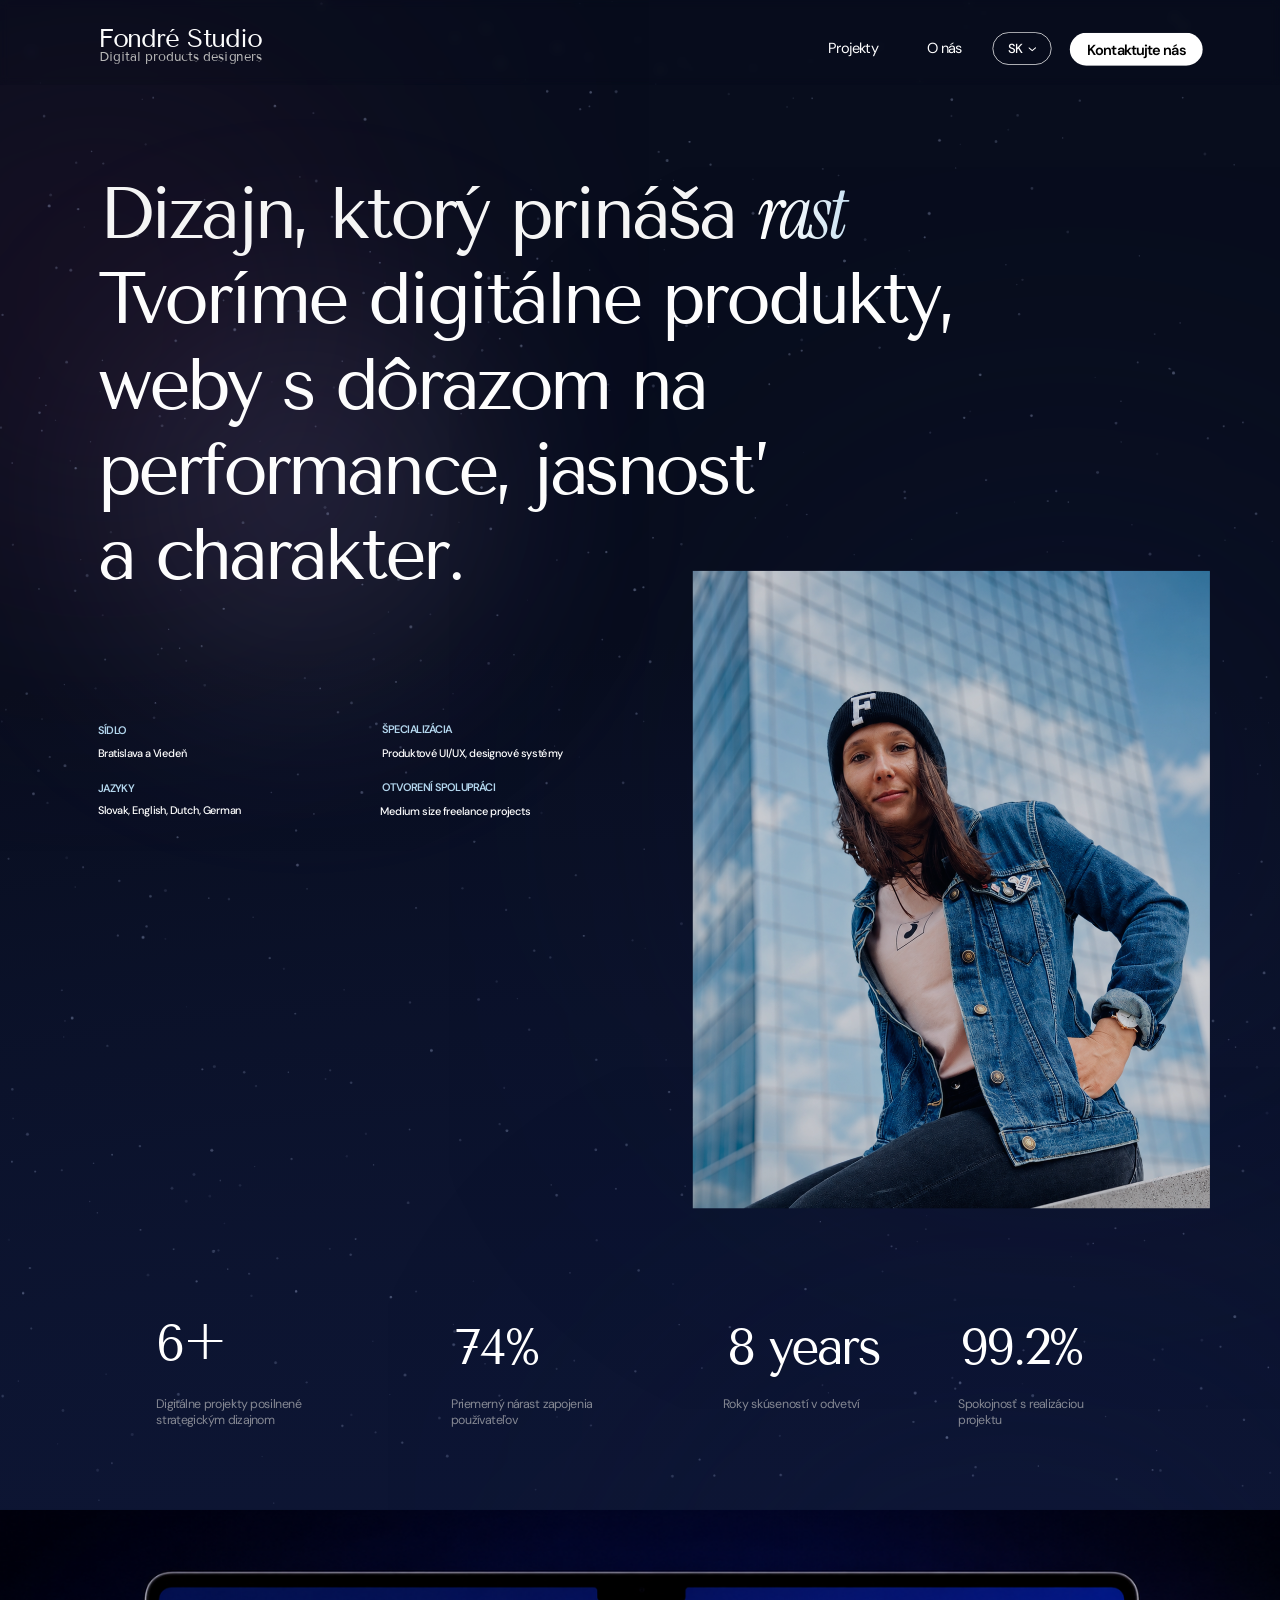
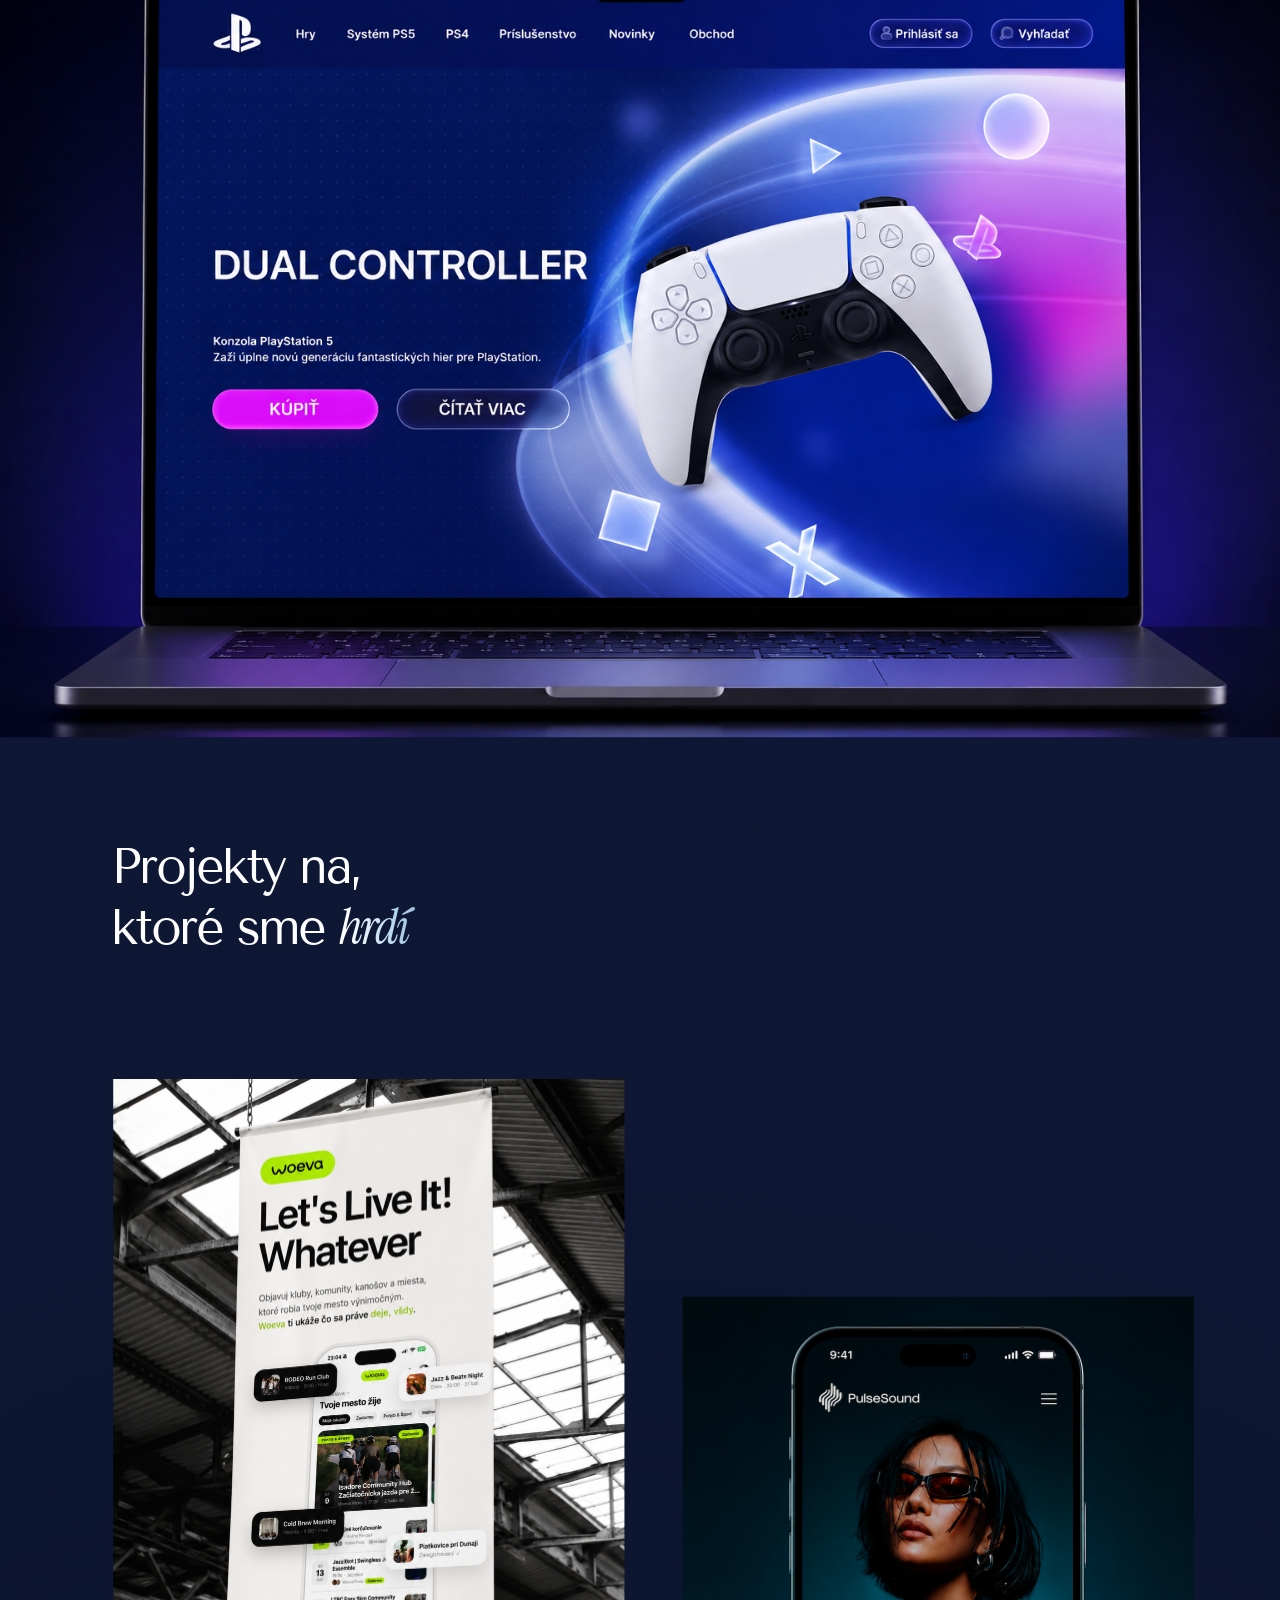
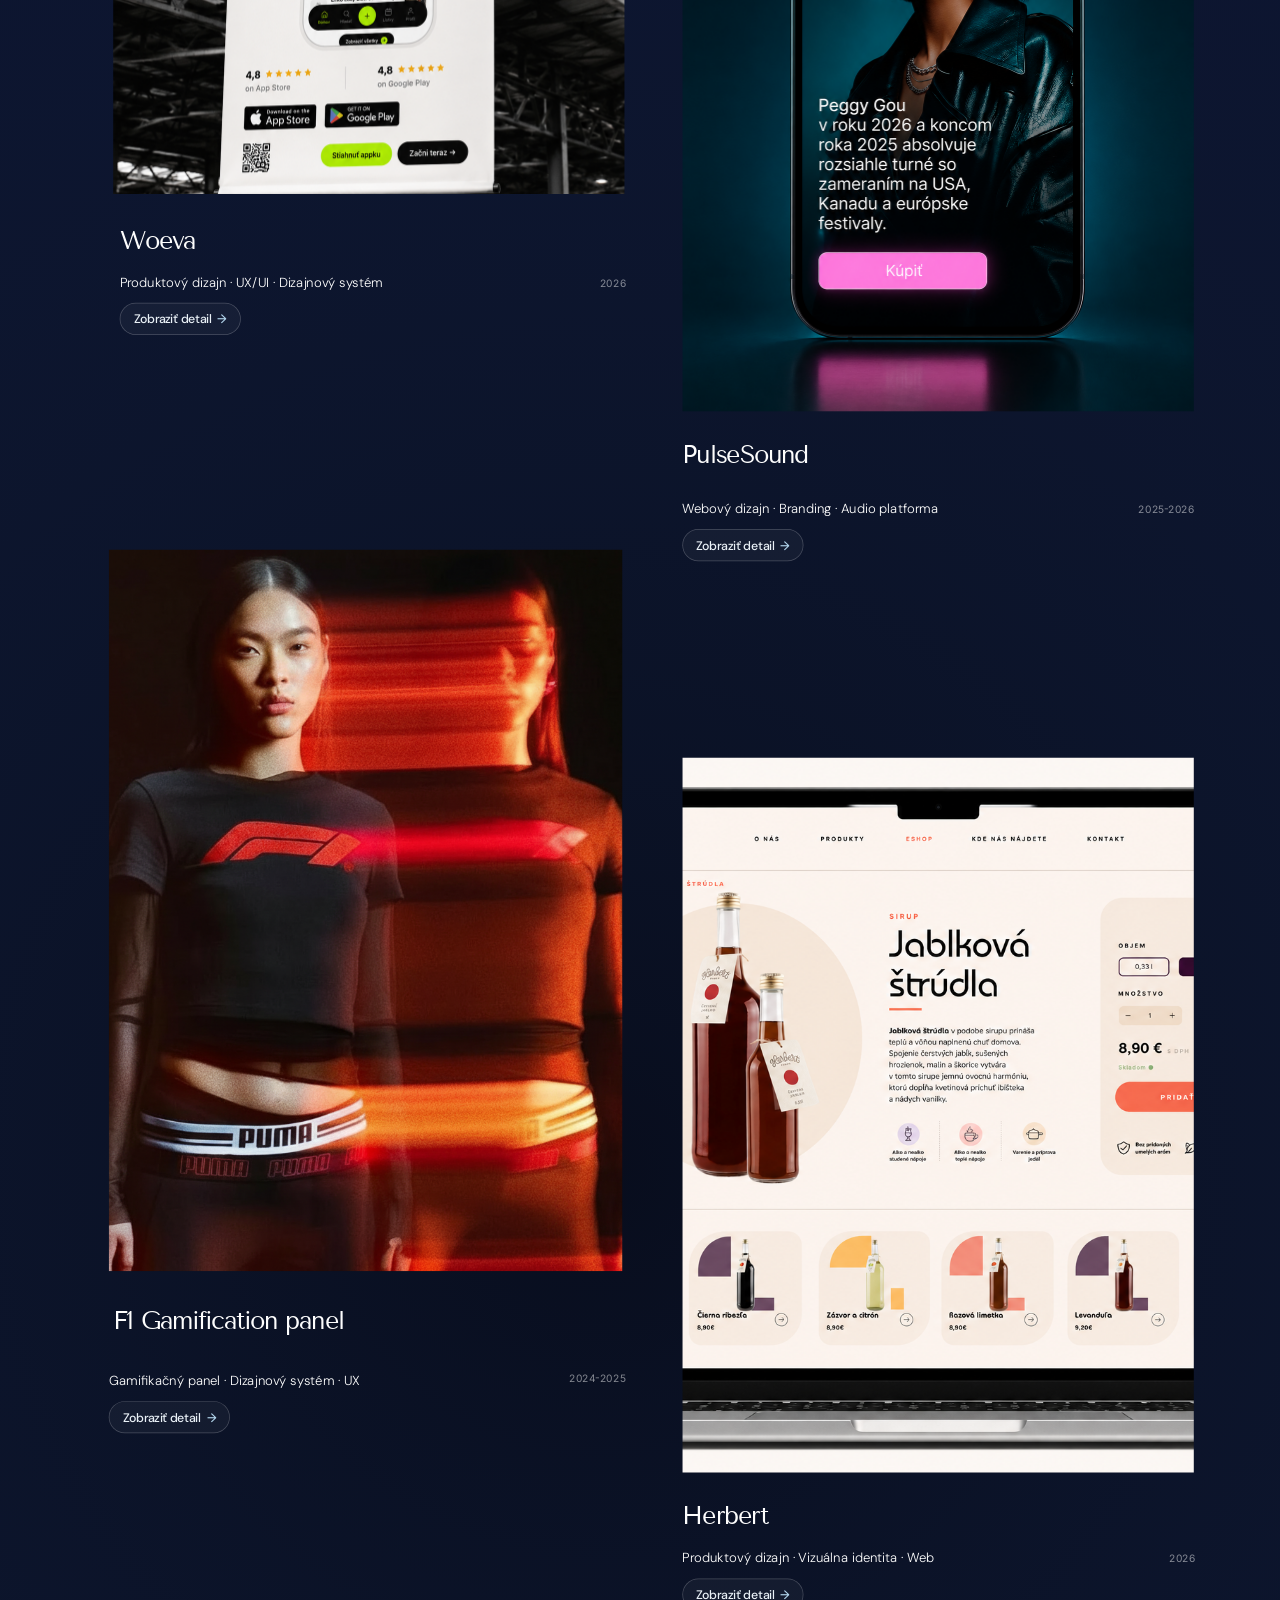
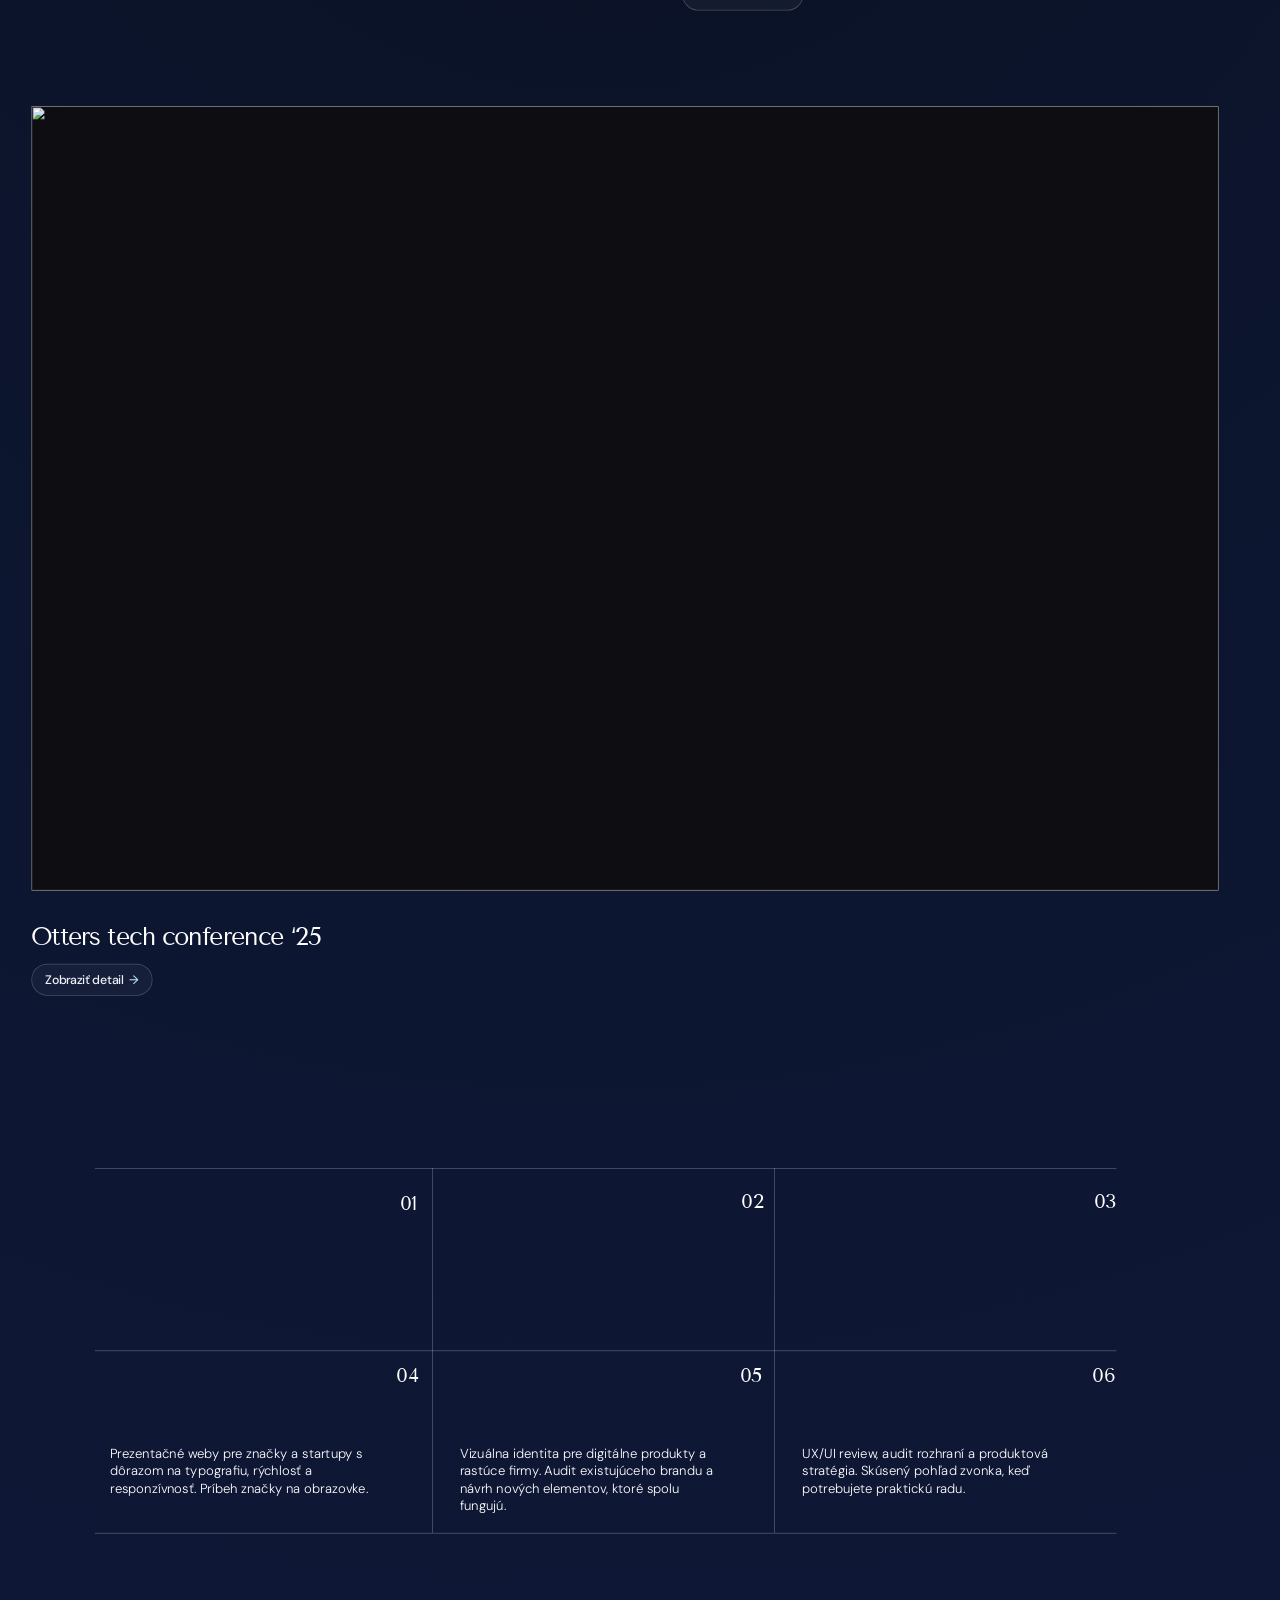
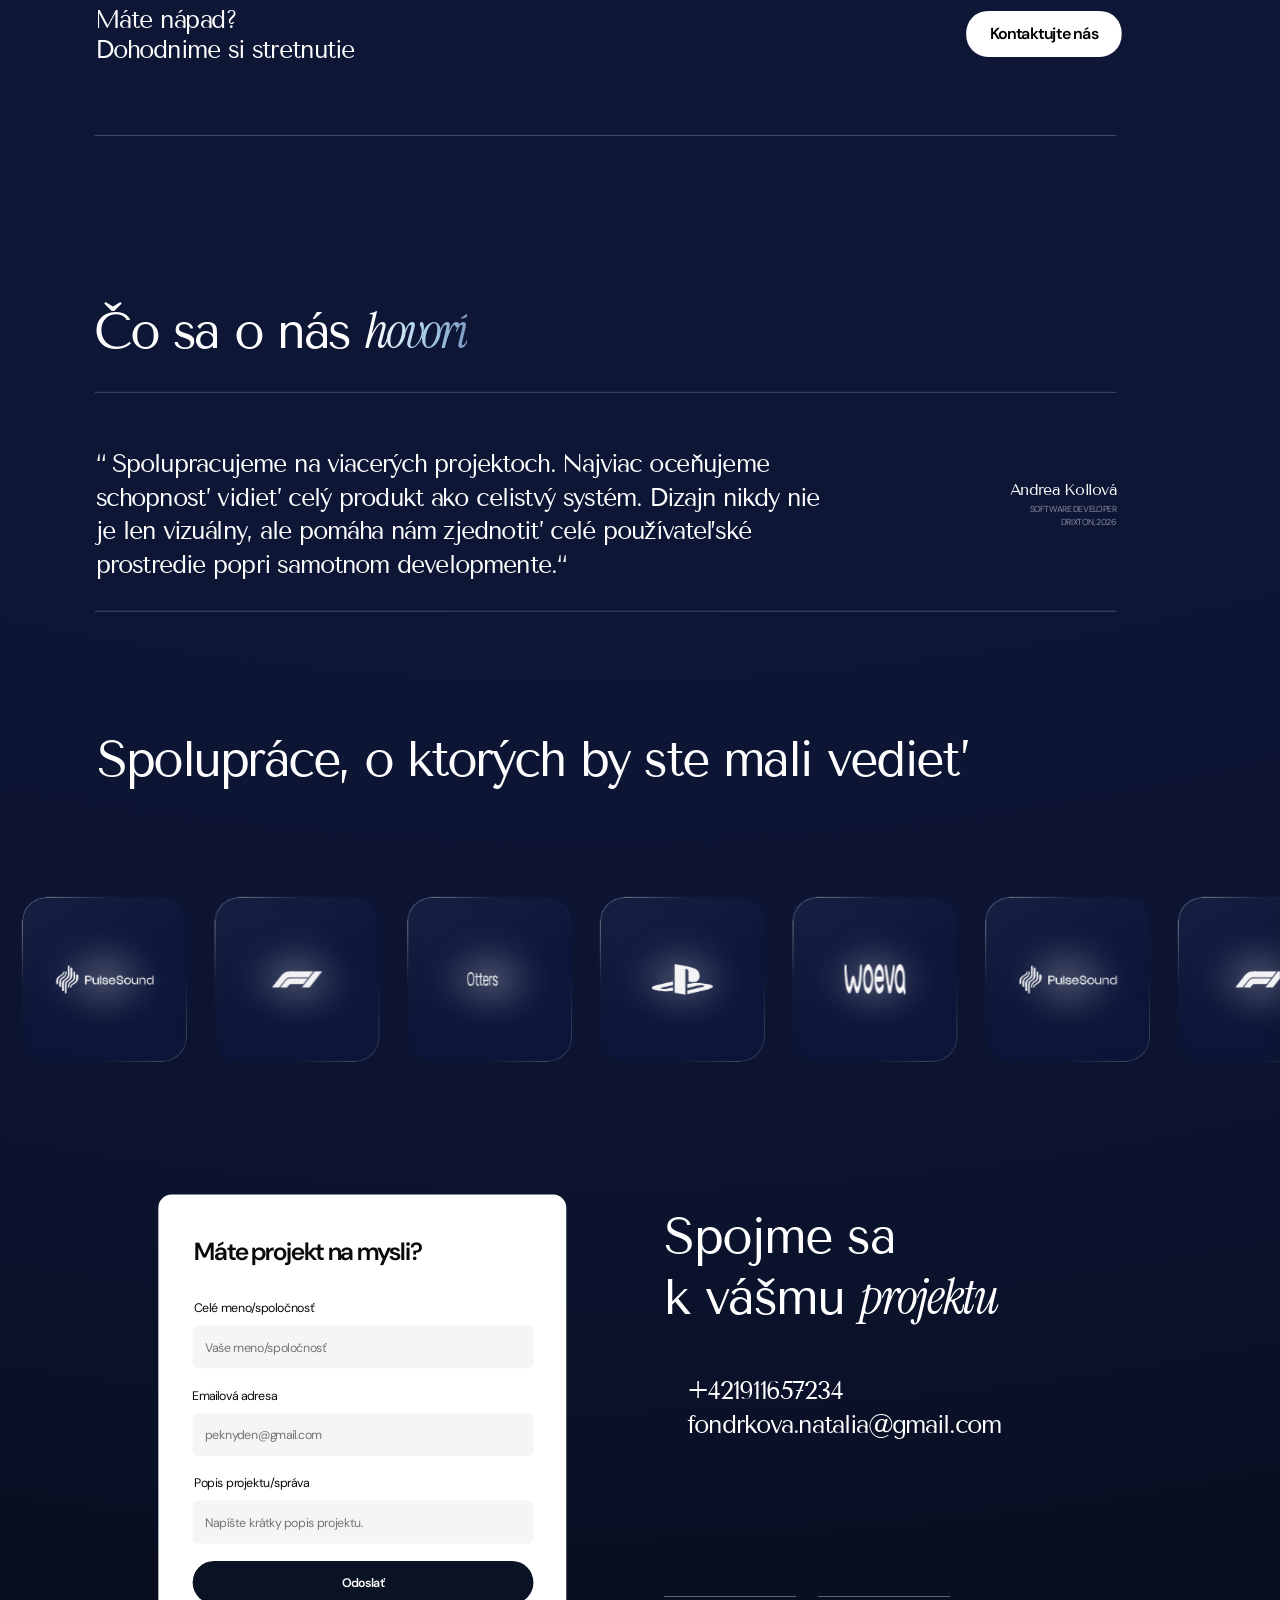
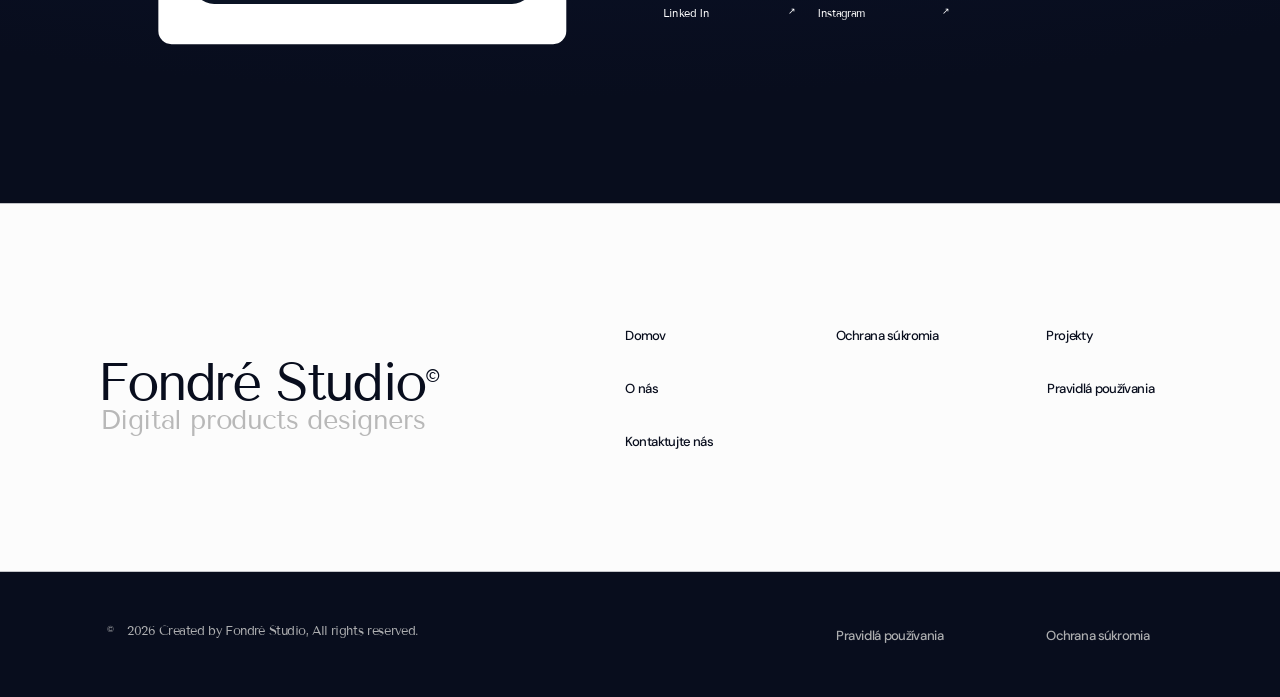
==== index.html @ 27c3ddbf "Project modals: full case-study content + button under title/description - Replace modal copy with t" ====
<!doctype html>
<html lang="sk">
<head>
<meta charset="utf-8" />
<meta name="viewport" content="width=device-width, initial-scale=1" />
<meta name="theme-color" content="#080d1d" />
<title>Fondré Studio - Digital products designers</title>
<link rel="icon" type="image/svg+xml" href="assets/favicon.svg" />
<link rel="preconnect" href="https://fonts.googleapis.com">
<link rel="preconnect" href="https://fonts.gstatic.com" crossorigin>
<link rel="stylesheet" href="styles.css" />
</head>
<body data-page="home">
<div id="frame">
  <div class="stage" data-h="11917">

    <!-- background glow + stars -->
    <img class="bg-particles" src="assets/bg_particles.svg" alt="" style="left:-6401.27px;top:-1240.03px;width:14452px;height:14452px" />
    <!-- interactive hero particles -->
    <canvas id="hero-particles" width="1754" height="2069"></canvas>

    <div id="content" style="position:absolute;left:0;top:0;width:1754px;height:11917px;z-index:2">

      <!-- ===================== HERO ===================== -->
      <div class="abs tenor" style="left:134px;top:227px;width:1400px;font-size:100px;color:#f5f5f5;letter-spacing:-5px;line-height:normal">Dizajn, ktorý prináša <span class="grad" style="font-size:100px;min-width:340px">rast</span></div>
      <div class="abs tenor hero-sub" style="left:134px;top:351px;width:1276px;font-size:100px;color:#fdfdfd;letter-spacing:-5px;line-height:normal">Tvoríme digitálne produkty,<br>weby s dôrazom na performance, jasnosť<br>a charakter.</div>

      <!-- hero photo -->
      <div class="abs hero-photo" style="left:949px;top:782px;width:709px;height:874px;overflow:hidden">
        <img src="assets/hero_foto.png" alt="" style="width:100%;height:100%;object-fit:cover;object-position:60% 50%" />
      </div>
      <div class="abs hero-photo" style="left:948px;top:782px;width:710px;height:874px;background:rgba(9,18,38,0.20)"></div>

      <!-- about facts -->
      <div class="abs dm" style="left:134px;top:990.85px;font-size:15px;font-weight:600;color:#b3d6ed;letter-spacing:-0.75px">SÍDLO</div>
      <div class="abs dm" style="left:134px;top:1021.85px;font-size:15px;font-weight:500;color:#fff;letter-spacing:-0.75px">Bratislava a Viedeň</div>
      <div class="abs dm" style="left:134px;top:1069.85px;font-size:15px;font-weight:600;color:#b3d6ed;letter-spacing:-0.75px">JAZYKY</div>
      <div class="abs dm" style="left:134px;top:1100.85px;font-size:15px;font-weight:500;color:#fff;letter-spacing:-0.75px">Slovak, English, Dutch, German</div>
      <div class="abs dm" style="left:523px;top:989.85px;font-size:15px;font-weight:600;color:#b3d6ed;letter-spacing:-0.75px">ŠPECIALIZÁCIA</div>
      <div class="abs dm" style="left:523px;top:1021.85px;font-size:15px;font-weight:500;color:#fff;letter-spacing:-0.75px">Produktové UI/UX, designové systémy</div>
      <div class="abs dm" style="left:523px;top:1068.85px;font-size:15px;font-weight:600;color:#b3d6ed;letter-spacing:-0.75px">OTVORENÍ SPOLUPRÁCI</div>
      <div class="abs dm" style="left:521px;top:1101.85px;font-size:15px;font-weight:500;color:#fff;letter-spacing:-0.75px">Medium size freelance projects</div>

      <!-- stats -->
      <div class="reveal abs tenor" style="left:214px;top:1801px;font-size:68px;color:#fff;letter-spacing:-3.4px">6+</div>
      <div class="reveal abs dm" style="left:214px;top:1912px;width:205px;font-size:17px;color:#848792;letter-spacing:-0.85px;line-height:normal">Digitálne projekty posilnené strategickým dizajnom</div>
      <div class="reveal abs tenor" style="left:624px;top:1806px;font-size:68px;color:#fff;letter-spacing:-3.4px">74%</div>
      <div class="reveal abs dm" style="left:618px;top:1912px;width:205px;font-size:17px;color:#848792;letter-spacing:-0.85px;line-height:normal">Priemerný nárast zapojenia používateľov</div>
      <div class="reveal abs tenor" style="left:996px;top:1806px;font-size:68px;color:#fff;letter-spacing:-3.4px">8 years</div>
      <div class="reveal abs dm" style="left:991px;top:1912px;width:205px;font-size:17px;color:#848792;letter-spacing:-0.85px;line-height:normal">Roky skúseností v odvetví</div>
      <div class="reveal abs tenor" style="left:1315px;top:1806px;font-size:68px;color:#fff;letter-spacing:-3.4px">99.2%</div>
      <div class="reveal abs dm" style="left:1313px;top:1912px;width:205px;font-size:17px;color:#848792;letter-spacing:-0.85px;line-height:normal">Spokojnosť s realizáciou projektu</div>

      <!-- ===================== SHOWCASE ===================== -->
      <div class="reveal abs proj-media" style="left:-0.76px;top:2069px;width:1754.76px;height:1134.34px">
        <img src="assets/proj_bg_rect7.png" alt="" style="width:100%;height:100%;object-fit:cover" />
      </div>

      <!-- ===================== PROJECTS ===================== -->
      <div class="reveal abs tenor" style="left:152px;top:3339px;width:620px;font-size:68px;color:#fdfdfd;letter-spacing:-3.4px;line-height:normal;white-space:nowrap">Projekty na,<br>ktoré sme <span class="grad" style="font-size:68px;min-width:150px">hrdí</span></div>

      <!-- Woeva -->
      <a href="projekty.html" class="reveal proj-card abs" data-proj="woeva" style="left:155px;top:3671px;width:701px;height:980px">
        <div class="proj-media" style="width:100%;height:100%"><img src="assets/proj_rect19.png" style="width:100%;height:100%;object-fit:cover"></div>
      </a>
      <div class="abs tenor" style="left:164px;top:4694px;font-size:34px;color:#fdfdfd;letter-spacing:-1.7px">Woeva</div>
      <div class="abs dm" data-pdbtn="woeva" style="left:164px;top:4760px;width:692px;font-size:18px;font-weight:300;color:#fdfdfd">Produktový dizajn · UX/UI · Dizajnový systém</div>
      <div class="abs inter" style="left:822px;top:4764px;font-size:14px;color:rgba(255,255,255,.5)">2026</div>

      <!-- PulseSound -->
      <a href="projekty.html" class="reveal proj-card abs" data-proj="pulsesound" style="left:935px;top:3969px;width:701px;height:980px">
        <div class="proj-media" style="width:100%;height:100%"><img src="assets/proj_rect8.png" style="width:100%;height:100%;object-fit:cover"></div>
      </a>
      <div class="abs tenor" style="left:935px;top:4988px;font-size:34px;color:#fdfdfd;letter-spacing:-1.7px">PulseSound</div>
      <div class="abs dm" data-pdbtn="pulsesound" style="left:935px;top:5070px;width:692px;font-size:18px;font-weight:300;color:#fdfdfd">Webový dizajn · Branding · Audio platforma</div>
      <div class="abs inter" style="left:1560px;top:5074px;font-size:14px;color:rgba(255,255,255,.5)">2025-2026</div>

      <!-- F1 -->
      <a href="projekty.html" class="reveal proj-card abs" data-proj="f1" style="left:149px;top:5138px;width:704px;height:989px">
        <div class="proj-media" style="width:100%;height:100%"><img src="assets/proj_woeva2.png" style="width:100%;height:100%;object-fit:cover"></div>
      </a>
      <div class="abs tenor" style="left:155px;top:6174px;font-size:34px;color:#fdfdfd;letter-spacing:-1.7px">F1 Gamification panel</div>
      <div class="abs dm" data-pdbtn="f1" style="left:149px;top:6265px;width:692px;font-size:18px;font-weight:300;color:#fdfdfd">Gamifikačný panel · Dizajnový systém · UX</div>
      <div class="abs inter" style="left:780px;top:6265px;font-size:14px;color:rgba(255,255,255,.5)">2024-2025</div>

      <!-- Herbert -->
      <a href="projekty.html" class="reveal proj-card abs" data-proj="herbert" style="left:935px;top:5423px;width:701px;height:980px">
        <div class="proj-media" style="width:100%;height:100%"><img src="assets/proj_rect9.png" style="width:100%;height:100%;object-fit:cover"></div>
      </a>
      <div class="abs tenor" style="left:935px;top:6442px;font-size:34px;color:#fdfdfd;letter-spacing:-1.7px">Herbert</div>
      <div class="abs dm" data-pdbtn="herbert" style="left:935px;top:6508px;width:692px;font-size:18px;font-weight:300;color:#fdfdfd">Produktový dizajn · Vizuálna identita · Web</div>
      <div class="abs inter" style="left:1602px;top:6512px;font-size:14px;color:rgba(255,255,255,.5)">2026</div>

      <!-- carousel -->
      <div class="carousel reveal" data-proj="otters" style="left:43px;top:6723px;width:1627px;height:1075px;--sw:1627px">
        <div class="track" style="width:6508px">
          <div class="slide" style="width:1627px"><img src="assets/carousel_1.png" alt=""></div>
          <div class="slide" style="width:1627px"><img src="assets/carousel_2.png" alt=""></div>
          <div class="slide" style="width:1627px"><img src="assets/carousel_3.png" alt=""></div>
          <div class="slide" style="width:1627px"><img src="assets/carousel_1.png" alt=""></div>
        </div>
      </div>
      <div class="abs tenor" data-pdbtn="otters" style="left:43px;top:7841px;font-size:34px;color:#fdfdfd;letter-spacing:-1.7px">Otters tech conference ‘25</div>

      <!-- ===================== SERVICES ===================== -->
      <div class="reveal abs tenor" style="left:129px;top:8022px;width:1497px;font-size:68px;color:#fdfdfd;letter-spacing:-3.4px;text-align:center">Čo robíme</div>

      <!-- dividers -->
      <div class="abs" style="left:130px;top:8178px;width:1400px;height:1px;background:rgba(253,253,253,.3)"></div>
      <div class="abs" style="left:130px;top:8428px;width:1400px;height:1px;background:rgba(253,253,253,.3)"></div>
      <div class="abs" style="left:130px;top:8678px;width:1400px;height:1px;background:rgba(253,253,253,.3)"></div>
      <div class="abs" style="left:130px;top:8955px;width:1400px;height:1px;background:rgba(253,253,253,.3)"></div>
      <div class="abs" style="left:592px;top:8178px;width:1px;height:500px;background:rgba(253,253,253,.3)"></div>
      <div class="abs" style="left:1061px;top:8178px;width:1px;height:500px;background:rgba(253,253,253,.3)"></div>

      <!-- row 1 -->
      <div class="reveal abs tenor" style="left:151px;top:8236px;font-size:28px;color:#fdfdfd;letter-spacing:-1.4px">Produktový design</div>
      <div class="abs tenor" style="left:548px;top:8210px;font-size:28px;color:#fdfdfd;letter-spacing:-1.4px">01</div>
      <div class="reveal abs dm" style="left:151px;top:8311px;width:368px;font-size:18px;font-weight:300;color:#fdfdfd;line-height:normal">Kompletný UI/UX dizajn produktov - od wireframov po pixel-perfect rozhrania pripravené na vývoj. Prehľadnosť, efektívnosť a vizuálna kvalita.</div>

      <div class="reveal abs tenor" style="left:630px;top:8236px;font-size:28px;color:#fdfdfd;letter-spacing:-1.4px">Designové systémy</div>
      <div class="abs tenor" style="left:1016px;top:8207px;font-size:28px;color:#fdfdfd;letter-spacing:-1.4px">02</div>
      <div class="reveal abs dm" style="left:634px;top:8311px;width:368px;font-size:18px;font-weight:300;color:#fdfdfd;line-height:normal">Zdieľané knižnice, komponenty a tokeny vo Figme. Staviame systémy, ktoré urýchlia dodávanie a udržia konzistentnosť naprieč produktom.</div>

      <div class="reveal abs tenor" style="left:1099px;top:8236px;width:340px;font-size:28px;color:#fdfdfd;letter-spacing:-1.4px;line-height:normal">Vizuálny smer rozhraní</div>
      <div class="abs tenor" style="left:1499px;top:8207px;font-size:28px;color:#fdfdfd;letter-spacing:-1.4px">03</div>
      <div class="reveal abs dm" style="left:1099px;top:8311px;width:368px;font-size:18px;font-weight:300;color:#fdfdfd;line-height:normal">Vizuálny štýl pre digitálne rozhrania - od typografie cez paletu až po ikonografiu. Koherentný jazyk, ktorý posilní rozpoznateľnosť.</div>

      <!-- row 2 -->
      <div class="reveal abs tenor" style="left:151px;top:8474px;font-size:28px;color:#fdfdfd;letter-spacing:-1.4px">Webový design</div>
      <div class="abs tenor" style="left:543px;top:8445px;font-size:28px;color:#fdfdfd;letter-spacing:-1.4px">04</div>
      <div class="reveal abs dm" style="left:151px;top:8557px;width:368px;font-size:18px;font-weight:300;color:#fdfdfd;line-height:normal">Prezentačné weby pre značky a startupy s dôrazom na typografiu, rýchlosť a responzívnosť. Príbeh značky na obrazovke.</div>

      <div class="reveal abs tenor" style="left:630px;top:8474px;width:390px;font-size:28px;color:#fdfdfd;letter-spacing:-1.4px;line-height:normal">Vizuálna identita pre digitálne produkty</div>
      <div class="abs tenor" style="left:1014px;top:8445px;font-size:28px;color:#fdfdfd;letter-spacing:-1.4px">05</div>
      <div class="reveal abs dm" style="left:630px;top:8557px;width:368px;font-size:18px;font-weight:300;color:#fdfdfd;line-height:normal">Vizuálna identita pre digitálne produkty a rastúce firmy. Audit existujúceho brandu a návrh nových elementov, ktoré spolu fungujú.</div>

      <div class="reveal abs tenor" style="left:1099px;top:8474px;font-size:28px;color:#fdfdfd;letter-spacing:-1.4px">Konzultácie a audity</div>
      <div class="abs tenor" style="left:1497px;top:8445px;font-size:28px;color:#fdfdfd;letter-spacing:-1.4px">06</div>
      <div class="reveal abs dm" style="left:1099px;top:8557px;width:368px;font-size:18px;font-weight:300;color:#fdfdfd;line-height:normal">UX/UI review, audit rozhraní a produktová stratégia. Skúsený pohľad zvonka, keď potrebujete praktickú radu.</div>

      <!-- ===================== CTA ===================== -->
      <div class="abs tenor" style="left:130px;top:8777px;width:725px;font-size:34px;color:#fdfdfd;letter-spacing:-1.7px;line-height:normal">Máte nápad?<br>Dohodnime si stretnutie</div>
      <a href="#kontakt" class="abs dm cta-pill cta-pill-lg" style="left:1324px;top:8785px;height:63px">Kontaktujte nás</a>

      <!-- ===================== TESTIMONIALS ===================== -->
      <div class="abs" style="left:130px;top:9307px;width:1400px;height:1px;background:rgba(253,253,253,.3)"></div>
      <div class="abs" style="left:130px;top:9607px;width:1400px;height:1px;background:rgba(253,253,253,.3)"></div>
      <div class="reveal abs tenor" style="left:129px;top:9180px;width:1100px;font-size:68px;color:#fdfdfd;letter-spacing:-3.4px;line-height:normal">Čo sa o nás <span class="grad" style="font-size:68px">hovorí</span></div>
      <div class="reveal abs tenor" style="left:131px;top:9383px;width:1020px;font-size:34px;color:#fdfdfd;letter-spacing:-1.7px;line-height:1.35">“ Spolupracujeme na viacerých projektoch. Najviac oceňujeme schopnosť vidieť celý produkt ako celistvý systém. Dizajn nikdy nie je len vizuálny, ale pomáha nám zjednotiť celé používateľské prostredie popri samotnom developmente.“</div>
      <div class="abs tenor" style="left:1210px;top:9427px;width:320px;text-align:right;font-size:22px;color:#fdfdfd;letter-spacing:-1.1px">Andrea Kollová</div>
      <div class="abs dm" style="left:1210px;top:9460px;width:320px;text-align:right;font-size:12px;color:rgba(253,253,253,.5);letter-spacing:-0.6px">SOFTWARE DEVELOPER</div>
      <div class="abs dm" style="left:1210px;top:9478px;width:320px;text-align:right;font-size:12px;color:rgba(253,253,253,.5);letter-spacing:-0.6px">DRIXTON, 2026</div>

      <!-- ===================== PARTNERS ===================== -->
      <div class="reveal abs tenor" style="left:126px;top:9770px;width:1208px;font-size:68px;color:#fdfdfd;letter-spacing:-3.4px;text-align:center;line-height:normal">Spolupráce, o ktorých by ste mali vedieť</div>

      <div class="marquee" style="left:0;top:9958px;width:1754px;height:308px">
        <div class="row">
          <div class="marquee-card"><img src="assets/marquee_pulsesound.png" alt="PulseSound"></div>
          <div class="marquee-card"><img src="assets/f1_logo.svg" alt="F1"></div>
          <div class="marquee-card"><img src="assets/otters_logo.svg" alt="Otters"></div>
          <div class="marquee-card"><img src="assets/vector_logo.svg" alt="PlayStation"></div>
          <div class="marquee-card"><img src="assets/frame3751.svg" alt="Woeva"></div>
          <!-- duplicate for seamless loop -->
          <div class="marquee-card"><img src="assets/marquee_pulsesound.png" alt=""></div>
          <div class="marquee-card"><img src="assets/f1_logo.svg" alt=""></div>
          <div class="marquee-card"><img src="assets/otters_logo.svg" alt=""></div>
          <div class="marquee-card"><img src="assets/vector_logo.svg" alt=""></div>
          <div class="marquee-card"><img src="assets/frame3751.svg" alt=""></div>
        </div>
      </div>

      <!-- navbar + shared contact/footer injected -->
      <div id="navbar"></div>
      <div id="contactfooter"></div>

    </div><!-- /content -->
  </div><!-- /stage -->
</div><!-- /frame -->

<!-- ==================== MOBILE ==================== -->
<div id="mobile">
  <img class="m-bg-particles" src="assets/bg_particles.svg" alt="" />
  <canvas id="m-hero-particles"></canvas>
  <div class="m-wrap">
    <section class="m-hero m-sec">
      <h1 class="m-h1">Dizajn, ktorý prináša <span class="m-grad">rast</span></h1>
      <p class="m-lead">Tvoríme digitálne produkty, weby s dôrazom na performance, jasnosť a charakter.</p>
      <img class="m-hero-photo" src="assets/hero_foto.png" alt="" style="object-position:60% 50%">
      <div class="m-stats">
        <div class="m-stat"><div class="num">6+</div><div class="lbl">Digitálne projekty posilnené strategickým dizajnom</div></div>
        <div class="m-stat"><div class="num">74%</div><div class="lbl">Priemerný nárast zapojenia používateľov</div></div>
        <div class="m-stat"><div class="num">8 years</div><div class="lbl">Roky skúseností v odvetví</div></div>
        <div class="m-stat"><div class="num">99.2%</div><div class="lbl">Spokojnosť s realizáciou projektu</div></div>
      </div>
      <div class="m-facts">
        <div><div class="k">SÍDLO</div><div class="v">Bratislava a Viedeň</div></div>
        <div><div class="k">ŠPECIALIZÁCIA</div><div class="v">Produktové UI/UX, designové systémy</div></div>
        <div><div class="k">JAZYKY</div><div class="v">Slovak, English, Dutch, German</div></div>
        <div><div class="k">OTVORENÍ SPOLUPRÁCI</div><div class="v">Medium size freelance projects</div></div>
      </div>
    </section>

    <section class="m-sec" style="padding-top:0">
      <div class="m-proj"><div class="media" style="aspect-ratio:1754/1134"><img src="assets/proj_bg_rect7.png" alt=""></div></div>
    </section>

    <section class="m-sec" style="padding-top:0">
      <h2 class="m-h2">Projekty na, ktoré sme <span class="m-grad">hrdí</span></h2>
      <a class="m-proj" href="projekty.html" data-proj="woeva"><div class="media"><img src="assets/proj_rect19.png" alt=""></div>
        <div class="row"><span class="ttl">Woeva</span><span class="yr">2026</span></div><div class="sub">Produktový dizajn · UX/UI · Dizajnový systém</div></a>
      <a class="m-proj tall" href="projekty.html" data-proj="pulsesound"><div class="media"><img src="assets/proj_rect8.png" alt=""></div>
        <div class="row"><span class="ttl">PulseSound</span><span class="yr">2025-2026</span></div><div class="sub">Webový dizajn · Branding · Audio platforma</div></a>
      <a class="m-proj tall" href="projekty.html" data-proj="f1"><div class="media"><img src="assets/proj_woeva2.png" alt=""></div>
        <div class="row"><span class="ttl">F1 Gamification panel</span><span class="yr">2024-2025</span></div><div class="sub">Gamifikačný panel · Dizajnový systém · UX</div></a>
      <a class="m-proj" href="projekty.html" data-proj="herbert"><div class="media"><img src="assets/proj_rect9.png" alt=""></div>
        <div class="row"><span class="ttl">Herbert</span><span class="yr">2026</span></div><div class="sub">Produktový dizajn · Vizuálna identita · Web</div></a>
      <div class="m-slider">
        <div class="m-slide"><img src="assets/carousel_1.png" alt=""></div>
        <div class="m-slide"><img src="assets/carousel_2.png" alt=""></div>
        <div class="m-slide"><img src="assets/carousel_3.png" alt=""></div>
      </div>
      <div class="m-proj" data-proj="otters" style="margin-top:14px"><div class="row"><span class="ttl">Otters tech conference ‘25</span></div></div>
    </section>

    <section class="m-sec" style="padding-top:0">
      <h2 class="m-h2" style="text-align:center">Čo robíme</h2>
      <div style="margin-top:20px">
        <div class="m-serv"><div class="no">01</div><h4>Produktový design</h4><p>Kompletný UI/UX dizajn produktov - od wireframov po pixel-perfect rozhrania pripravené na vývoj. Prehľadnosť, efektívnosť a vizuálna kvalita.</p></div>
        <div class="m-serv"><div class="no">02</div><h4>Designové systémy</h4><p>Zdieľané knižnice, komponenty a tokeny vo Figme. Staviame systémy, ktoré urýchlia dodávanie a udržia konzistentnosť naprieč produktom.</p></div>
        <div class="m-serv"><div class="no">03</div><h4>Vizuálny smer rozhraní</h4><p>Vizuálny štýl pre digitálne rozhrania - od typografie cez paletu až po ikonografiu. Koherentný jazyk, ktorý posilní rozpoznateľnosť.</p></div>
        <div class="m-serv"><div class="no">04</div><h4>Webový design</h4><p>Prezentačné weby pre značky a startupy s dôrazom na typografiu, rýchlosť a responzívnosť. Príbeh značky na obrazovke.</p></div>
        <div class="m-serv"><div class="no">05</div><h4>Vizuálna identita</h4><p>Vizuálna identita pre digitálne produkty a rastúce firmy. Audit existujúceho brandu a návrh nových elementov, ktoré spolu fungujú.</p></div>
        <div class="m-serv"><div class="no">06</div><h4>Konzultácie a audity</h4><p>UX/UI review, audit rozhraní a produktová stratégia. Skúsený pohľad zvonka, keď potrebujete praktickú radu.</p></div>
      </div>
    </section>

    <section class="m-sec" style="padding-top:0">
      <h2 class="m-h2">Máte nápad? Dohodnime si stretnutie</h2>
      <a class="m-cta" href="#mkontakt">Kontaktujte nás</a>
    </section>

    <section class="m-sec" style="padding-top:0">
      <h2 class="m-h2">Čo sa o nás <span class="m-grad">hovorí</span></h2>
      <div class="m-quote">“ Spolupracujeme na viacerých projektoch. Najviac oceňujeme schopnosť vidieť celý produkt ako celistvý systém. Dizajn nikdy nie je len vizuálny, ale pomáha nám zjednotiť celé používateľské prostredie popri samotnom developmente.“</div>
      <div class="m-author">Andrea Kollová</div>
      <div class="m-role">SOFTWARE DEVELOPER · DRIXTON, 2026</div>
    </section>

    <section class="m-sec" style="padding-top:0">
      <h2 class="m-h2">Spolupráce, o ktorých by ste mali vedieť</h2>
      <div class="m-marquee"><div class="row">
        <div class="m-mcard"><img src="assets/marquee_pulsesound.png" alt=""></div>
        <div class="m-mcard"><img src="assets/f1_logo.svg" alt=""></div>
        <div class="m-mcard"><img src="assets/otters_logo.svg" alt=""></div>
        <div class="m-mcard"><img src="assets/vector_logo.svg" alt=""></div>
        <div class="m-mcard"><img src="assets/frame3751.svg" alt=""></div>
        <div class="m-mcard"><img src="assets/marquee_pulsesound.png" alt=""></div>
        <div class="m-mcard"><img src="assets/f1_logo.svg" alt=""></div>
        <div class="m-mcard"><img src="assets/otters_logo.svg" alt=""></div>
        <div class="m-mcard"><img src="assets/vector_logo.svg" alt=""></div>
        <div class="m-mcard"><img src="assets/frame3751.svg" alt=""></div>
      </div></div>
    </section>

    <div id="mfooter"></div>
  </div>
</div>

<script src="app.js"></script>
<script src="i18n.js"></script>
<script src="project-modals.js"></script>
</body>
</html>
---- styles.css ----
/* ============ Fondré Studio - pixel-perfect rebuild of Figma design ============ */
@import url('https://fonts.googleapis.com/css2?family=Tenor+Sans&family=Instrument+Serif:ital@0;1&family=DM+Sans:opsz,wght@9..40,300;9..40,400;9..40,500;9..40,600;9..40,700&family=Inter:wght@400;500&display=swap');

*{margin:0;padding:0;box-sizing:border-box}
html,body{background:#080d1d;color:#fff;overflow-x:hidden}
body{-webkit-font-smoothing:antialiased;text-rendering:optimizeLegibility}
a{color:inherit;text-decoration:none}
img{display:block}

/* ---- scale-to-fit viewport wrapper ---- */
#frame{position:relative;width:100%;overflow:hidden}
.stage{position:absolute;top:0;left:0;width:1754px;transform-origin:top left;background:#080d1d}

/* ---- typography helpers ---- */
.tenor{font-family:'Tenor Sans',serif;font-weight:400}
.dm{font-family:'DM Sans',sans-serif}
.inter{font-family:'Inter',sans-serif}
.iserif{font-family:'Instrument Serif',serif;font-style:italic}
.abs{position:absolute}
.nowrap{white-space:nowrap}
.pre{white-space:pre-wrap}
/* underlined gradient words */
.grad{
  display:inline-block;vertical-align:baseline;
  background:linear-gradient(90deg,#fdfdfd 7.13%,#b3d6ed 50.87%,#7f9dc4 98.67%);
  -webkit-background-clip:text;background-clip:text;color:transparent;
  font-family:'Instrument Serif',serif;font-style:italic;
  text-decoration:underline;text-decoration-thickness:from-font;text-underline-offset:2px;
}

/* ---- background particle svg layer ---- */
.bg-particles{position:absolute;pointer-events:none;z-index:0}

/* ---- interactive hero particle canvas ---- */
#hero-particles{position:absolute;left:0;top:0;z-index:1;pointer-events:none}

/* keep hero content above particles */
.hero-layer{z-index:2}

/* ---- navbar ---- */
/* 01 - Navbar (sticky, scaled to match the stage) */
#topnav{position:fixed;left:0;top:0;width:1754px;height:116px;transform-origin:top left;z-index:1000}
.nav-bar{position:absolute;left:0;top:0;width:1754px;height:116px;z-index:1;
  background:rgba(7,12,28,0.20);backdrop-filter:blur(6px);-webkit-backdrop-filter:blur(6px);
  transition:background .3s ease, backdrop-filter .3s ease, box-shadow .3s ease}
#topnav.scrolled .nav-bar{background:rgba(7,12,28,0.72);backdrop-filter:blur(14px) saturate(140%);-webkit-backdrop-filter:blur(14px) saturate(140%);
  box-shadow:0 8px 30px rgba(0,0,0,.35)}
.nav-cta{transition:transform .25s ease, box-shadow .25s ease}
.nav-cta:hover{transform:translateY(-1px);box-shadow:0 8px 24px rgba(255,255,255,.18)}
.nav-link{transition:opacity .2s ease}
.nav-link:hover{opacity:.65}
.nav-link.active{text-decoration:underline;text-underline-position:from-font}

/* language dropdown */
.lang{width:81px;height:45px}
.lang-btn{display:flex;align-items:center;justify-content:center;gap:7px;width:81px;height:45px;border:1px solid #fff;border-radius:30px;background:transparent;color:#fff;font-size:18px;font-weight:500;letter-spacing:-0.9px;cursor:pointer;transition:background .2s ease}
.lang-btn:hover{background:rgba(255,255,255,.10)}
.lang-arw{transition:transform .28s ease;margin-top:1px}
.lang.open .lang-arw{transform:rotate(180deg)}
.lang-menu{position:absolute;top:53px;right:0;min-width:196px;padding:8px;border-radius:16px;
  background:rgba(9,14,28,.82);backdrop-filter:blur(20px) saturate(160%);-webkit-backdrop-filter:blur(20px) saturate(160%);
  border:1px solid rgba(255,255,255,.13);box-shadow:0 18px 44px rgba(0,0,0,.45);
  opacity:0;transform:translateY(-8px);pointer-events:none;transition:opacity .22s ease,transform .22s ease}
.lang.open .lang-menu{opacity:1;transform:none;pointer-events:auto}
.lang-menu button{display:flex;align-items:center;justify-content:space-between;width:100%;padding:11px 14px;border:none;background:transparent;
  color:#fff;font-family:'DM Sans',sans-serif;font-size:16px;letter-spacing:-.3px;border-radius:10px;cursor:pointer;transition:background .16s ease}
.lang-menu button:hover{background:rgba(255,255,255,.09)}
.lang-menu button.on{background:rgba(179,214,237,.13)}
.lang-menu button b{font-weight:600;color:#b3d6ed;font-size:13px}

/* ---- generic hover niceties ---- */
.btn-white{transition:transform .25s ease, box-shadow .25s ease}
.btn-white:hover{transform:translateY(-2px);box-shadow:0 12px 30px rgba(255,255,255,.20)}

/* DE/NL hero subheading is longer (kept at full 100px size, like the headline)
   - move the hero photo down so the taller heading clears it */
html[data-lang="DE"] .hero-photo,
html[data-lang="NL"] .hero-photo{top:884px !important}

/* contact pill that hugs the translated word (no fixed width) */
.cta-pill{display:inline-flex;align-items:center;justify-content:center;padding:0 24px;background:#fff;
  border-radius:30px;color:#000;font-family:'DM Sans',sans-serif;font-weight:600;font-size:20px;
  letter-spacing:-1px;white-space:nowrap;text-decoration:none;transition:transform .25s ease,box-shadow .25s ease}
.cta-pill:hover{transform:translateY(-2px);box-shadow:0 12px 30px rgba(255,255,255,.20)}
.cta-pill-lg{padding:0 32px;font-size:22px;letter-spacing:-1.1px}
.proj-media{overflow:hidden}
.proj-media img{transition:transform .9s cubic-bezier(.22,1,.36,1)}
.proj-card:hover .proj-media img{transform:scale(1.045)}
/* smooth reflow when filtering projekty */
.reflow{transition:left .6s cubic-bezier(.22,1,.36,1),top .6s cubic-bezier(.22,1,.36,1),width .6s cubic-bezier(.22,1,.36,1),height .6s cubic-bezier(.22,1,.36,1),opacity .35s ease}
.field{transition:box-shadow .2s ease, background .2s ease}
.field:focus{outline:none;background:#fff;box-shadow:0 0 0 2px #0a1324 inset}
.field-err{box-shadow:0 0 0 1.5px #d0574f inset !important}
.field-err:focus{box-shadow:0 0 0 2px #d0574f inset !important}
.form-status{min-height:16px;color:#8a8f99}
.form-status.err{color:#c0473f}
.form-status.ok{color:#1f8a5b}
.btn-submit:disabled{opacity:.7;cursor:default}
.chip{transition:transform .2s ease, background .2s ease, color .2s ease}
.chip:hover{transform:translateY(-2px)}
.foot-link{transition:opacity .2s ease}
.foot-link:hover{opacity:.6}
.social:hover{opacity:.7}

/* ---- reveal on scroll ---- */
.reveal{opacity:0;transform:translateY(26px);transition:opacity .9s cubic-bezier(.22,1,.36,1),transform .9s cubic-bezier(.22,1,.36,1)}
.reveal.in{opacity:1;transform:none}

/* ================= CAROUSEL ================= */
.carousel{overflow:hidden;position:absolute;background:#0d0d12}
.carousel .track{position:absolute;left:0;top:0;height:100%;display:flex;animation:slideTrack 15s infinite}
.carousel .slide{height:100%;flex:0 0 auto}
.carousel .slide img{width:100%;height:100%;object-fit:cover}
/* 4 slides (last = copy of 1st) -> smooth holds + slides, seamless invisible reset */
@keyframes slideTrack{
  0%   {transform:translateX(0)}
  20%  {transform:translateX(0);animation-timing-function:cubic-bezier(.76,0,.24,1)}
  26.66%{transform:translateX(calc(var(--sw) * -1))}
  46.66%{transform:translateX(calc(var(--sw) * -1));animation-timing-function:cubic-bezier(.76,0,.24,1)}
  53.33%{transform:translateX(calc(var(--sw) * -2))}
  73.33%{transform:translateX(calc(var(--sw) * -2));animation-timing-function:cubic-bezier(.76,0,.24,1)}
  80%  {transform:translateX(calc(var(--sw) * -3))}
  100% {transform:translateX(calc(var(--sw) * -3))}
}

/* ================= MARQUEE ================= */
.marquee{position:absolute;overflow:hidden;display:flex;align-items:center}
/* one group = 5 cards*226 + 5 gaps*38 = 1320px -> seamless loop */
.marquee .row{display:flex;gap:38px;width:max-content;align-items:center;height:226px;padding-left:30px;--shift:1320px;animation:marqueeMove 26s linear infinite;will-change:transform;backface-visibility:hidden}
.marquee:hover .row{animation-play-state:paused}
/* glassmorphism card: soft white glow behind frosted glass, edge highlight on TL+BR corners */
.marquee-card{position:relative;width:226px;height:226px;border-radius:34px;flex:0 0 auto;
  background:linear-gradient(150deg,rgba(255,255,255,.05),rgba(255,255,255,.012) 55%);
  backdrop-filter:blur(9px) saturate(125%);-webkit-backdrop-filter:blur(9px) saturate(125%);
  display:flex;align-items:center;justify-content:center;overflow:hidden}
/* soft white light diffused behind the logo (the "something white" behind the glass) */
.marquee-card::after{content:"";position:absolute;left:50%;top:50%;width:170px;height:130px;
  transform:translate(-50%,-50%);border-radius:50%;pointer-events:none;z-index:0;
  background:radial-gradient(ellipse at center,rgba(255,255,255,.28),rgba(255,255,255,.06) 45%,rgba(255,255,255,0) 72%);
  filter:blur(16px)}
/* specular edge highlight only at top-left + bottom-right corners */
.marquee-card::before{content:"";position:absolute;inset:0;border-radius:inherit;padding:1px;pointer-events:none;z-index:2;
  background:linear-gradient(135deg,rgba(255,255,255,.6) 0%,rgba(255,255,255,0) 27%,rgba(255,255,255,0) 73%,rgba(255,255,255,.42) 100%);
  -webkit-mask:linear-gradient(#000 0 0) content-box,linear-gradient(#000 0 0);-webkit-mask-composite:xor;
  mask:linear-gradient(#000 0 0) content-box,linear-gradient(#000 0 0);mask-composite:exclude}
/* logos sit above the glow, normalized to the same optical height */
.marquee-card img{position:relative;z-index:1;width:auto;height:42px;max-width:158px;object-fit:contain;object-position:center;opacity:.95;transform:translateZ(0);backface-visibility:hidden;image-rendering:auto}
@keyframes marqueeMove{from{transform:translateX(0)}to{transform:translateX(calc(var(--shift,1320px) * -1))}}

/* legal pages (Ochrana súkromia / Pravidlá používania) */
.legal-body h2{font-family:'Tenor Sans',serif;font-size:30px;color:#fff;letter-spacing:-1.2px;margin:40px 0 14px;line-height:1.15}
.legal-body h2:first-child{margin-top:0}
.legal-body p{font-family:'DM Sans',sans-serif;font-weight:300;font-size:18px;color:#d9dada;line-height:1.62;margin-bottom:12px;letter-spacing:-0.2px}
.legal-body a.inline{color:#b3d6ed;text-decoration:underline}
.legal-body ul{margin:0 0 14px 22px}
.legal-body li{font-family:'DM Sans',sans-serif;font-weight:300;font-size:18px;color:#d9dada;line-height:1.62;margin-bottom:7px;letter-spacing:-0.2px}

/* skill / tool tags */
.tag{display:inline-flex;align-items:center;padding:8px 16px;border:1px solid rgba(255,255,255,.2);border-radius:20px;font-family:'DM Sans',sans-serif;font-size:16px;color:#fff;white-space:nowrap;transition:background .2s ease,border-color .2s ease}
.tag:hover{background:rgba(255,255,255,.08);border-color:rgba(255,255,255,.4)}

/* contact/footer injected container */
#contactfooter,#navbar{position:absolute;left:0;top:0;width:1754px}

/* ============================================================
   MOBILE VERSION (< 820px) - single-column responsive layout
   ============================================================ */
#mobile{display:none}
#mnav,#mnav-overlay{display:none}

@media (max-width:819px){
  #frame,#topnav{display:none!important}
  #mobile{display:block;position:relative;overflow:hidden;background:#080d1d}
  body{overflow-x:hidden;background:#080d1d}

  /* identical desktop background: same bg_particles.svg, same crop scaled to viewport width
     (desktop stage is 1754px wide → 100/1754 = 0.05701vw per stage-px) */
  .m-bg-particles{position:absolute;z-index:0;pointer-events:none;max-width:none;
    width:823.94vw;height:823.94vw;left:-364.95vw;top:-70.70vw}
  /* interactive hero particles (same as desktop) */
  #m-hero-particles{position:absolute;top:0;left:0;width:100%;height:900px;z-index:0;pointer-events:none}

  .m-wrap{position:relative;z-index:1;max-width:560px;margin:0 auto;padding:0 22px}
  .m-sec{padding:0;margin-top:91px}
  .m-hero.m-sec{margin-top:0}
  .m-eyebrow{font-family:'DM Sans',sans-serif;font-weight:600;font-size:12px;letter-spacing:1px;color:#b3d6ed;text-transform:uppercase;margin-bottom:18px}
  .m-h1{font-family:'Tenor Sans',serif;font-size:clamp(30px,9vw,44px);color:#f5f5f5;letter-spacing:-1.6px;line-height:1.06;overflow-wrap:break-word}
  .m-h2{font-family:'Tenor Sans',serif;font-size:clamp(27px,7.5vw,37px);color:#fff;letter-spacing:-1.5px;line-height:1.1;overflow-wrap:break-word}
  .m-h3{font-family:'Tenor Sans',serif;font-size:22px;color:#fff;letter-spacing:-1px;overflow-wrap:break-word}
  .m-lead{font-family:'DM Sans',sans-serif;font-weight:300;color:#c9ccd2;font-size:17px;line-height:1.7;margin-top:34px}
  .m-p{font-family:'DM Sans',sans-serif;font-weight:300;color:#d9dada;font-size:16px;line-height:1.72}
  .m-grad{font-family:'Instrument Serif',serif;font-style:italic;text-decoration:underline;text-underline-offset:2px;
    background:linear-gradient(90deg,#fdfdfd,#b3d6ed 55%,#7f9dc4);-webkit-background-clip:text;background-clip:text;color:transparent}

  /* mobile navbar */
  #mnav{display:flex;position:fixed;top:0;left:0;right:0;height:80px;z-index:1000;align-items:center;justify-content:space-between;
    padding:0 22px;background:rgba(7,12,28,.55);backdrop-filter:blur(16px) saturate(150%);-webkit-backdrop-filter:blur(16px) saturate(150%);
    border-bottom:1px solid rgba(255,255,255,.07)}
  .mnav-logo{display:block;line-height:1}
  .mnav-logo b{font-family:'Tenor Sans',serif;font-weight:400;font-size:20px;color:#fff;letter-spacing:-1px;display:block}
  .mnav-logo small{font-family:'DM Sans',sans-serif;font-size:10.5px;color:#b8b8b8;letter-spacing:-.2px}
  .mnav-burger{width:36px;height:36px;background:none;border:none;padding:0;display:flex;flex-direction:column;justify-content:center;align-items:flex-end;gap:6px;cursor:pointer}
  .mnav-burger span{display:block;height:2px;width:24px;background:#fff;transition:transform .3s,opacity .3s}
  body.menu-open .mnav-burger span:nth-child(1){transform:translateY(8px) rotate(45deg)}
  body.menu-open .mnav-burger span:nth-child(2){opacity:0}
  body.menu-open .mnav-burger span:nth-child(3){transform:translateY(-8px) rotate(-45deg)}

  #mnav-overlay{display:flex;position:fixed;inset:0;z-index:999;flex-direction:column;justify-content:center;gap:2px;padding:0 34px;
    background:rgba(5,7,16,.97);backdrop-filter:blur(22px);-webkit-backdrop-filter:blur(22px);
    opacity:0;pointer-events:none;transform:translateY(-10px);transition:opacity .35s,transform .35s}
  body.menu-open #mnav-overlay{opacity:1;pointer-events:auto;transform:none}
  #mnav-overlay a{font-family:'Tenor Sans',serif;font-size:30px;color:#fff;padding:15px 0;border-bottom:1px solid rgba(255,255,255,.08);text-decoration:none}
  #mnav-overlay a.on{color:#b3d6ed}
  #mnav-overlay a.cta{margin-top:22px;background:#fff;color:#0a1324;border-radius:30px;text-align:center;font-family:'DM Sans',sans-serif;font-weight:600;font-size:18px;padding:16px;border:none}
  .mnav-langs{display:flex;gap:10px;margin-top:26px}
  .mnav-langs button{flex:1;padding:12px 0;border:1px solid rgba(255,255,255,.5);background:transparent;color:#fff;border-radius:30px;font-family:'DM Sans',sans-serif;font-weight:500;font-size:15px;cursor:pointer;transition:background .2s ease,border-color .2s ease}
  .mnav-langs button.on{background:#fff;color:#0a1324;border-color:#fff}

  /* hero */
  .m-hero{padding-top:125px}
  .m-hero-photo{width:100%;aspect-ratio:709/620;object-fit:cover;border-radius:14px;margin-top:26px}
  .m-stats{display:grid;grid-template-columns:1fr 1fr;gap:34px 18px;margin-top:40px}
  .m-stat .num{font-family:'Tenor Sans',serif;font-size:40px;color:#fff;letter-spacing:-2px;line-height:1}
  .m-stat .lbl{font-family:'DM Sans',sans-serif;font-size:14px;color:#848792;line-height:1.35;margin-top:12px}
  .m-facts{display:grid;grid-template-columns:1fr 1fr;gap:28px 18px;margin-top:44px}
  .m-facts .k{font-family:'DM Sans',sans-serif;font-weight:600;font-size:12px;color:#b3d6ed;letter-spacing:.5px}
  .m-facts .v{font-family:'DM Sans',sans-serif;font-weight:500;font-size:14px;color:#fff;margin-top:10px}

  /* project cards */
  .m-proj{display:block;margin-top:104px}
  .m-proj:first-of-type{margin-top:66px}
  .m-proj .media{width:100%;border-radius:14px;overflow:hidden;background:#0d0d12;aspect-ratio:16/11}
  .m-proj.tall .media{aspect-ratio:3/4}
  .m-proj .media img{width:100%;height:100%;object-fit:cover;display:block;transition:transform .8s cubic-bezier(.22,1,.36,1)}
  .m-proj:active .media img{transform:scale(1.04)}
  .m-proj .row{display:flex;justify-content:space-between;align-items:baseline;margin-top:20px;gap:12px}
  .m-proj .ttl{font-family:'Tenor Sans',serif;font-size:22px;color:#fff}
  .m-proj .yr{font-family:'DM Sans',sans-serif;font-size:13px;color:rgba(255,255,255,.5);white-space:nowrap}
  .m-proj .sub{font-family:'DM Sans',sans-serif;font-weight:300;font-size:14px;color:rgba(255,255,255,.55);margin-top:6px}

  /* mobile slider */
  .m-slider{display:flex;gap:14px;overflow-x:auto;scroll-snap-type:x mandatory;margin:104px -22px 0;padding:0 22px 6px;-webkit-overflow-scrolling:touch}
  .m-slider::-webkit-scrollbar{display:none}
  .m-slide{flex:0 0 86%;scroll-snap-align:center;border-radius:14px;overflow:hidden;background:#0d0d12}
  .m-slide img{width:100%;display:block;aspect-ratio:16/10;object-fit:cover}

  /* filter chips */
  .m-chips{display:flex;gap:10px;flex-wrap:wrap;margin-top:22px}
  .m-chip{font-family:'DM Sans',sans-serif;font-weight:500;font-size:15px;padding:9px 18px;border:1px solid rgba(255,255,255,.5);border-radius:30px;color:#fff;background:transparent;cursor:pointer}
  .m-chip.on{background:#fff;color:#0a1324;border-color:#fff}

  /* services */
  .m-serv{border-top:1px solid rgba(255,255,255,.16);padding:46px 0}
  .m-serv .no{font-family:'Tenor Sans',serif;font-size:15px;color:rgba(255,255,255,.5)}
  .m-serv h4{font-family:'Tenor Sans',serif;font-weight:400;font-size:24px;color:#fff;letter-spacing:-1px;margin:12px 0 16px}
  .m-serv p{font-family:'DM Sans',sans-serif;font-weight:300;font-size:15px;color:#c9ccd2;line-height:1.65}

  /* cta */
  .m-cta{display:inline-flex;align-items:center;justify-content:center;background:#fff;color:#000;font-family:'DM Sans',sans-serif;font-weight:600;font-size:18px;border-radius:30px;padding:15px 30px;margin-top:22px;text-decoration:none}

  /* quote */
  .m-quote{font-family:'Tenor Sans',serif;font-size:22px;color:#fdfdfd;line-height:1.45;letter-spacing:-.5px;margin-top:40px}
  .m-author{font-family:'Tenor Sans',serif;font-size:18px;color:#fff;margin-top:26px}
  .m-role{font-family:'DM Sans',sans-serif;font-size:12px;color:rgba(253,253,253,.5);margin-top:4px}

  /* tags */
  .m-tags{display:flex;flex-wrap:wrap;gap:9px;margin-top:20px}

  /* marquee (mobile) */
  .m-marquee{overflow:hidden;margin:26px -22px 0;-webkit-mask-image:linear-gradient(90deg,transparent,#000 8%,#000 92%,transparent)}
  /* one group = 5 cards*132 + 5 gaps*16 = 740px -> seamless loop */
  .m-marquee .row{display:flex;gap:16px;width:max-content;align-items:center;--shift:740px;animation:marqueeMove 22s linear infinite;will-change:transform;backface-visibility:hidden}
  .m-mcard{position:relative;width:132px;height:132px;border-radius:22px;flex:0 0 auto;display:flex;align-items:center;justify-content:center;overflow:hidden;
    background:linear-gradient(150deg,rgba(255,255,255,.05),rgba(255,255,255,.012) 55%);backdrop-filter:blur(8px) saturate(125%);-webkit-backdrop-filter:blur(8px) saturate(125%)}
  .m-mcard::after{content:"";position:absolute;left:50%;top:50%;width:100px;height:78px;transform:translate(-50%,-50%);border-radius:50%;pointer-events:none;z-index:0;
    background:radial-gradient(ellipse at center,rgba(255,255,255,.28),rgba(255,255,255,.06) 45%,rgba(255,255,255,0) 72%);filter:blur(11px)}
  .m-mcard::before{content:"";position:absolute;inset:0;border-radius:inherit;padding:1px;pointer-events:none;z-index:2;
    background:linear-gradient(135deg,rgba(255,255,255,.55) 0%,rgba(255,255,255,0) 27%,rgba(255,255,255,0) 73%,rgba(255,255,255,.4) 100%);
    -webkit-mask:linear-gradient(#000 0 0) content-box,linear-gradient(#000 0 0);-webkit-mask-composite:xor;
    mask:linear-gradient(#000 0 0) content-box,linear-gradient(#000 0 0);mask-composite:exclude}
  .m-mcard img{position:relative;z-index:1;width:auto;height:auto;max-width:88px;max-height:30px;object-fit:contain;opacity:.95;transform:translateZ(0);backface-visibility:hidden}

  /* contact form (mobile) */
  .m-form{background:#fff;border-radius:18px;padding:26px 22px;margin-top:91px}
  .m-form h3{font-family:'DM Sans',sans-serif;font-weight:600;font-size:26px;color:#0a0a0a;letter-spacing:-1px;margin-bottom:20px}
  .m-form label{display:block;font-family:'DM Sans',sans-serif;font-size:14px;color:#0a0a0a;margin:14px 0 7px}
  .m-form input{width:100%;height:52px;background:#f5f5f5;border:none;border-radius:8px;padding:0 15px;font-family:'DM Sans',sans-serif;font-size:15px;color:#0a0a0a}
  .m-form button{width:100%;height:54px;background:#0a1324;color:#fff;border:none;border-radius:27px;font-family:'DM Sans',sans-serif;font-weight:600;font-size:16px;margin-top:22px;cursor:pointer}
  .m-form .form-status{margin-top:14px;font-family:'DM Sans',sans-serif;font-size:13px;text-align:center}
  .m-connect{margin-top:91px}
  .m-connect .big{font-family:'Tenor Sans',serif;font-size:clamp(30px,9vw,44px);color:#fff;letter-spacing:-1.6px;line-height:1.05}
  .m-connect .info{font-family:'Tenor Sans',serif;font-size:22px;color:#fff;margin-top:28px;line-height:1.6}
  .m-connect .socials{display:flex;gap:24px;margin-top:24px}
  .m-connect .socials a{font-family:'Tenor Sans',serif;font-size:15px;color:#fff;border-top:1px solid rgba(255,255,255,.4);padding-top:8px}

  /* mobile footer band */
  .m-foot{background:#fcfcfc;margin:91px -22px 0;padding:44px 22px 30px;text-align:left}
  .m-foot .brand{display:block;font-family:'Tenor Sans',serif;font-size:34px;color:#080d1d;letter-spacing:-1.6px;white-space:nowrap}
  .m-foot .brand small{font-size:16px;vertical-align:super}
  .m-foot .tag{display:block;padding:0;border:none;font-family:'Tenor Sans',serif;font-size:19px;color:#b8b8b8;margin-top:2px}
  .m-foot .links{display:grid;grid-template-columns:1fr 1fr;gap:14px 16px;margin-top:28px}
  .m-foot .links a{font-family:'DM Sans',sans-serif;font-weight:500;font-size:15px;color:#080d1d;text-decoration:none}
  .m-copy{padding:22px;text-align:center;font-family:'Tenor Sans',serif;font-size:13px;color:#adaeb0}

  /* legal (mobile) */
  .m-legal h2{font-family:'Tenor Sans',serif;font-size:24px;color:#fff;letter-spacing:-1px;margin:32px 0 12px}
  .m-legal p,.m-legal li{font-family:'DM Sans',sans-serif;font-weight:300;font-size:16px;color:#d9dada;line-height:1.6;margin-bottom:10px}
  .m-legal ul{margin:0 0 12px 20px}
  .m-legal a{color:#b3d6ed}

  /* experience rows */
  .m-exp{margin-top:30px}
  .m-exp .r{display:flex;justify-content:space-between;gap:12px;padding:12px 0;border-bottom:1px solid rgba(255,255,255,.14);font-family:'Inter',sans-serif;font-size:14px}
  .m-exp .r:first-child{border-top:1px solid rgba(255,255,255,.14)}
  .m-exp .r span:first-child{color:rgba(255,255,255,.85)}
  .m-exp .r span:last-child{color:rgba(255,255,255,.45);white-space:nowrap}

  /* offline grid */
  .m-offline{display:grid;grid-template-columns:1fr 1fr;gap:16px;margin-top:34px}
  .m-offline figure{margin:0}
  .m-offline img{width:100%;aspect-ratio:366/455;object-fit:cover;border-radius:12px;display:block}
  .m-offline figcaption{font-family:'Tenor Sans',serif;font-size:16px;color:#fff;margin-top:9px}

  .m-block{margin-top:38px}
}


/* ================= PROJECT DETAIL - subtle button + bottom-sheet modal ================= */
/* small "Zobraziť detail" button on project cards (desktop scaled stage) */
.pd-btn{display:flex;width:fit-content;align-items:center;gap:8px;margin-top:16px;
  font-family:'DM Sans',sans-serif;font-weight:500;font-size:17px;letter-spacing:-0.4px;color:#eaf1f7;
  padding:10px 18px;border-radius:30px;border:1px solid rgba(255,255,255,.22);background:rgba(255,255,255,.04);
  cursor:pointer;transition:background .2s ease,border-color .2s ease}
.pd-btn:hover{background:rgba(255,255,255,.1);border-color:rgba(255,255,255,.45)}
.pd-btn .pd-ar,.pd-btn-m .pd-ar{color:#b3d6ed;transition:transform .2s ease}
.pd-btn:hover .pd-ar{transform:translateX(3px)}
/* mobile button */
.pd-btn-m{display:flex;width:fit-content;align-items:center;gap:8px;margin-top:14px;
  font-family:'DM Sans',sans-serif;font-weight:500;font-size:14px;letter-spacing:-0.2px;color:#eaf1f7;
  padding:9px 16px;border-radius:30px;border:1px solid rgba(255,255,255,.2);background:rgba(255,255,255,.04);cursor:pointer}
/* overlay + bottom sheet */
.pd-overlay{position:fixed;inset:0;z-index:99999;display:flex;align-items:flex-end;justify-content:center;
  background:rgba(3,6,14,.64);backdrop-filter:blur(5px);-webkit-backdrop-filter:blur(5px);
  opacity:0;pointer-events:none;transition:opacity .35s ease}
.pd-overlay.open{opacity:1;pointer-events:auto}
.pd-sheet{position:relative;width:min(720px,100%);max-height:88vh;overflow-y:auto;-webkit-overflow-scrolling:touch;
  padding:46px 50px 54px;border-radius:28px 28px 0 0;border:1px solid rgba(255,255,255,.09);border-bottom:none;
  background:radial-gradient(130% 420px at 50% -80px,rgba(51,92,168,.30),rgba(10,19,36,0) 68%),#0a1324;
  box-shadow:0 -30px 90px rgba(0,0,0,.55);transform:translateY(102%);transition:transform .44s cubic-bezier(.22,1,.36,1)}
.pd-overlay.open .pd-sheet{transform:translateY(0)}
.pd-close{position:absolute;top:20px;right:22px;width:42px;height:42px;border-radius:50%;
  border:1px solid rgba(255,255,255,.18);background:rgba(255,255,255,.04);color:#fff;font-size:22px;line-height:1;
  display:flex;align-items:center;justify-content:center;cursor:pointer;transition:background .2s ease,border-color .2s ease}
.pd-close:hover{background:rgba(255,255,255,.12);border-color:rgba(255,255,255,.4)}
.pd-eyebrow{display:flex;align-items:center;gap:12px;flex-wrap:wrap;
  font-family:'DM Sans',sans-serif;font-weight:600;font-size:12.5px;letter-spacing:2px;text-transform:uppercase;color:#b3d6ed}
.pd-tag{font-size:11px;letter-spacing:1.5px;padding:3px 11px;border-radius:20px;border:1px solid rgba(179,214,237,.45);color:#b3d6ed}
.pd-title{font-family:'Tenor Sans',serif;font-size:clamp(30px,4.6vw,44px);color:#fff;letter-spacing:-1.8px;line-height:1.05;margin:18px 0 4px}
.pd-section{margin-top:26px}
.pd-label{font-family:'DM Sans',sans-serif;font-weight:600;font-size:12.5px;letter-spacing:1.5px;text-transform:uppercase;color:rgba(255,255,255,.42);margin-bottom:9px}
.pd-text{font-family:'DM Sans',sans-serif;font-weight:300;font-size:17px;line-height:1.66;color:rgba(253,253,253,.84);letter-spacing:-0.2px}
body.pd-lock{overflow:hidden}
@media (max-width:819px){
  .pd-sheet{padding:34px 22px 40px;max-height:90vh}
  .pd-title{letter-spacing:-1.2px}
  .pd-close{top:16px;right:16px}
}

/* project modal - rich case-study content (lists, bold decisions, skill chips) */
.pd-text + .pd-text{margin-top:12px}
.pd-list{list-style:none;margin-top:12px;display:flex;flex-direction:column;gap:9px}
.pd-list li{position:relative;padding-left:20px;font-family:'DM Sans',sans-serif;font-weight:300;font-size:16.5px;line-height:1.55;color:rgba(253,253,253,.84);letter-spacing:-0.2px}
.pd-list li::before{content:"";position:absolute;left:2px;top:10px;width:5px;height:5px;border-radius:50%;background:#b3d6ed}
.pd-list li strong{font-weight:600;color:#fff}
.pd-tags{display:flex;flex-wrap:wrap;gap:8px;margin-top:4px}
.pd-chip{font-family:'DM Sans',sans-serif;font-size:13px;letter-spacing:-0.2px;color:#dfe7ef;padding:7px 13px;border-radius:20px;border:1px solid rgba(255,255,255,.16);background:rgba(255,255,255,.03)}
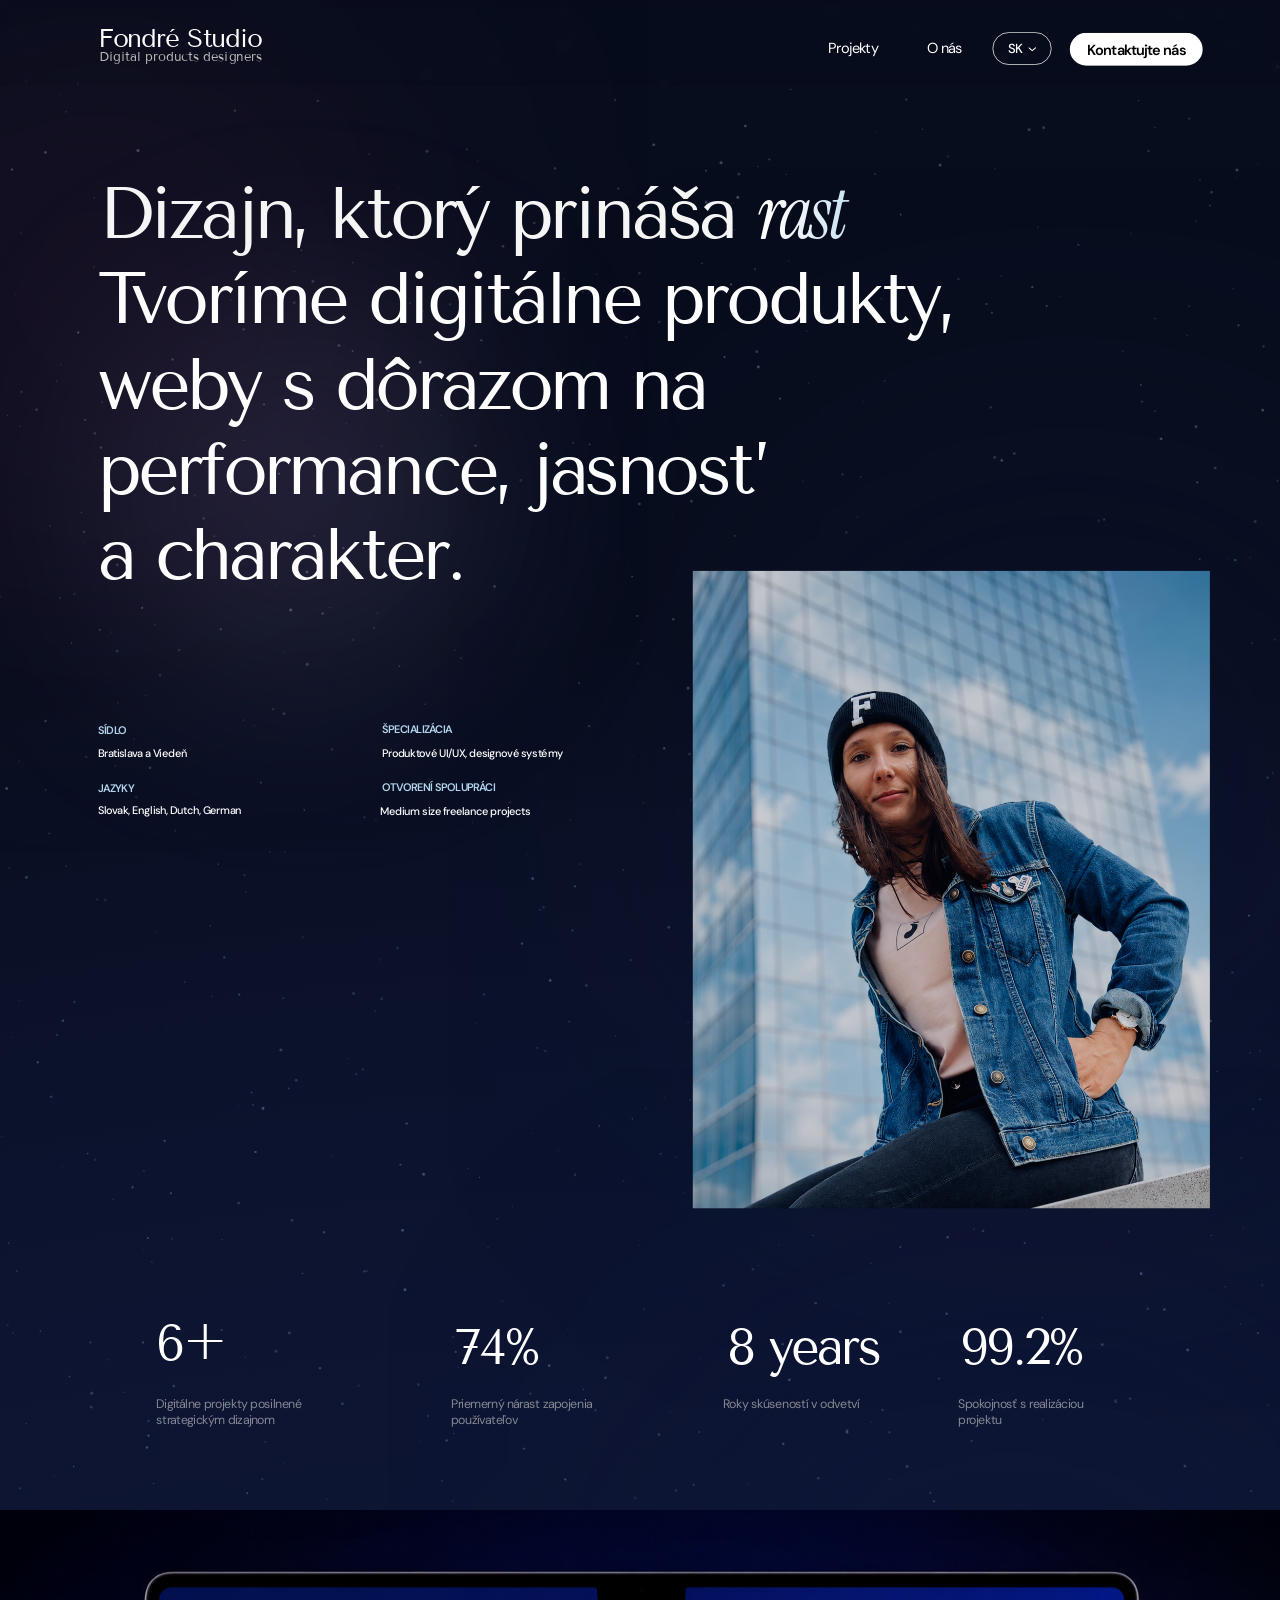
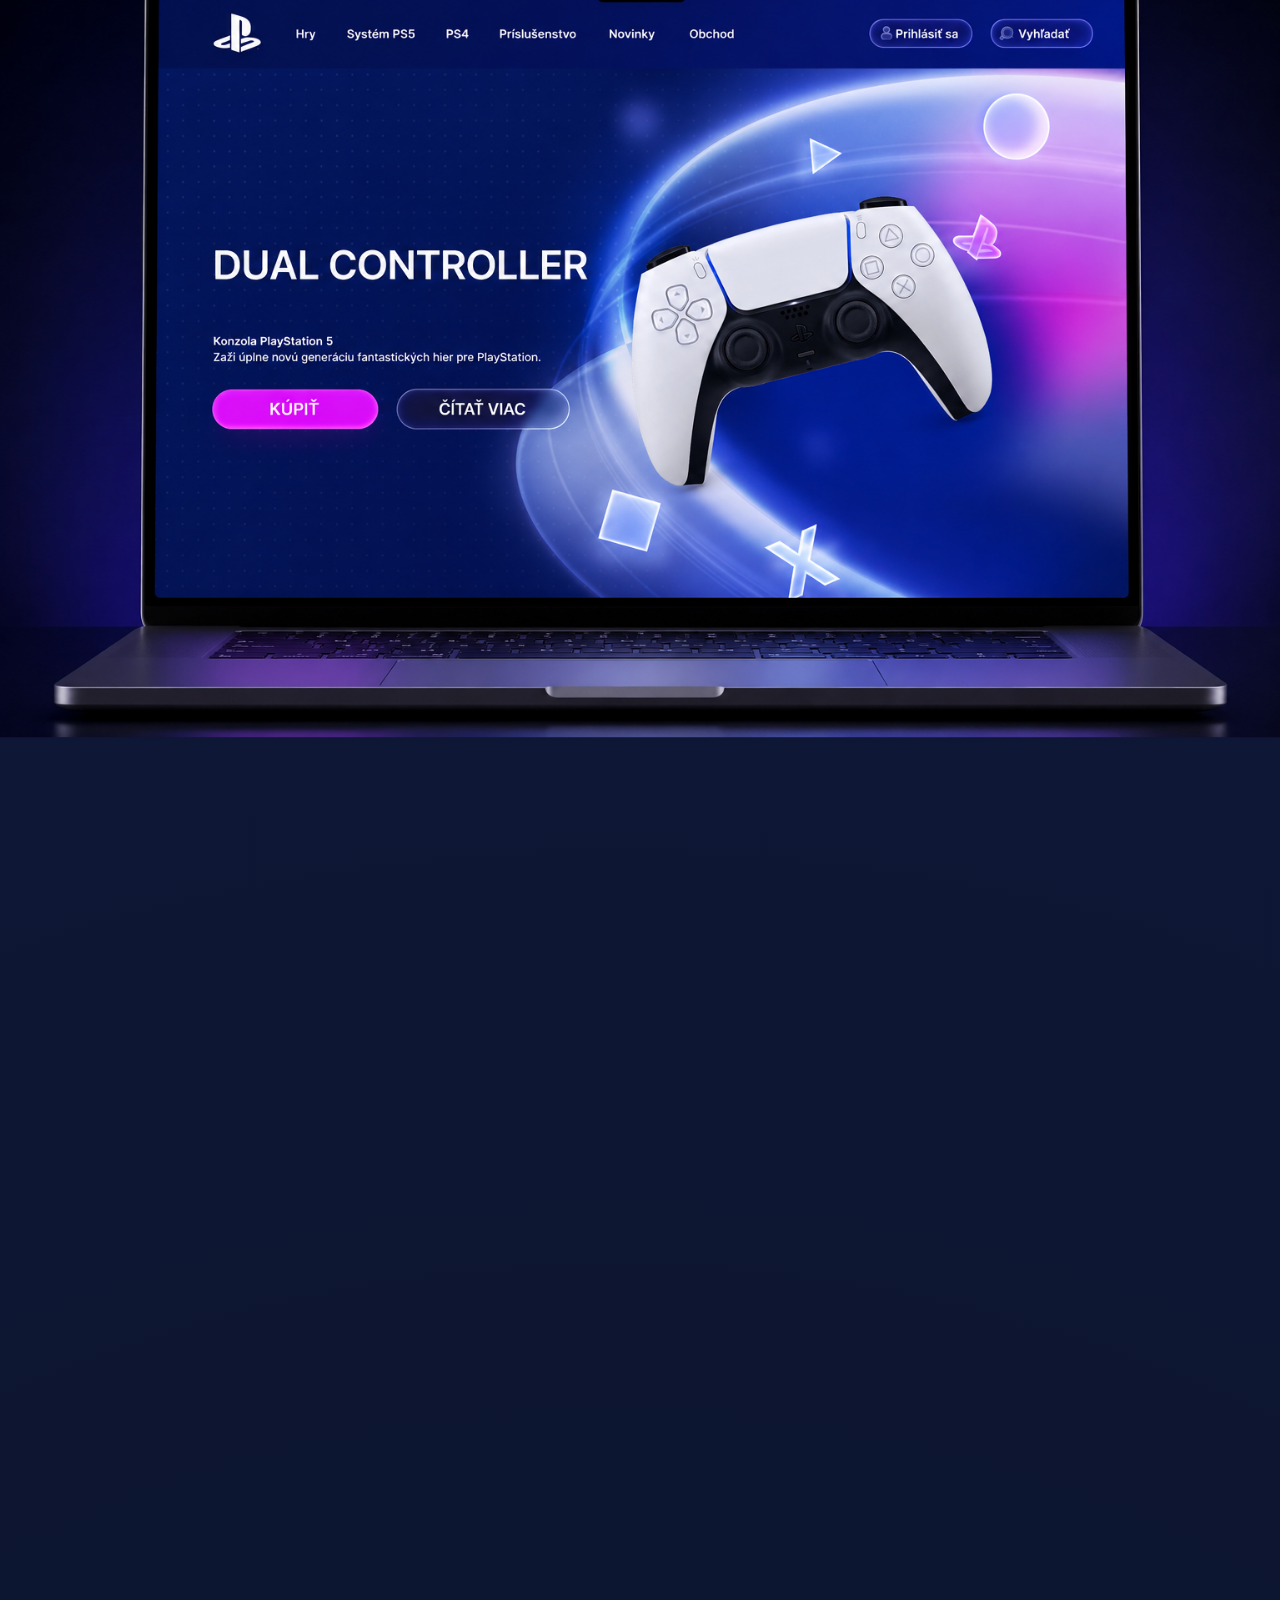
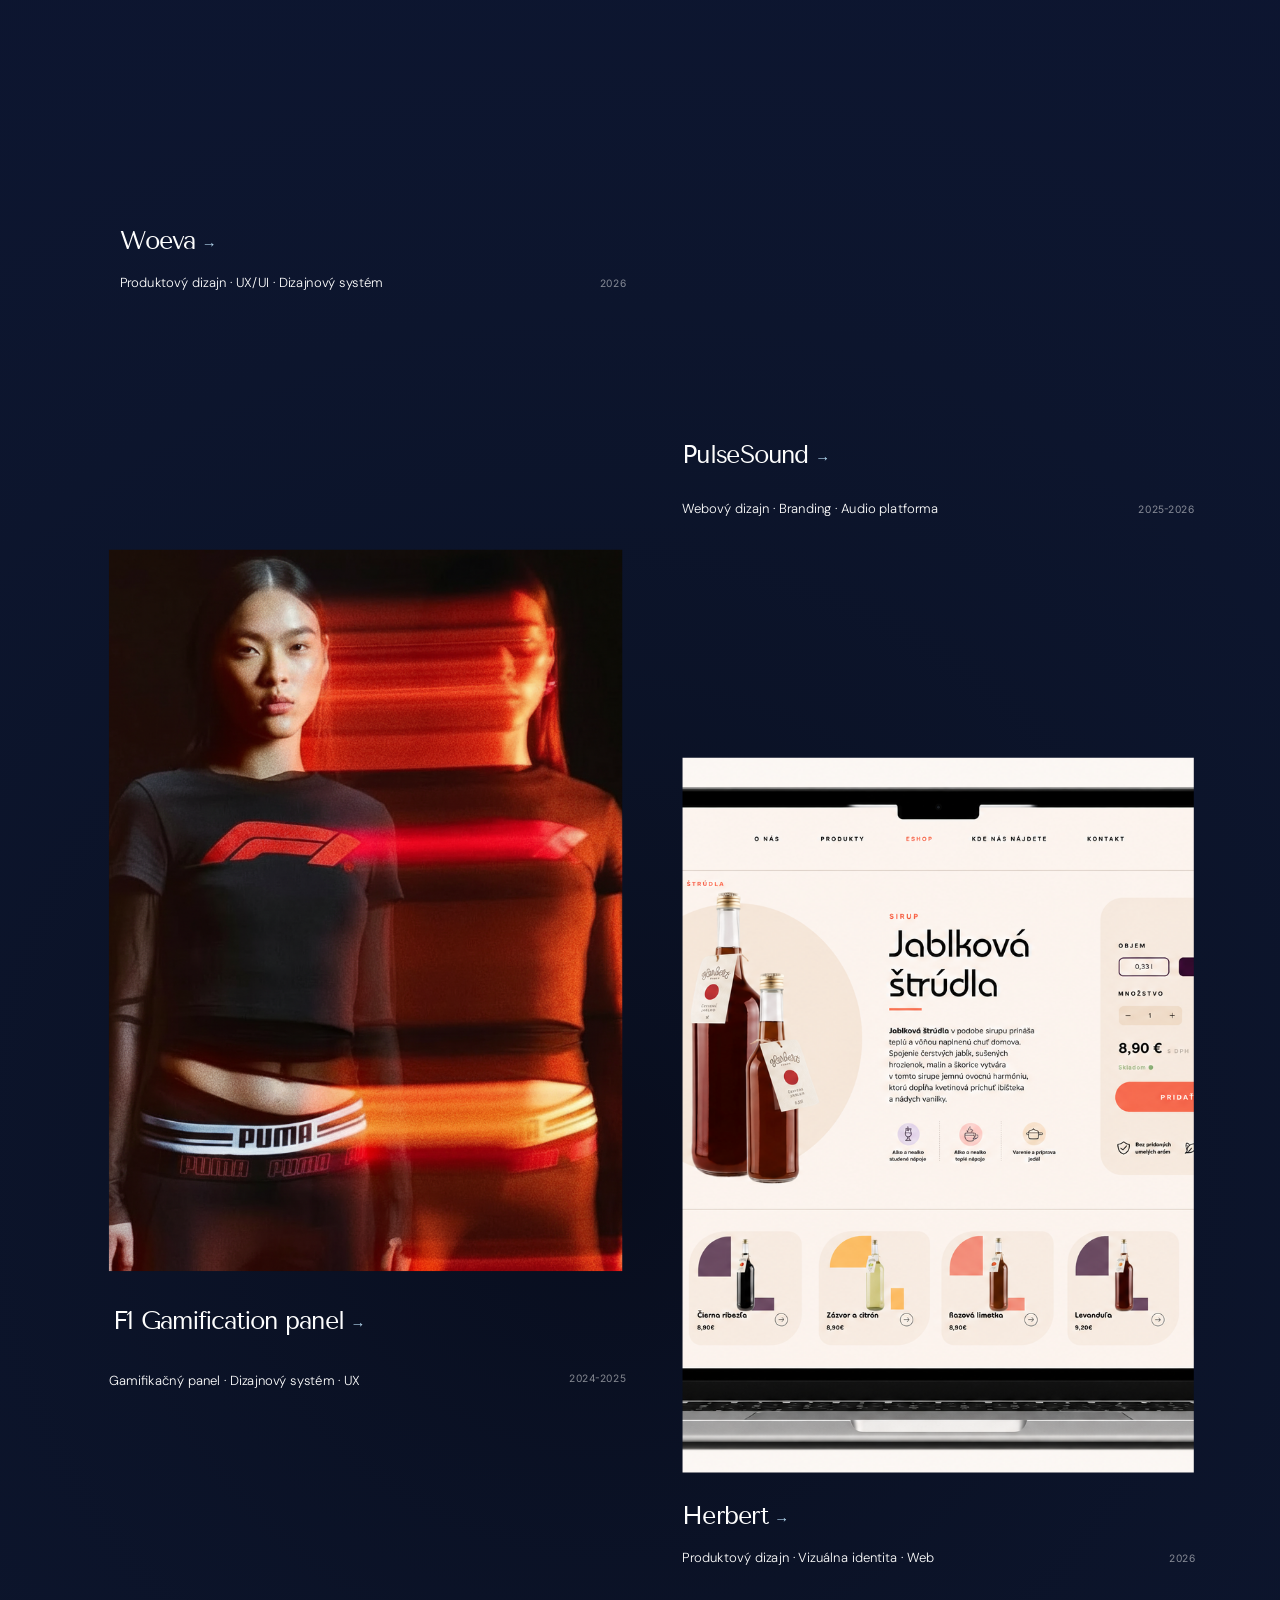
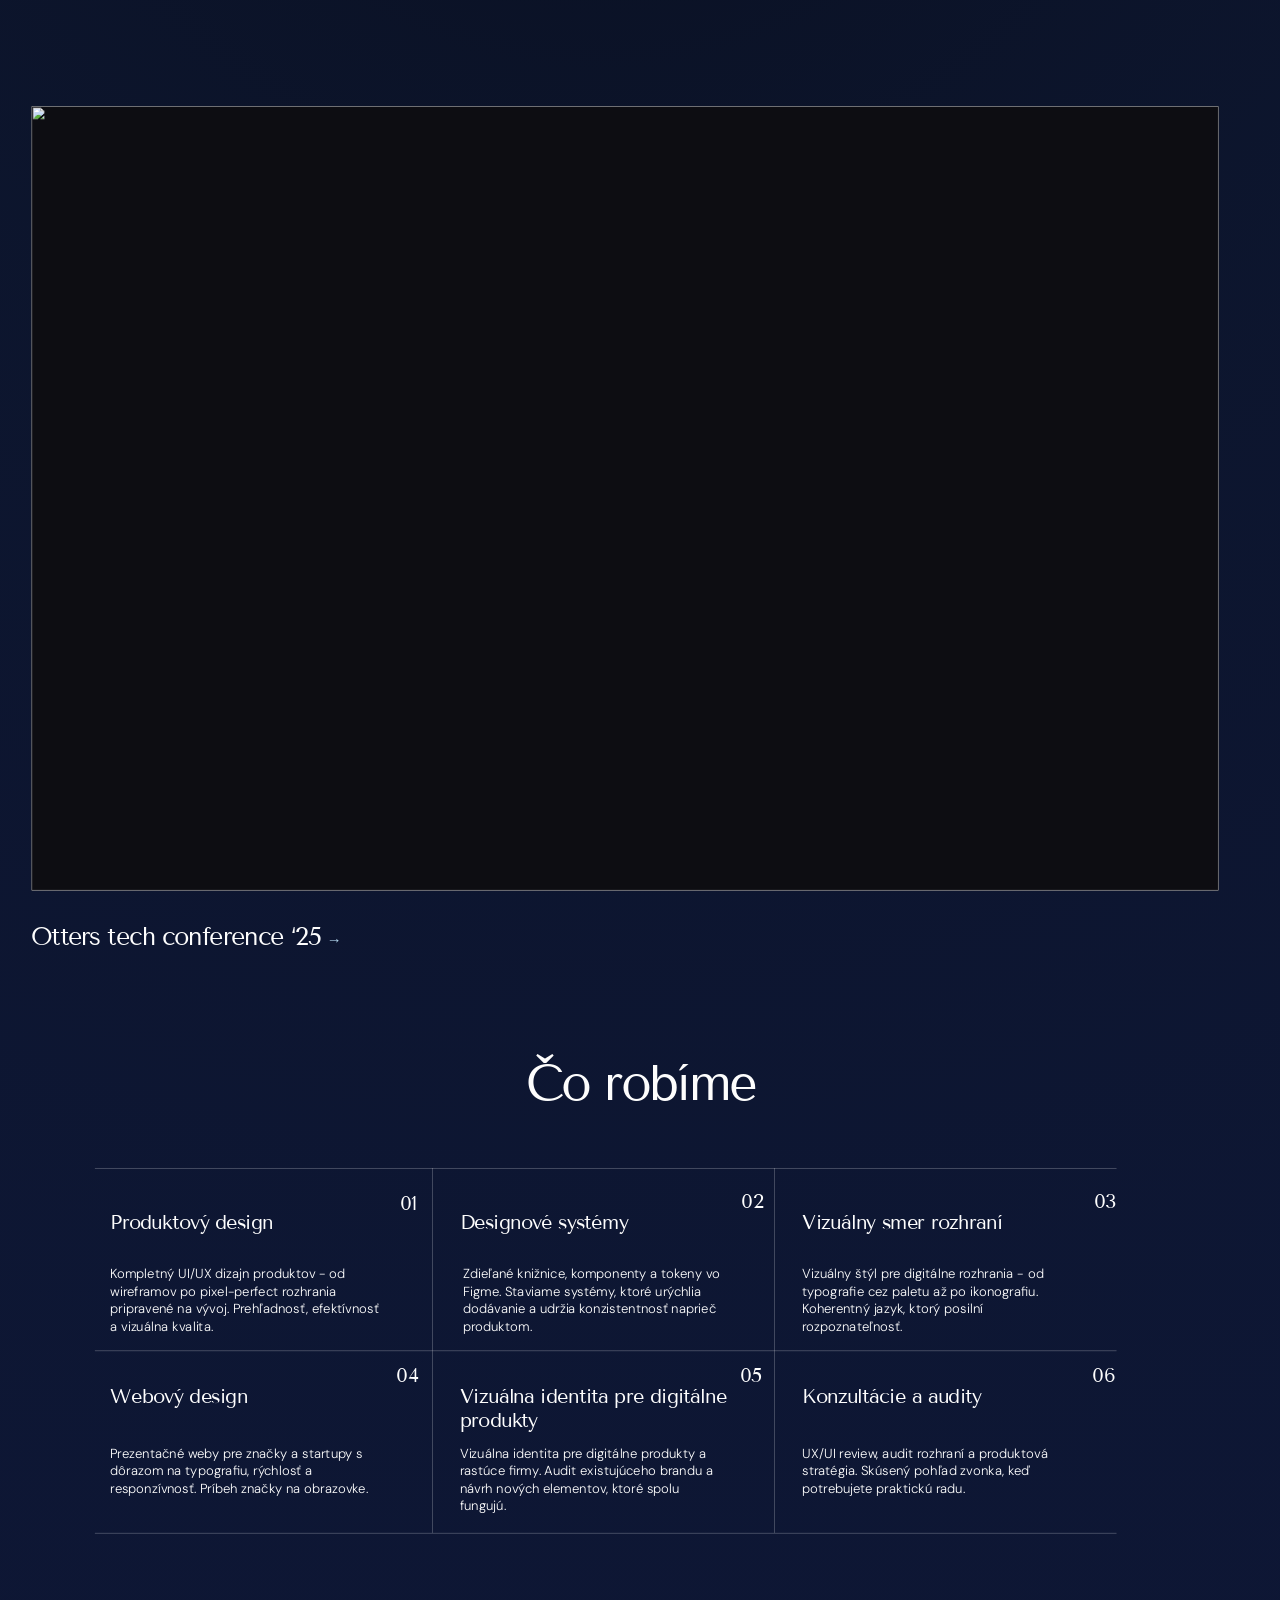
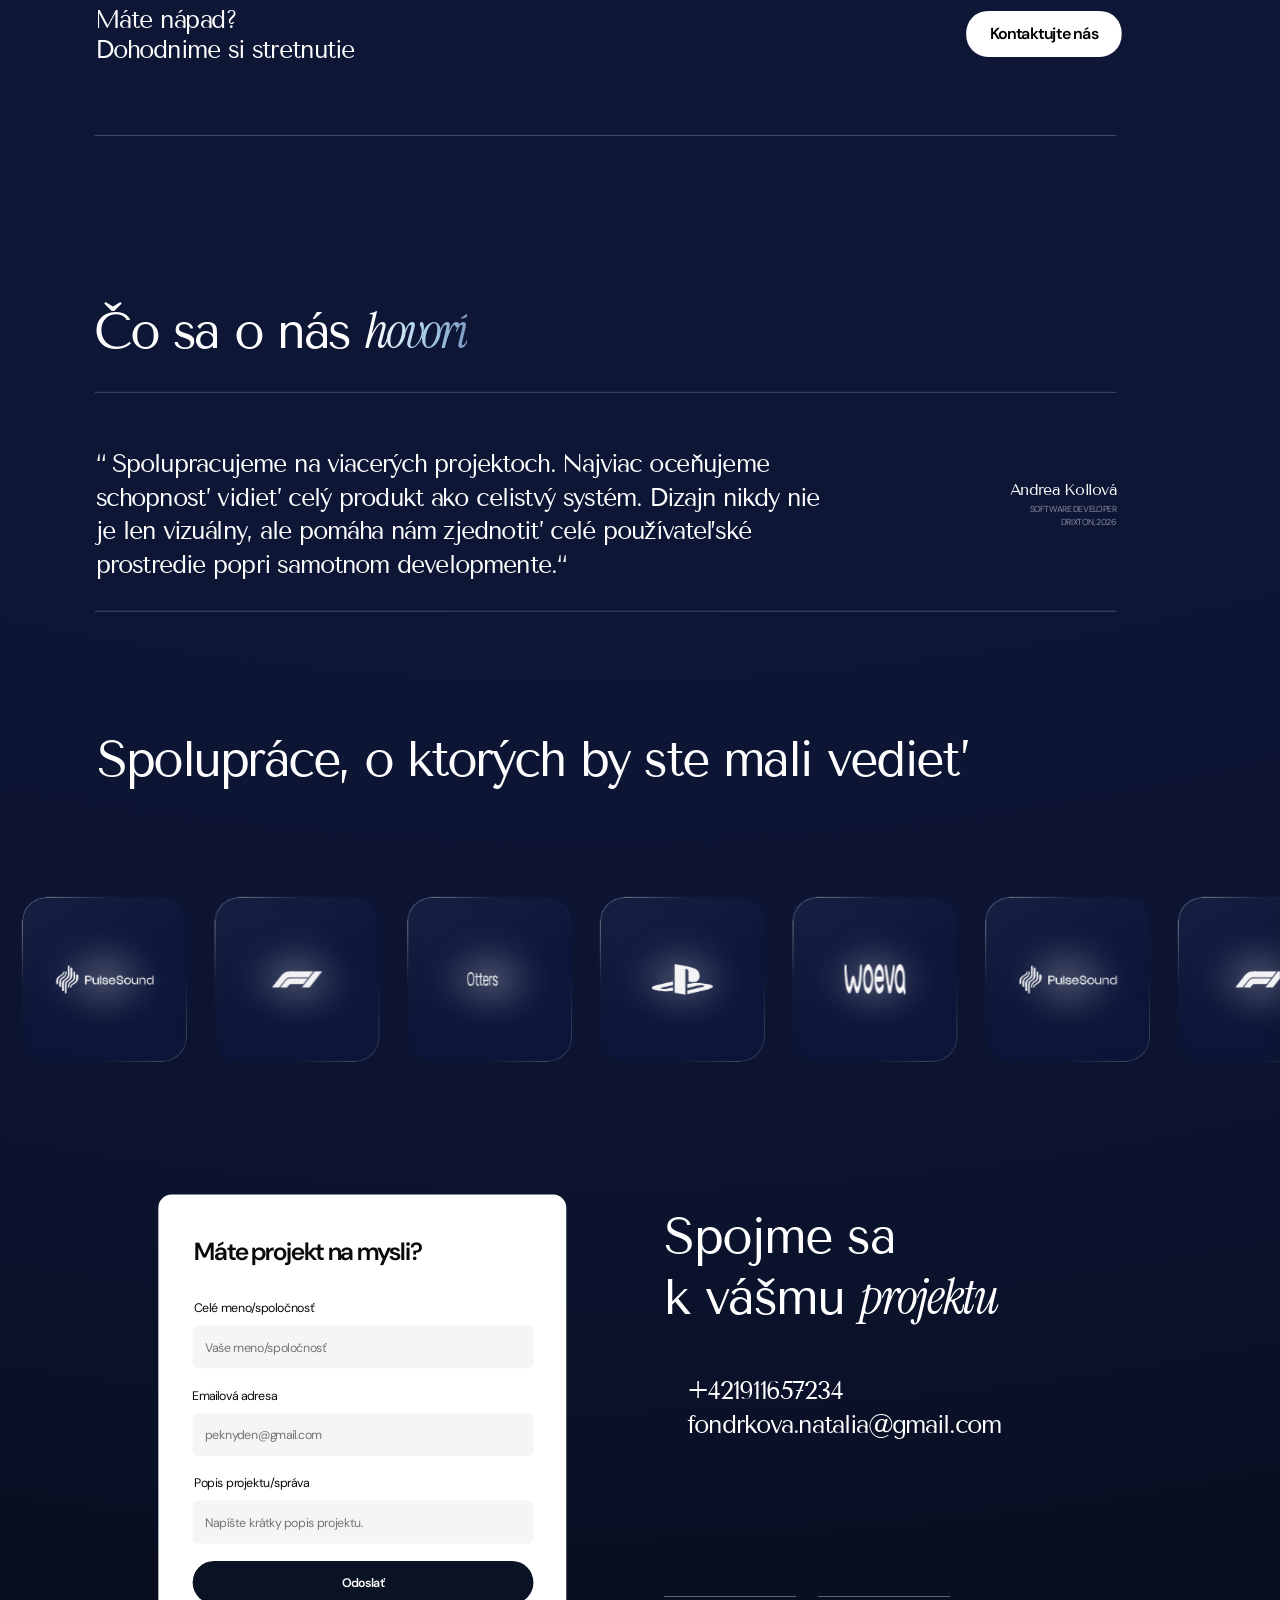
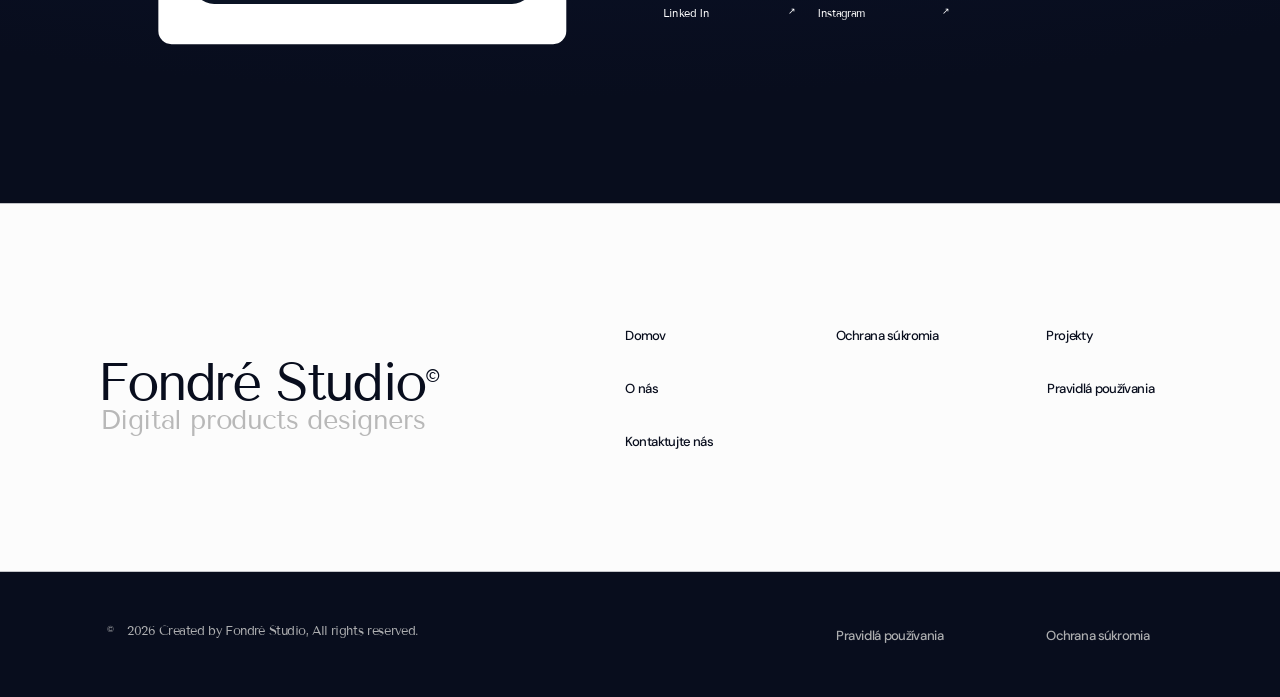
==== commit ee623a87: "Project modals: open on name/image click, arrow instead of button - Remove the "Zobraziť detail" but" ====
--- a/index.html
+++ b/index.html
@@ -63,7 +63,7 @@
       <a href="projekty.html" class="reveal proj-card abs" data-proj="woeva" style="left:155px;top:3671px;width:701px;height:980px">
         <div class="proj-media" style="width:100%;height:100%"><img src="assets/proj_rect19.png" style="width:100%;height:100%;object-fit:cover"></div>
       </a>
-      <div class="abs tenor" style="left:164px;top:4694px;font-size:34px;color:#fdfdfd;letter-spacing:-1.7px">Woeva</div>
+      <div class="abs tenor" data-proj="woeva" style="left:164px;top:4694px;font-size:34px;color:#fdfdfd;letter-spacing:-1.7px">Woeva</div>
       <div class="abs dm" data-pdbtn="woeva" style="left:164px;top:4760px;width:692px;font-size:18px;font-weight:300;color:#fdfdfd">Produktový dizajn · UX/UI · Dizajnový systém</div>
       <div class="abs inter" style="left:822px;top:4764px;font-size:14px;color:rgba(255,255,255,.5)">2026</div>
 
@@ -71,7 +71,7 @@
       <a href="projekty.html" class="reveal proj-card abs" data-proj="pulsesound" style="left:935px;top:3969px;width:701px;height:980px">
         <div class="proj-media" style="width:100%;height:100%"><img src="assets/proj_rect8.png" style="width:100%;height:100%;object-fit:cover"></div>
       </a>
-      <div class="abs tenor" style="left:935px;top:4988px;font-size:34px;color:#fdfdfd;letter-spacing:-1.7px">PulseSound</div>
+      <div class="abs tenor" data-proj="pulsesound" style="left:935px;top:4988px;font-size:34px;color:#fdfdfd;letter-spacing:-1.7px">PulseSound</div>
       <div class="abs dm" data-pdbtn="pulsesound" style="left:935px;top:5070px;width:692px;font-size:18px;font-weight:300;color:#fdfdfd">Webový dizajn · Branding · Audio platforma</div>
       <div class="abs inter" style="left:1560px;top:5074px;font-size:14px;color:rgba(255,255,255,.5)">2025-2026</div>
 
@@ -79,7 +79,7 @@
       <a href="projekty.html" class="reveal proj-card abs" data-proj="f1" style="left:149px;top:5138px;width:704px;height:989px">
         <div class="proj-media" style="width:100%;height:100%"><img src="assets/proj_woeva2.png" style="width:100%;height:100%;object-fit:cover"></div>
       </a>
-      <div class="abs tenor" style="left:155px;top:6174px;font-size:34px;color:#fdfdfd;letter-spacing:-1.7px">F1 Gamification panel</div>
+      <div class="abs tenor" data-proj="f1" style="left:155px;top:6174px;font-size:34px;color:#fdfdfd;letter-spacing:-1.7px">F1 Gamification panel</div>
       <div class="abs dm" data-pdbtn="f1" style="left:149px;top:6265px;width:692px;font-size:18px;font-weight:300;color:#fdfdfd">Gamifikačný panel · Dizajnový systém · UX</div>
       <div class="abs inter" style="left:780px;top:6265px;font-size:14px;color:rgba(255,255,255,.5)">2024-2025</div>
 
@@ -87,7 +87,7 @@
       <a href="projekty.html" class="reveal proj-card abs" data-proj="herbert" style="left:935px;top:5423px;width:701px;height:980px">
         <div class="proj-media" style="width:100%;height:100%"><img src="assets/proj_rect9.png" style="width:100%;height:100%;object-fit:cover"></div>
       </a>
-      <div class="abs tenor" style="left:935px;top:6442px;font-size:34px;color:#fdfdfd;letter-spacing:-1.7px">Herbert</div>
+      <div class="abs tenor" data-proj="herbert" style="left:935px;top:6442px;font-size:34px;color:#fdfdfd;letter-spacing:-1.7px">Herbert</div>
       <div class="abs dm" data-pdbtn="herbert" style="left:935px;top:6508px;width:692px;font-size:18px;font-weight:300;color:#fdfdfd">Produktový dizajn · Vizuálna identita · Web</div>
       <div class="abs inter" style="left:1602px;top:6512px;font-size:14px;color:rgba(255,255,255,.5)">2026</div>
 
@@ -100,7 +100,7 @@
           <div class="slide" style="width:1627px"><img src="assets/carousel_1.png" alt=""></div>
         </div>
       </div>
-      <div class="abs tenor" data-pdbtn="otters" style="left:43px;top:7841px;font-size:34px;color:#fdfdfd;letter-spacing:-1.7px">Otters tech conference ‘25</div>
+      <div class="abs tenor" data-proj="otters" style="left:43px;top:7841px;font-size:34px;color:#fdfdfd;letter-spacing:-1.7px">Otters tech conference ‘25</div>
 
       <!-- ===================== SERVICES ===================== -->
       <div class="reveal abs tenor" style="left:129px;top:8022px;width:1497px;font-size:68px;color:#fdfdfd;letter-spacing:-3.4px;text-align:center">Čo robíme</div>
--- a/styles.css
+++ b/styles.css
@@ -374,3 +374,8 @@
 .pd-list li strong{font-weight:600;color:#fff}
 .pd-tags{display:flex;flex-wrap:wrap;gap:8px;margin-top:4px}
 .pd-chip{font-family:'DM Sans',sans-serif;font-size:13px;letter-spacing:-0.2px;color:#dfe7ef;padding:7px 13px;border-radius:20px;border:1px solid rgba(255,255,255,.16);background:rgba(255,255,255,.03)}
+
+/* project modal triggers: arrow next to the name, pointer on name + image */
+.pimg[data-proj],.proj-card[data-proj],.carousel[data-proj],.m-proj[data-proj],.tenor[data-proj]{cursor:pointer}
+.pd-titlearrow{display:inline-block;margin-left:9px;font-size:.6em;color:#b3d6ed;transition:transform .2s ease}
+.pd-titlelink:hover .pd-titlearrow{transform:translateX(4px)}
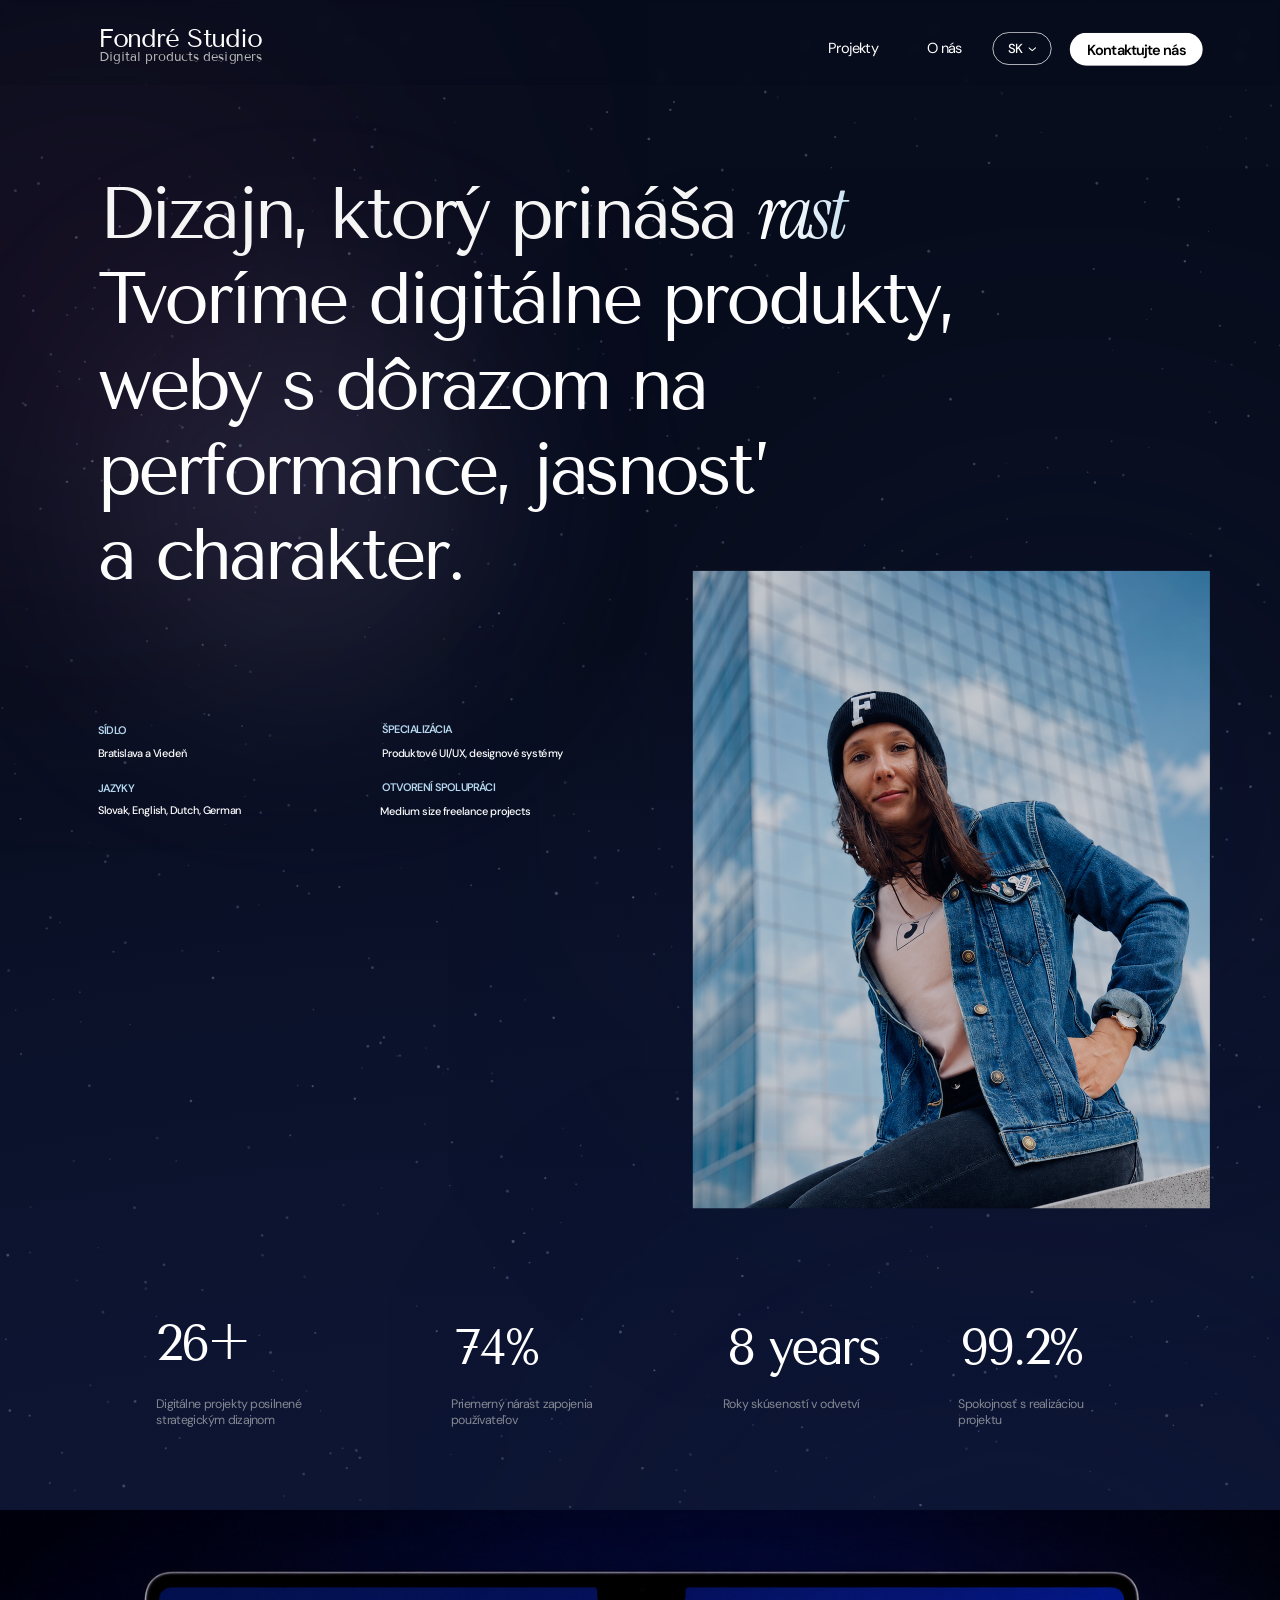
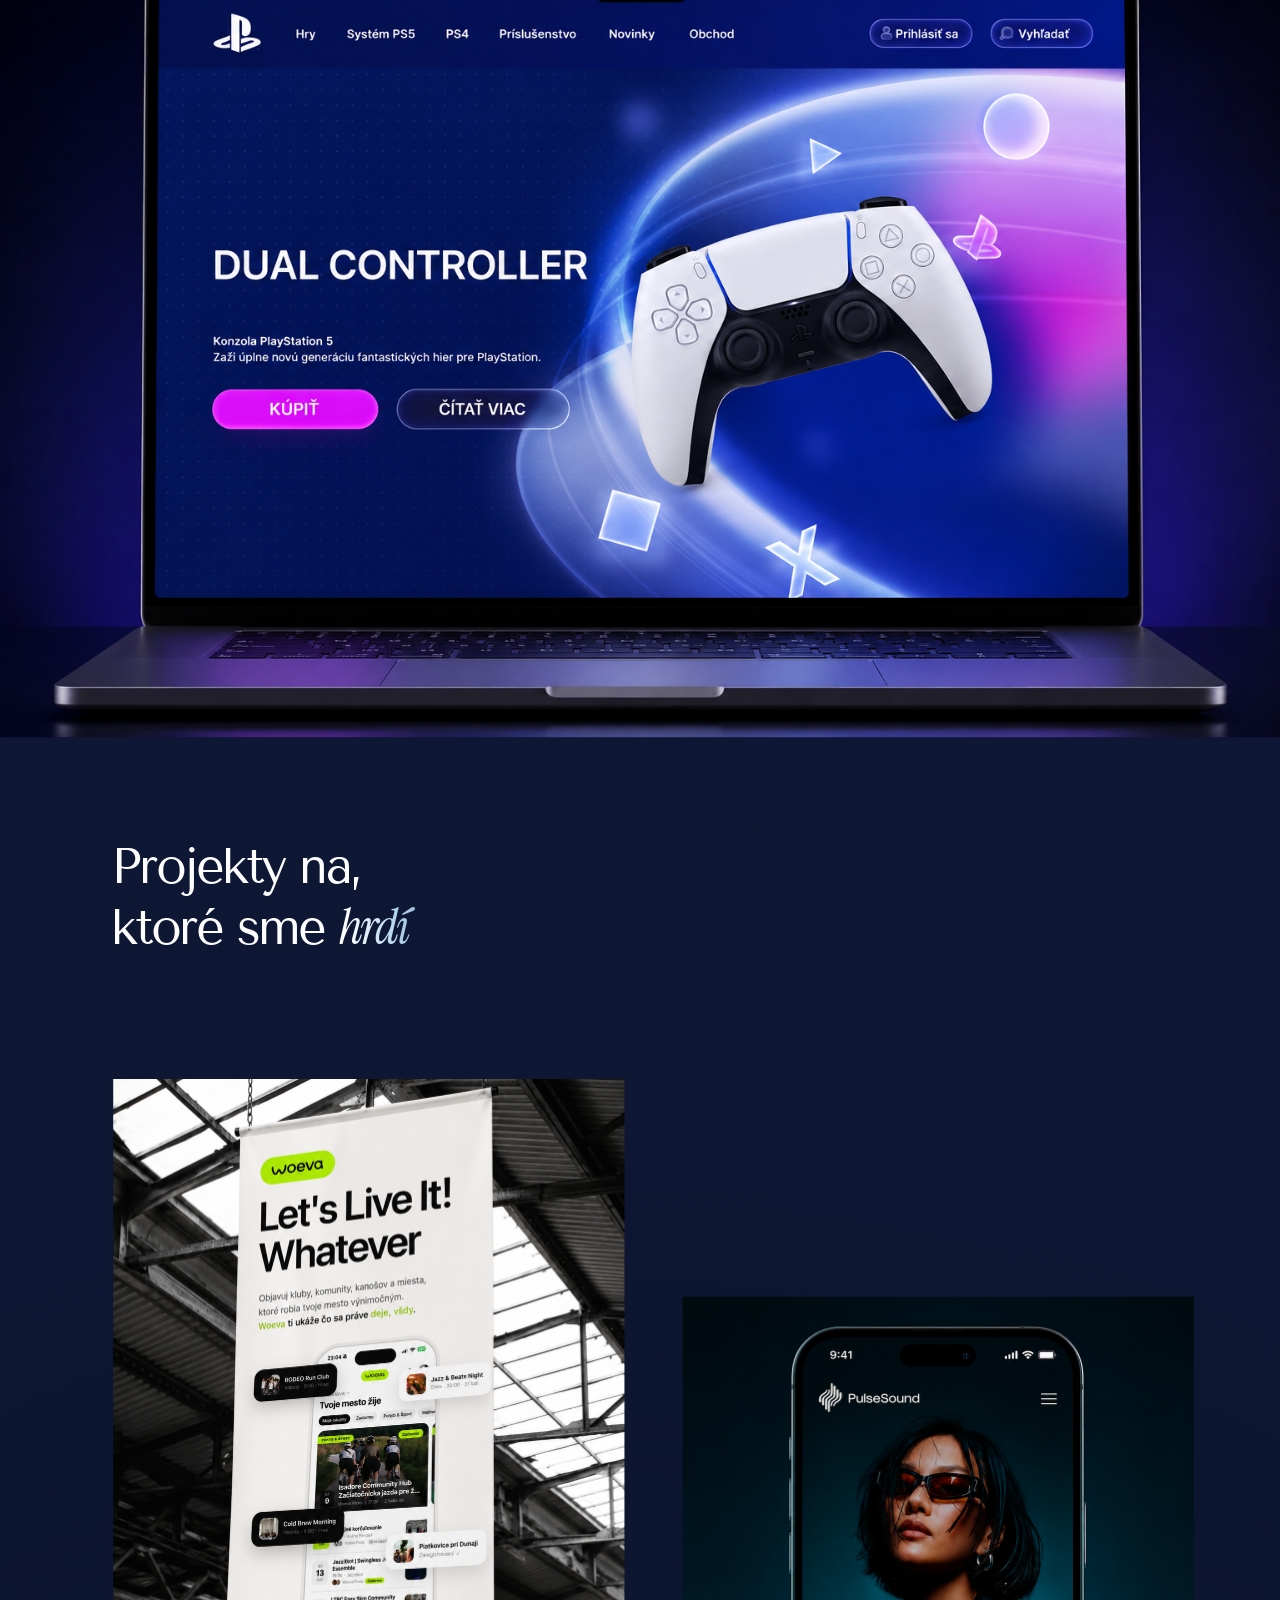
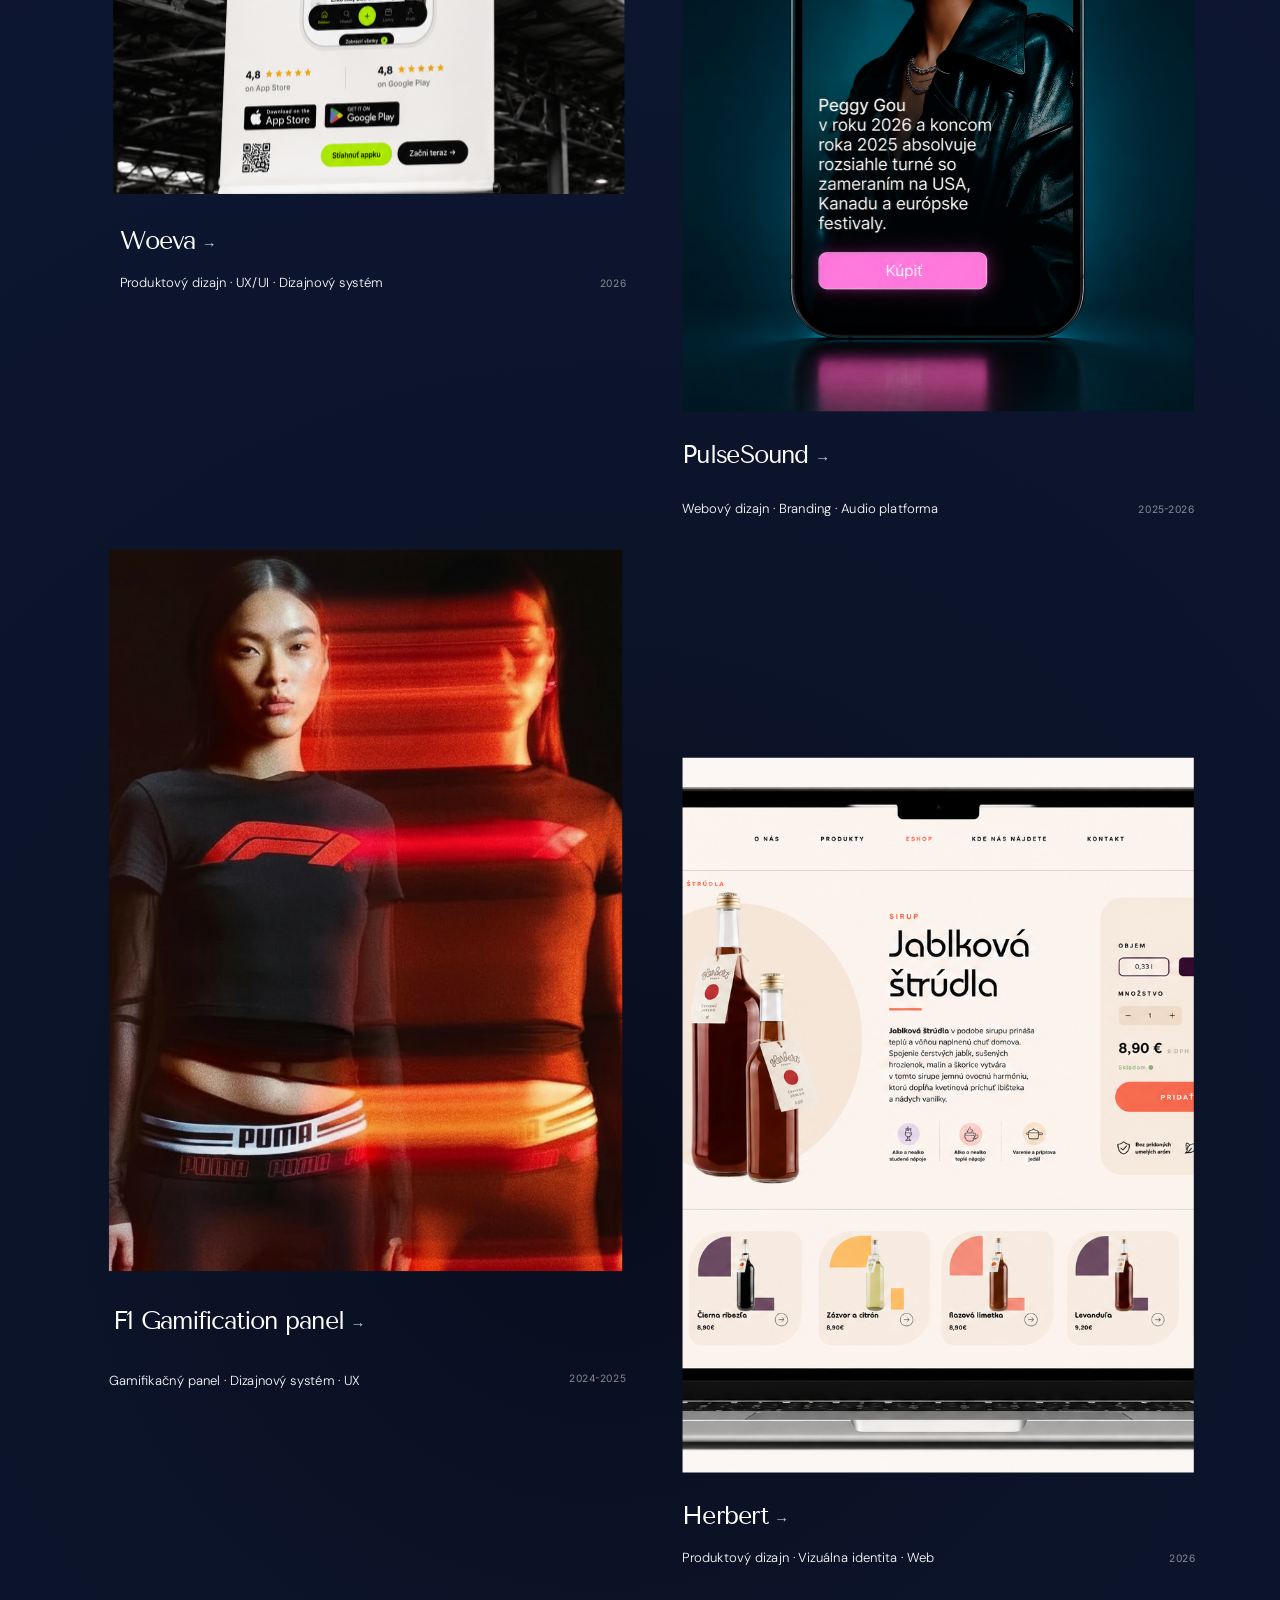
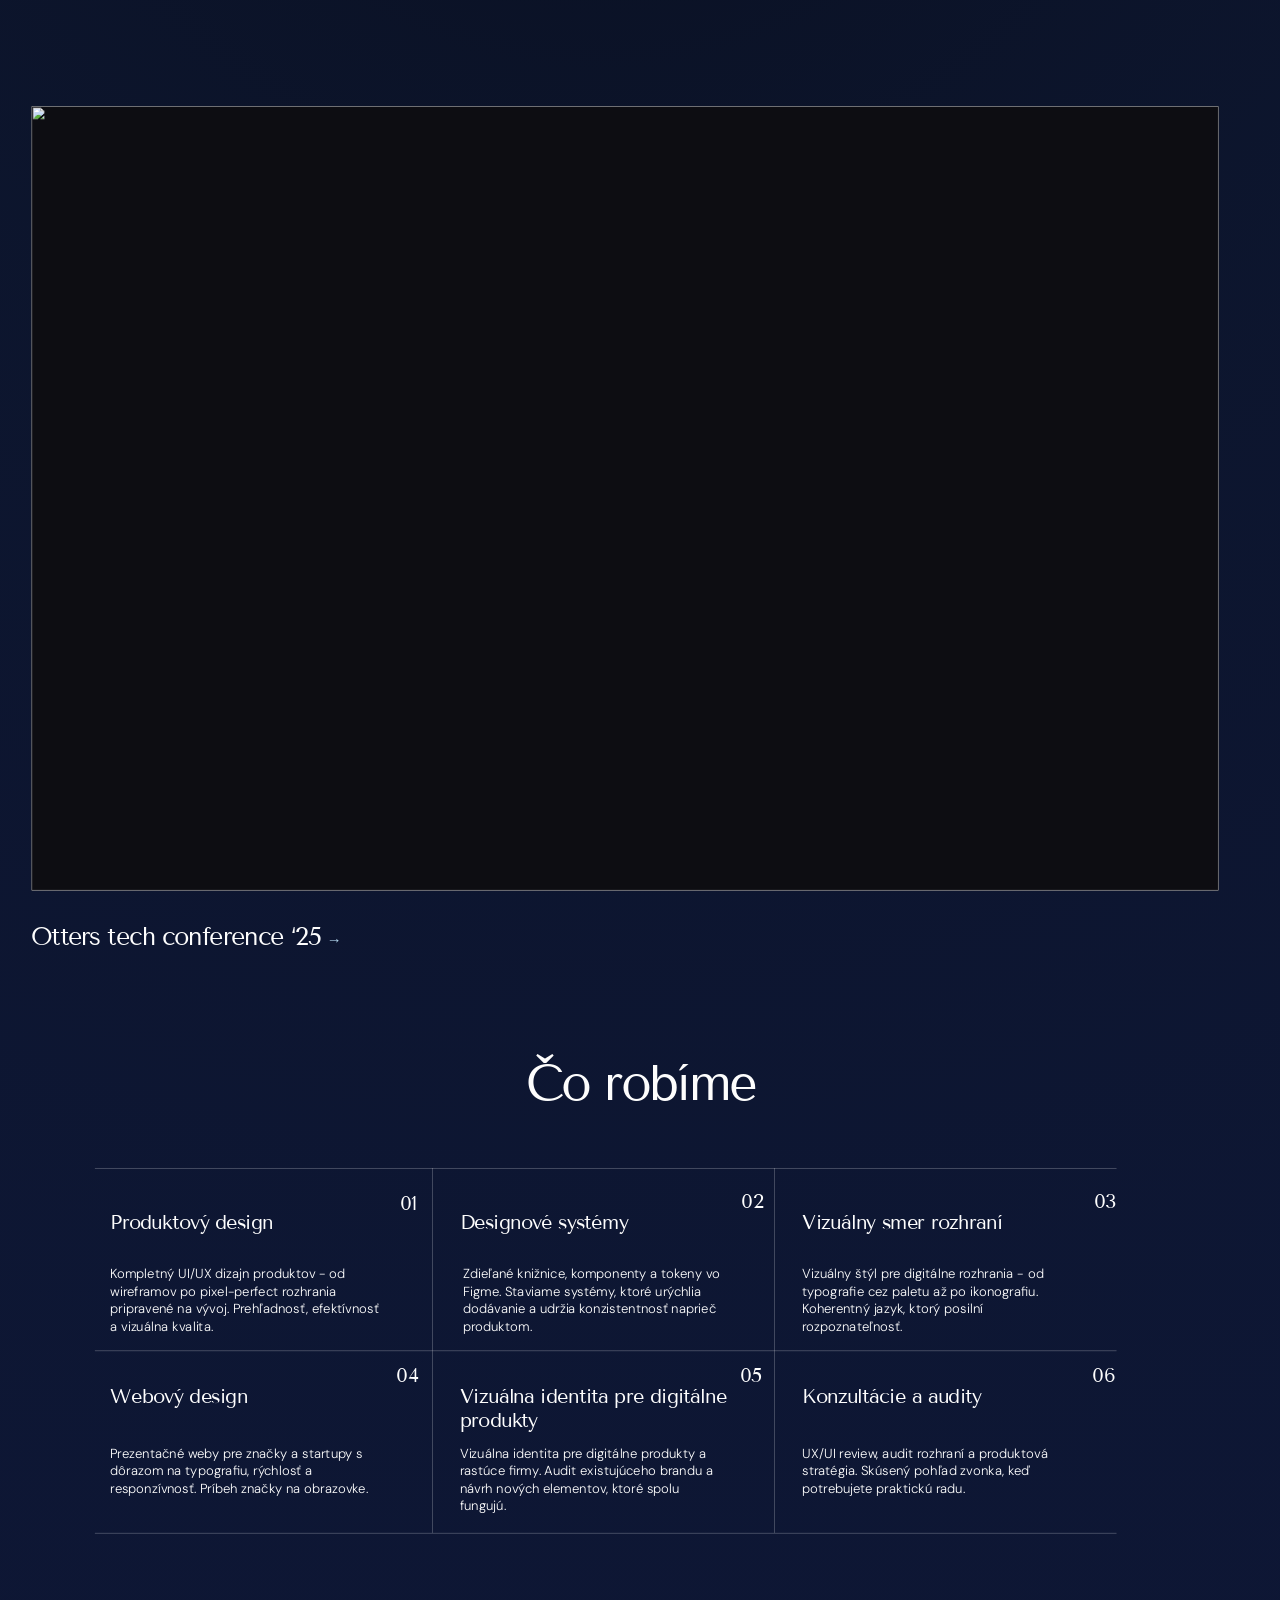
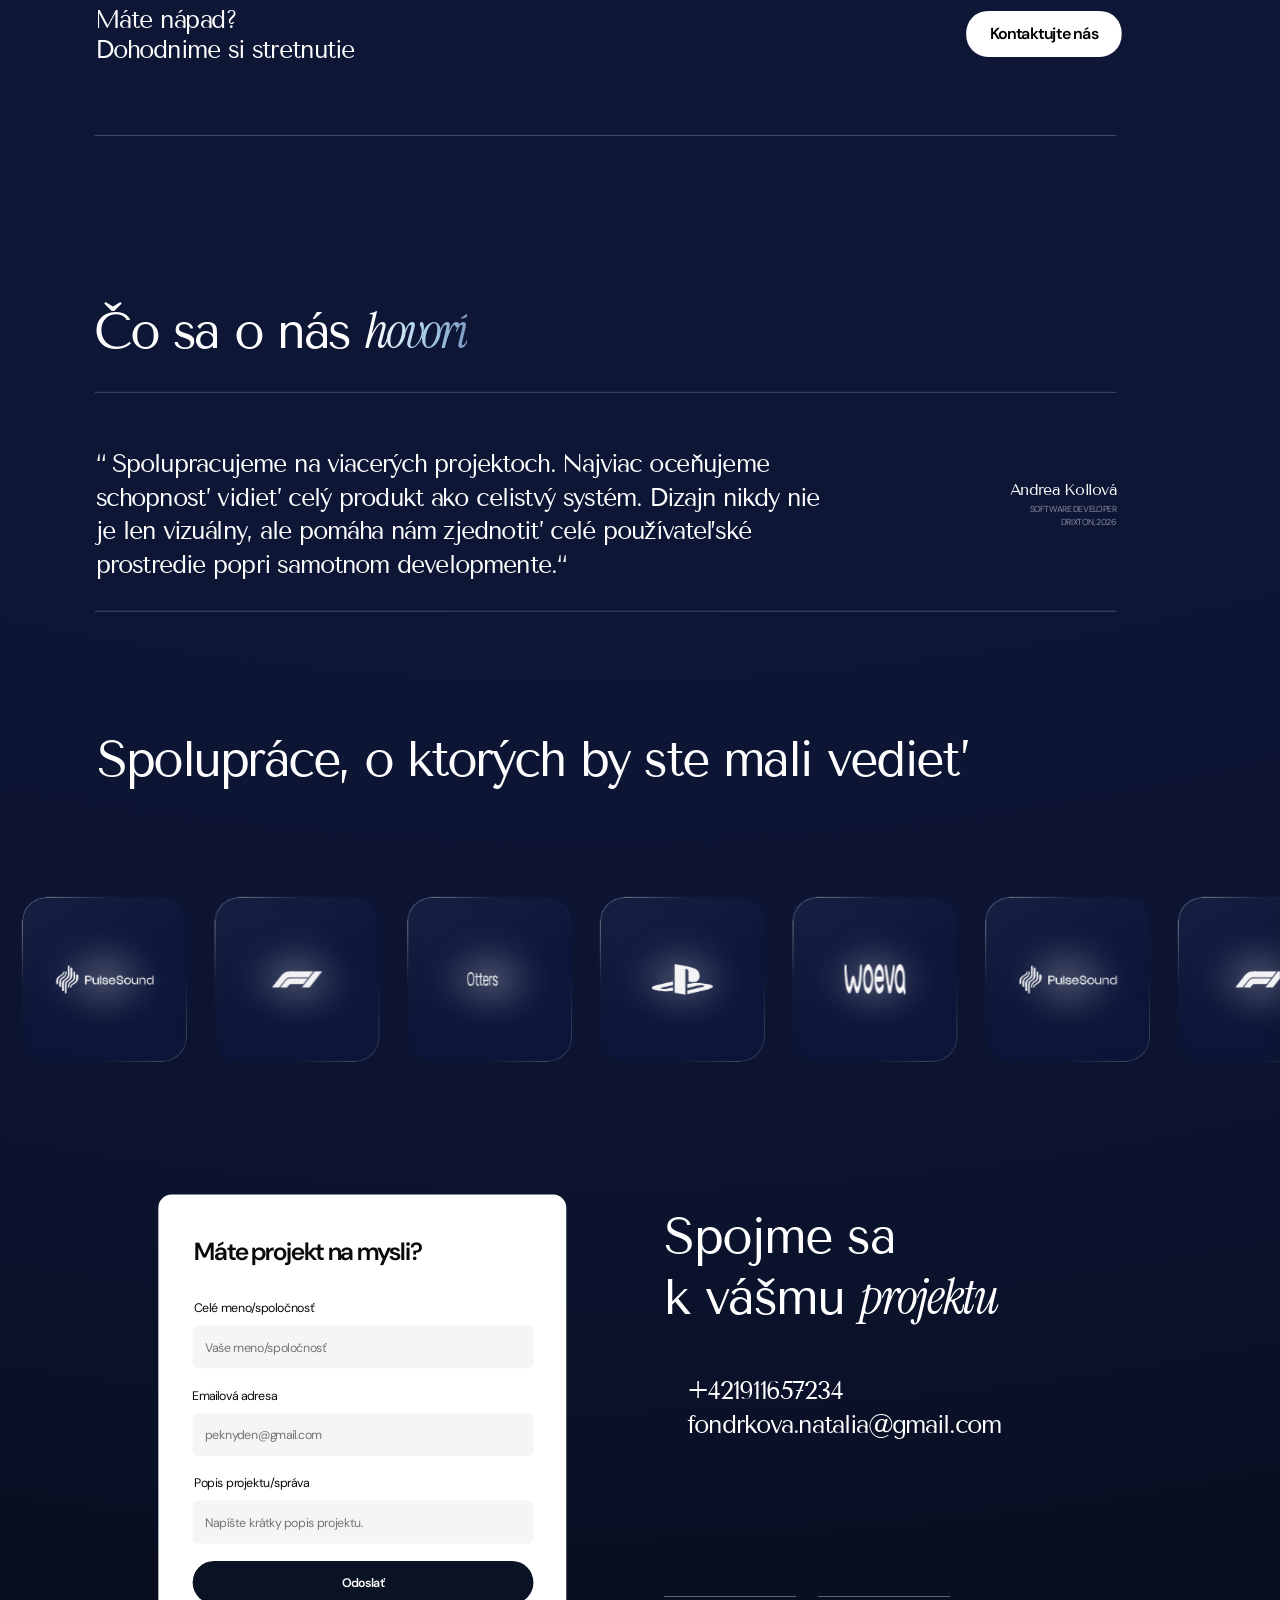
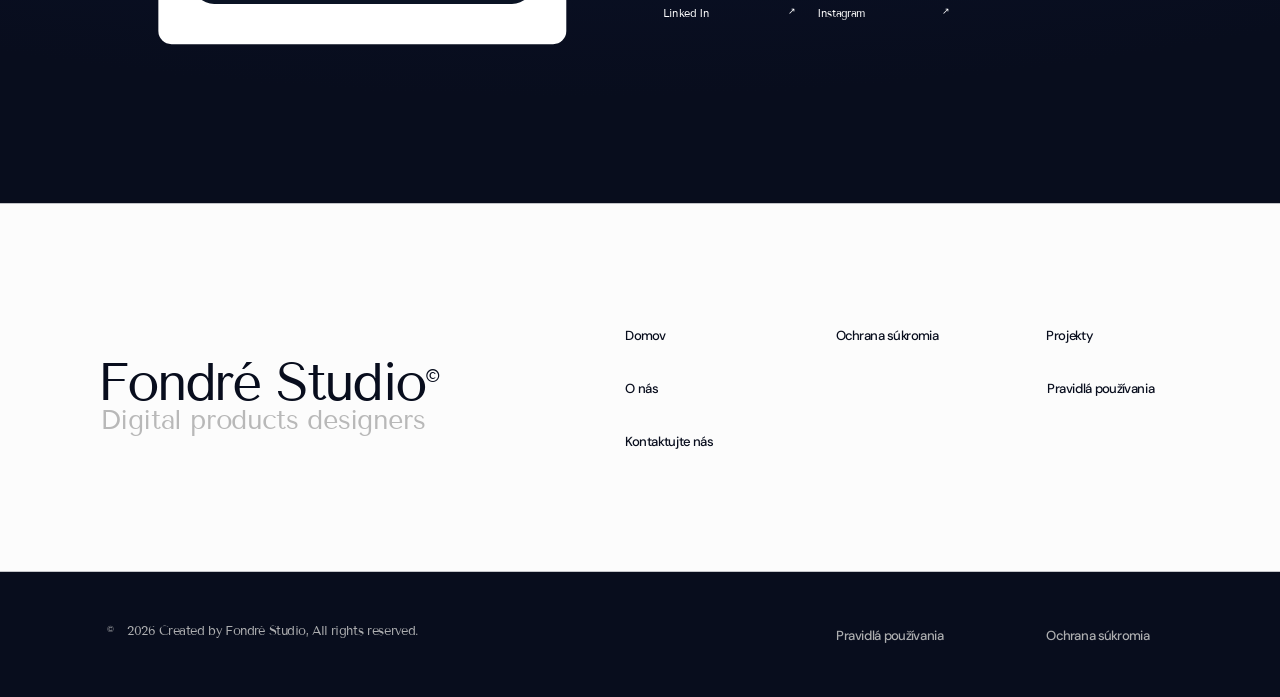
==== commit d988f94c: "Projects stat 26+, modal tags reuse the About-page .tag component - Change the projects stat from 6+" ====
--- a/index.html
+++ b/index.html
@@ -42,7 +42,7 @@
       <div class="abs dm" style="left:521px;top:1101.85px;font-size:15px;font-weight:500;color:#fff;letter-spacing:-0.75px">Medium size freelance projects</div>
 
       <!-- stats -->
-      <div class="reveal abs tenor" style="left:214px;top:1801px;font-size:68px;color:#fff;letter-spacing:-3.4px">6+</div>
+      <div class="reveal abs tenor" style="left:214px;top:1801px;font-size:68px;color:#fff;letter-spacing:-3.4px">26+</div>
       <div class="reveal abs dm" style="left:214px;top:1912px;width:205px;font-size:17px;color:#848792;letter-spacing:-0.85px;line-height:normal">Digitálne projekty posilnené strategickým dizajnom</div>
       <div class="reveal abs tenor" style="left:624px;top:1806px;font-size:68px;color:#fff;letter-spacing:-3.4px">74%</div>
       <div class="reveal abs dm" style="left:618px;top:1912px;width:205px;font-size:17px;color:#848792;letter-spacing:-0.85px;line-height:normal">Priemerný nárast zapojenia používateľov</div>
@@ -189,7 +189,7 @@
       <p class="m-lead">Tvoríme digitálne produkty, weby s dôrazom na performance, jasnosť a charakter.</p>
       <img class="m-hero-photo" src="assets/hero_foto.png" alt="" style="object-position:60% 50%">
       <div class="m-stats">
-        <div class="m-stat"><div class="num">6+</div><div class="lbl">Digitálne projekty posilnené strategickým dizajnom</div></div>
+        <div class="m-stat"><div class="num">26+</div><div class="lbl">Digitálne projekty posilnené strategickým dizajnom</div></div>
         <div class="m-stat"><div class="num">74%</div><div class="lbl">Priemerný nárast zapojenia používateľov</div></div>
         <div class="m-stat"><div class="num">8 years</div><div class="lbl">Roky skúseností v odvetví</div></div>
         <div class="m-stat"><div class="num">99.2%</div><div class="lbl">Spokojnosť s realizáciou projektu</div></div>
--- a/styles.css
+++ b/styles.css
@@ -327,17 +327,6 @@
 
 /* ================= PROJECT DETAIL - subtle button + bottom-sheet modal ================= */
 /* small "Zobraziť detail" button on project cards (desktop scaled stage) */
-.pd-btn{display:flex;width:fit-content;align-items:center;gap:8px;margin-top:16px;
-  font-family:'DM Sans',sans-serif;font-weight:500;font-size:17px;letter-spacing:-0.4px;color:#eaf1f7;
-  padding:10px 18px;border-radius:30px;border:1px solid rgba(255,255,255,.22);background:rgba(255,255,255,.04);
-  cursor:pointer;transition:background .2s ease,border-color .2s ease}
-.pd-btn:hover{background:rgba(255,255,255,.1);border-color:rgba(255,255,255,.45)}
-.pd-btn .pd-ar,.pd-btn-m .pd-ar{color:#b3d6ed;transition:transform .2s ease}
-.pd-btn:hover .pd-ar{transform:translateX(3px)}
-/* mobile button */
-.pd-btn-m{display:flex;width:fit-content;align-items:center;gap:8px;margin-top:14px;
-  font-family:'DM Sans',sans-serif;font-weight:500;font-size:14px;letter-spacing:-0.2px;color:#eaf1f7;
-  padding:9px 16px;border-radius:30px;border:1px solid rgba(255,255,255,.2);background:rgba(255,255,255,.04);cursor:pointer}
 /* overlay + bottom sheet */
 .pd-overlay{position:fixed;inset:0;z-index:99999;display:flex;align-items:flex-end;justify-content:center;
   background:rgba(3,6,14,.64);backdrop-filter:blur(5px);-webkit-backdrop-filter:blur(5px);
@@ -372,8 +361,7 @@
 .pd-list li{position:relative;padding-left:20px;font-family:'DM Sans',sans-serif;font-weight:300;font-size:16.5px;line-height:1.55;color:rgba(253,253,253,.84);letter-spacing:-0.2px}
 .pd-list li::before{content:"";position:absolute;left:2px;top:10px;width:5px;height:5px;border-radius:50%;background:#b3d6ed}
 .pd-list li strong{font-weight:600;color:#fff}
-.pd-tags{display:flex;flex-wrap:wrap;gap:8px;margin-top:4px}
-.pd-chip{font-family:'DM Sans',sans-serif;font-size:13px;letter-spacing:-0.2px;color:#dfe7ef;padding:7px 13px;border-radius:20px;border:1px solid rgba(255,255,255,.16);background:rgba(255,255,255,.03)}
+.pd-tags{display:flex;flex-wrap:wrap;gap:10px;margin-top:4px}
 
 /* project modal triggers: arrow next to the name, pointer on name + image */
 .pimg[data-proj],.proj-card[data-proj],.carousel[data-proj],.m-proj[data-proj],.tenor[data-proj]{cursor:pointer}
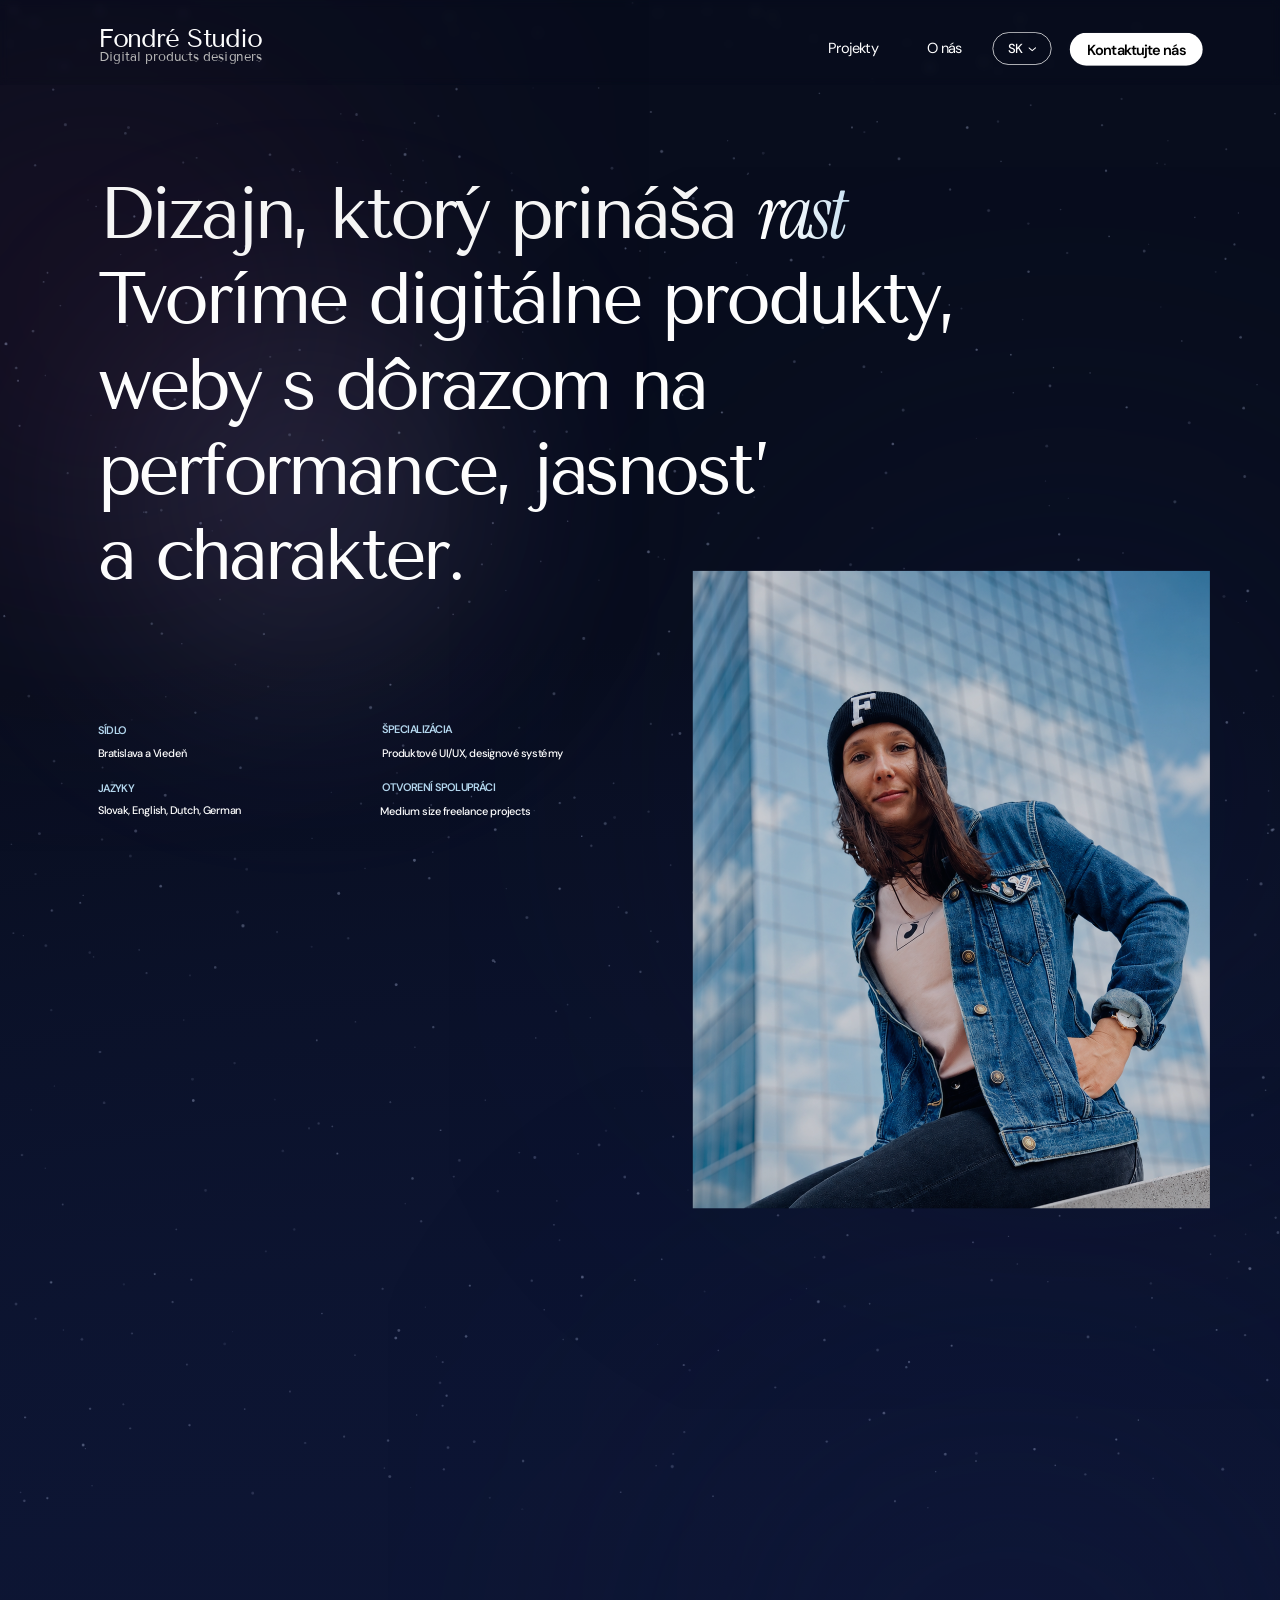
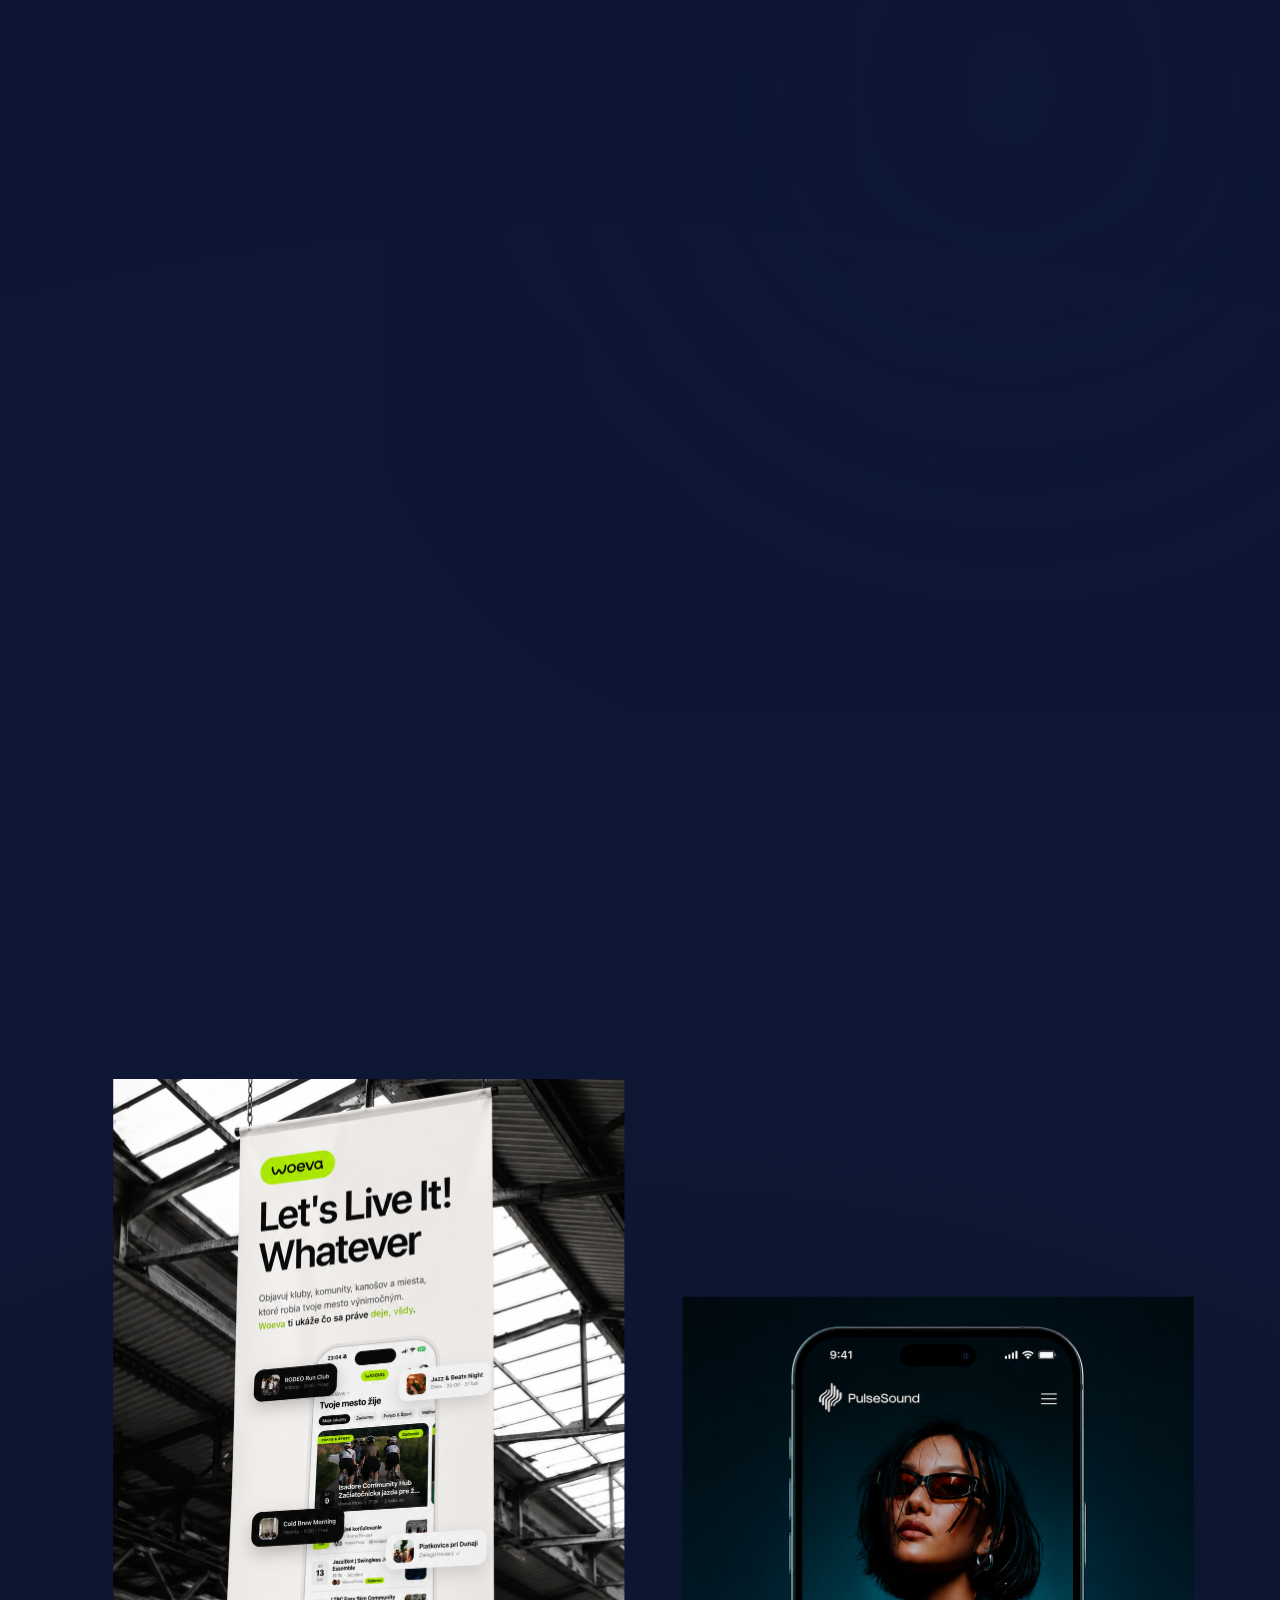
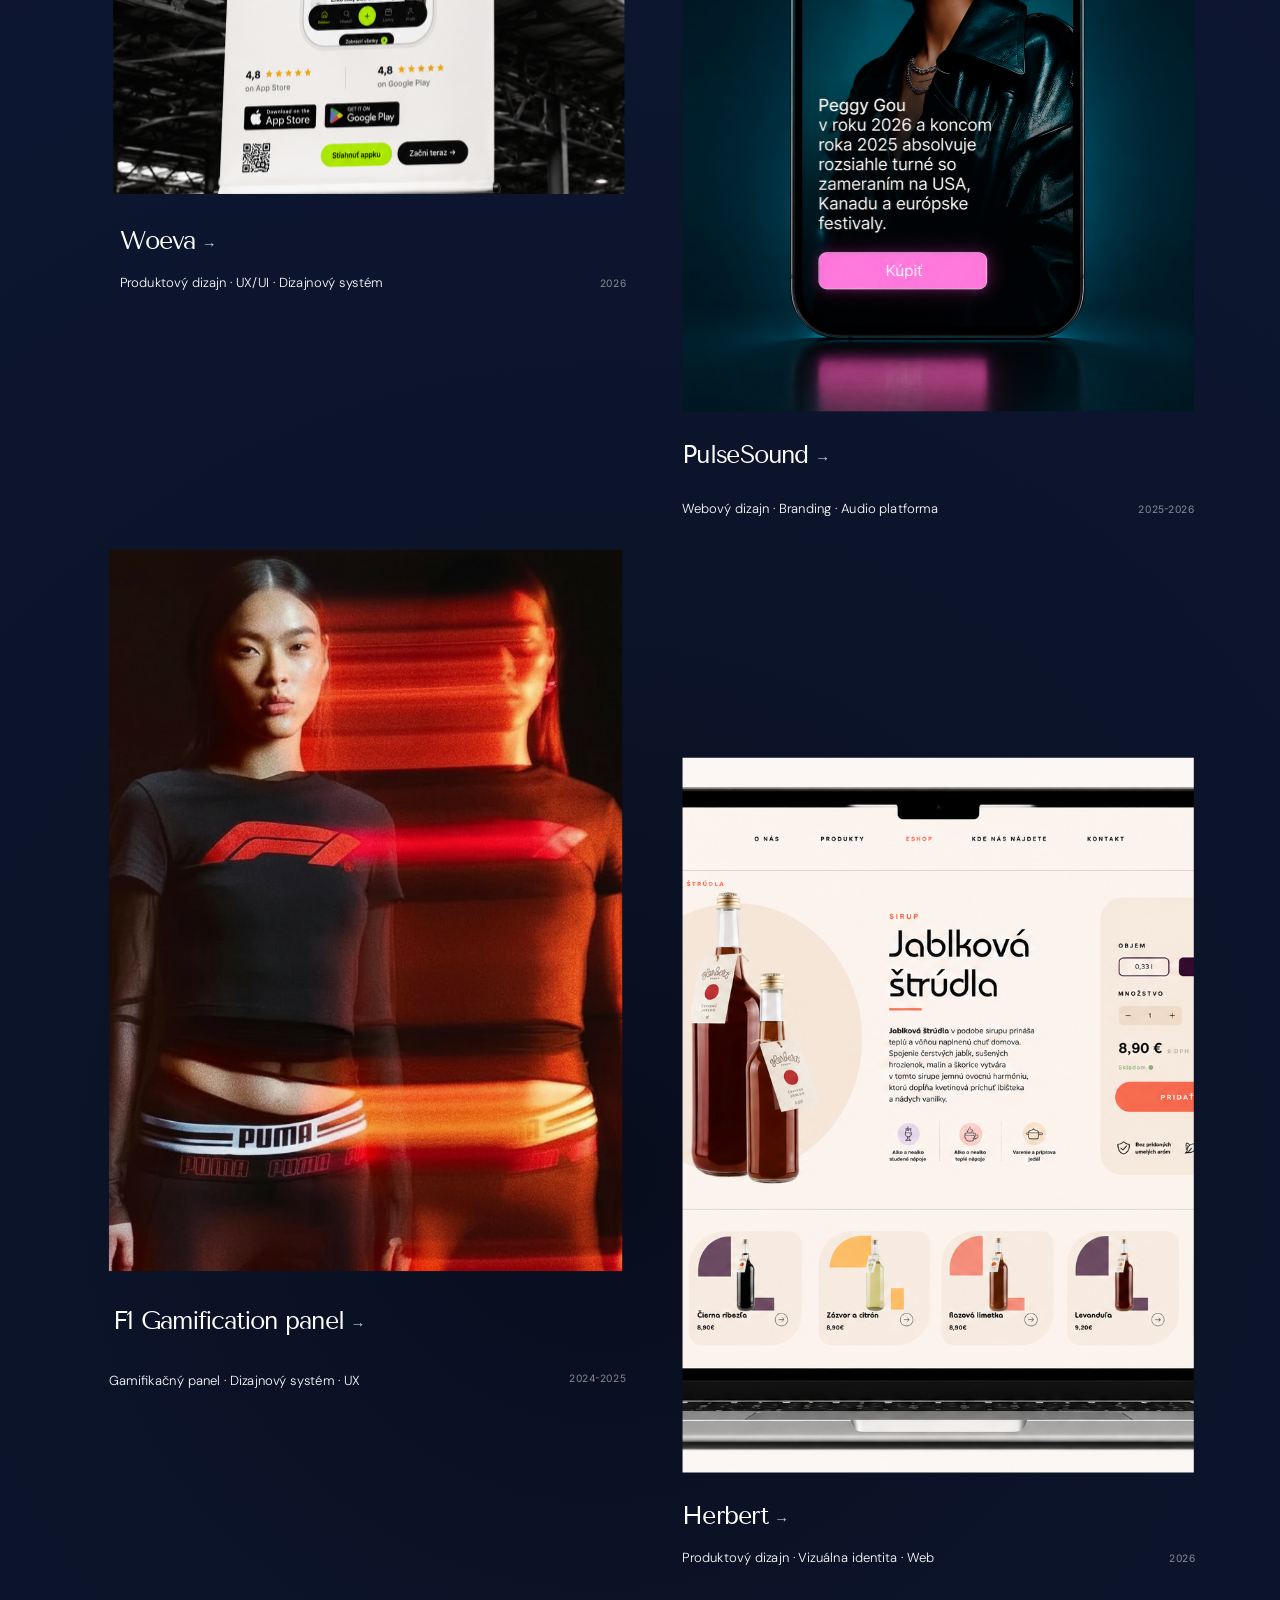
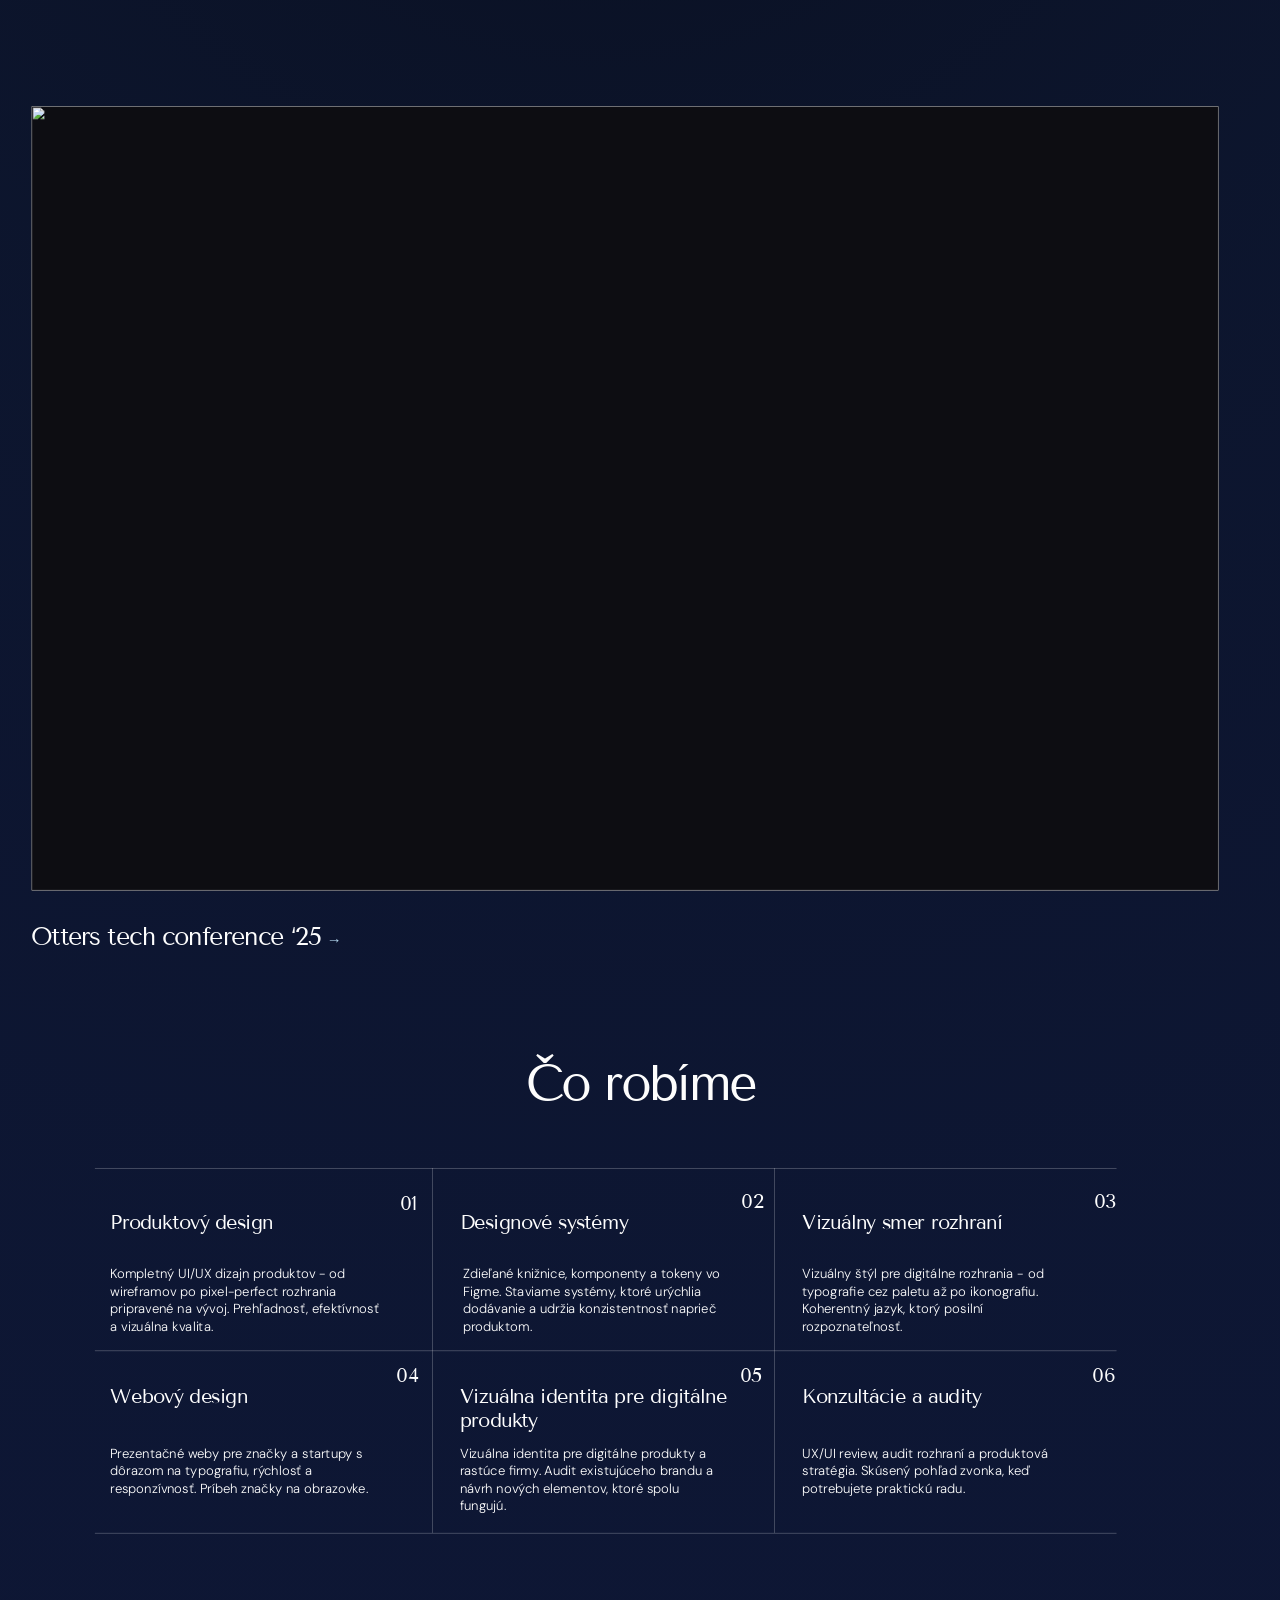
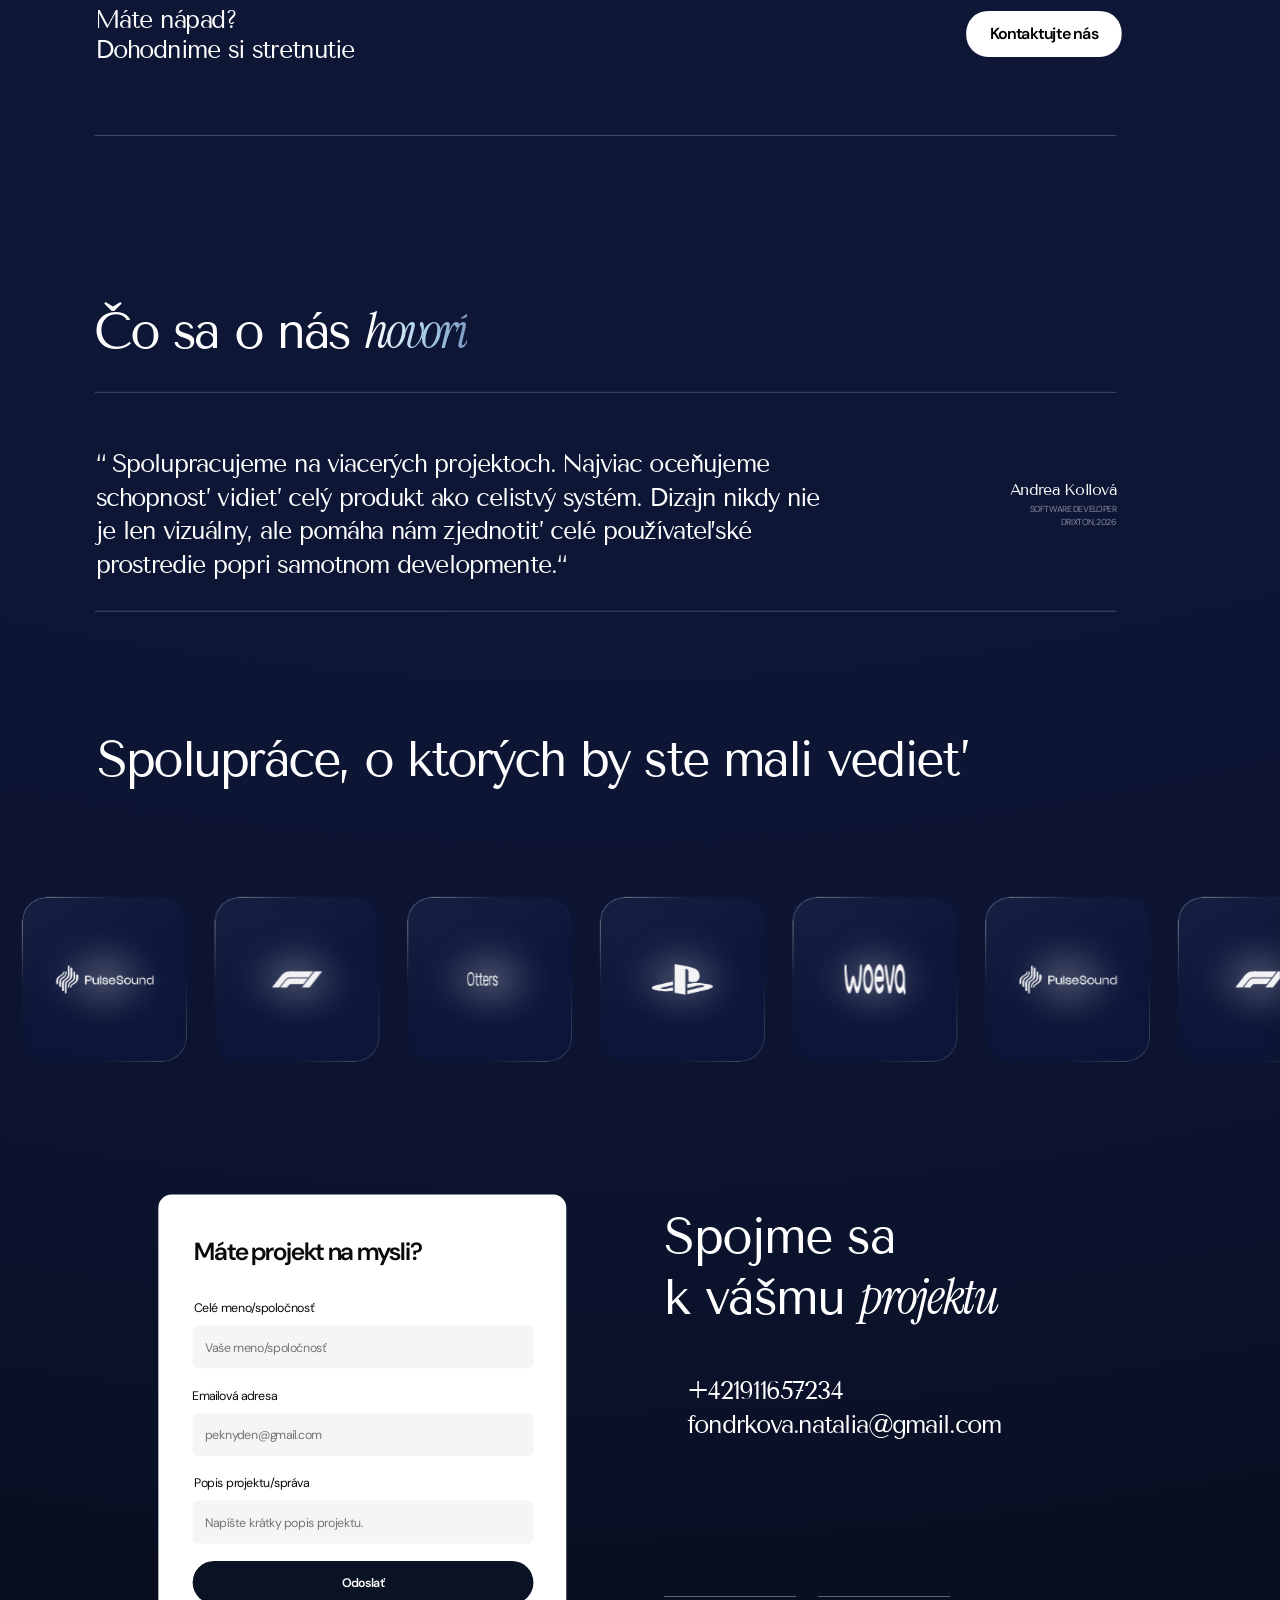
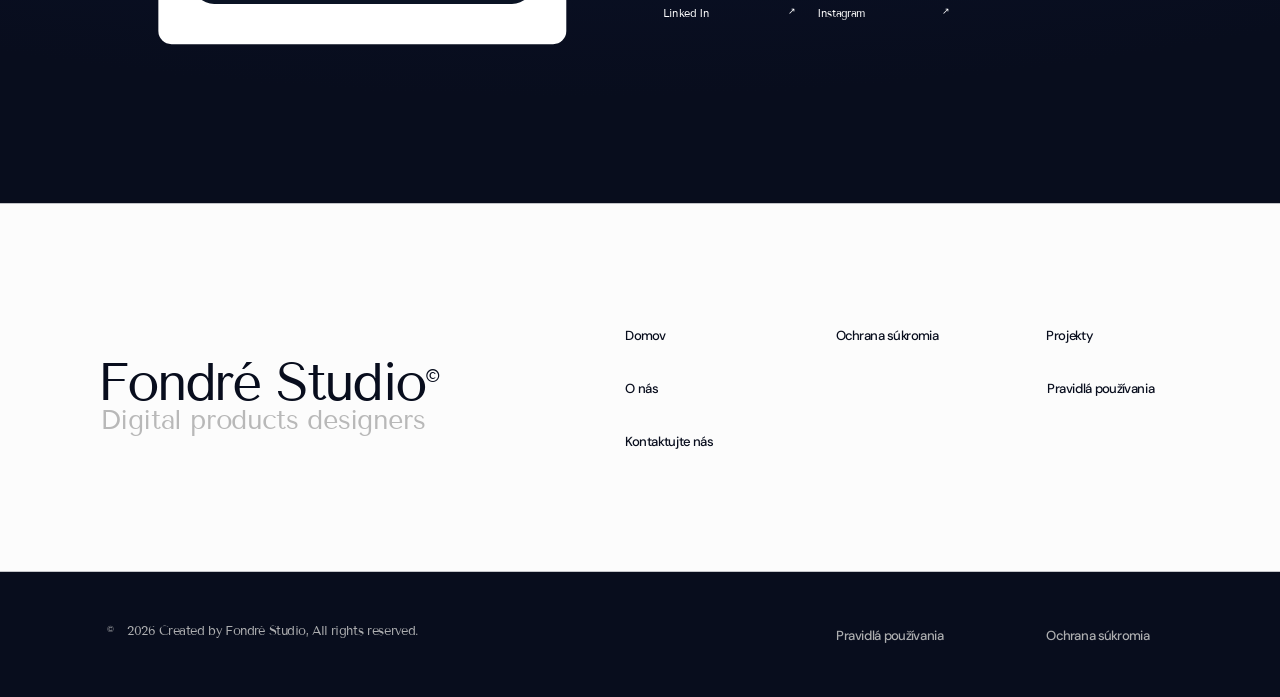
==== commit 34addfb1: "Projects stat: 26+ -> 16+" ====
--- a/index.html
+++ b/index.html
@@ -42,7 +42,7 @@
       <div class="abs dm" style="left:521px;top:1101.85px;font-size:15px;font-weight:500;color:#fff;letter-spacing:-0.75px">Medium size freelance projects</div>
 
       <!-- stats -->
-      <div class="reveal abs tenor" style="left:214px;top:1801px;font-size:68px;color:#fff;letter-spacing:-3.4px">26+</div>
+      <div class="reveal abs tenor" style="left:214px;top:1801px;font-size:68px;color:#fff;letter-spacing:-3.4px">16+</div>
       <div class="reveal abs dm" style="left:214px;top:1912px;width:205px;font-size:17px;color:#848792;letter-spacing:-0.85px;line-height:normal">Digitálne projekty posilnené strategickým dizajnom</div>
       <div class="reveal abs tenor" style="left:624px;top:1806px;font-size:68px;color:#fff;letter-spacing:-3.4px">74%</div>
       <div class="reveal abs dm" style="left:618px;top:1912px;width:205px;font-size:17px;color:#848792;letter-spacing:-0.85px;line-height:normal">Priemerný nárast zapojenia používateľov</div>
@@ -189,7 +189,7 @@
       <p class="m-lead">Tvoríme digitálne produkty, weby s dôrazom na performance, jasnosť a charakter.</p>
       <img class="m-hero-photo" src="assets/hero_foto.png" alt="" style="object-position:60% 50%">
       <div class="m-stats">
-        <div class="m-stat"><div class="num">26+</div><div class="lbl">Digitálne projekty posilnené strategickým dizajnom</div></div>
+        <div class="m-stat"><div class="num">16+</div><div class="lbl">Digitálne projekty posilnené strategickým dizajnom</div></div>
         <div class="m-stat"><div class="num">74%</div><div class="lbl">Priemerný nárast zapojenia používateľov</div></div>
         <div class="m-stat"><div class="num">8 years</div><div class="lbl">Roky skúseností v odvetví</div></div>
         <div class="m-stat"><div class="num">99.2%</div><div class="lbl">Spokojnosť s realizáciou projektu</div></div>
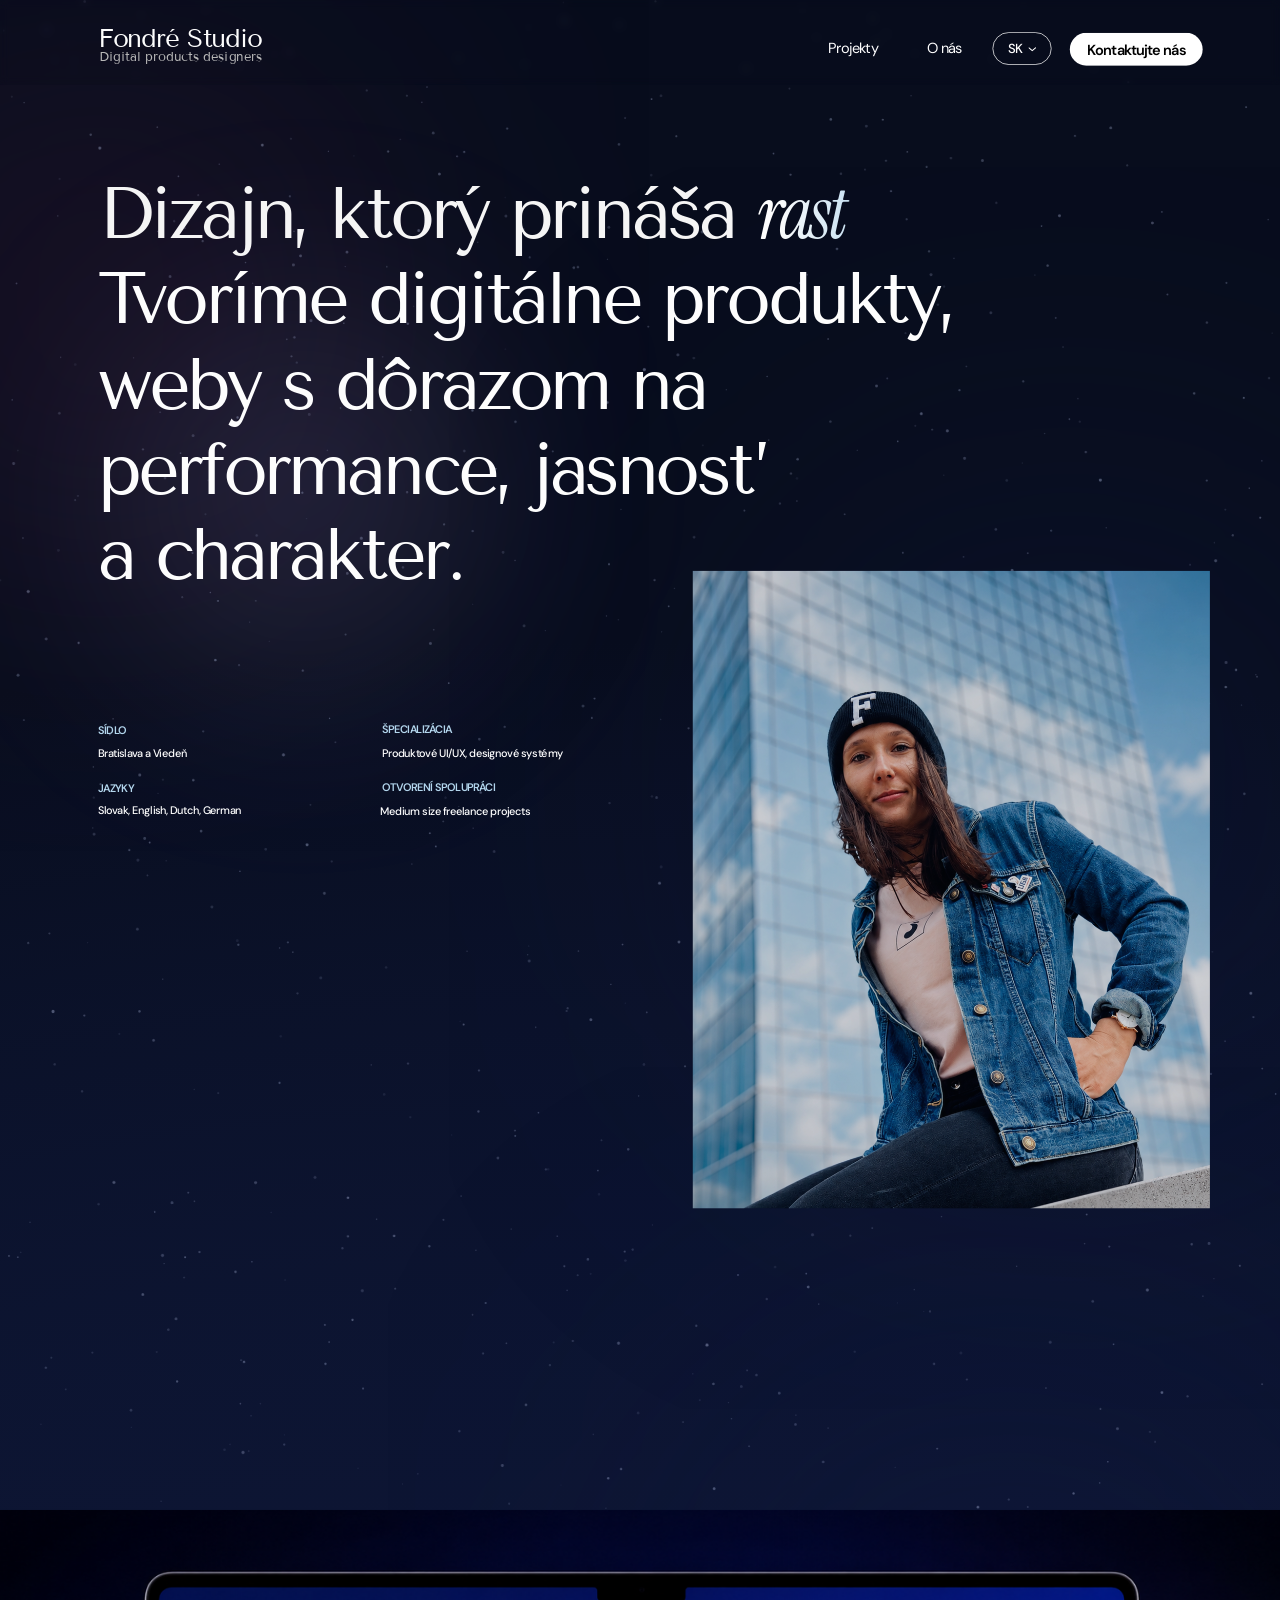
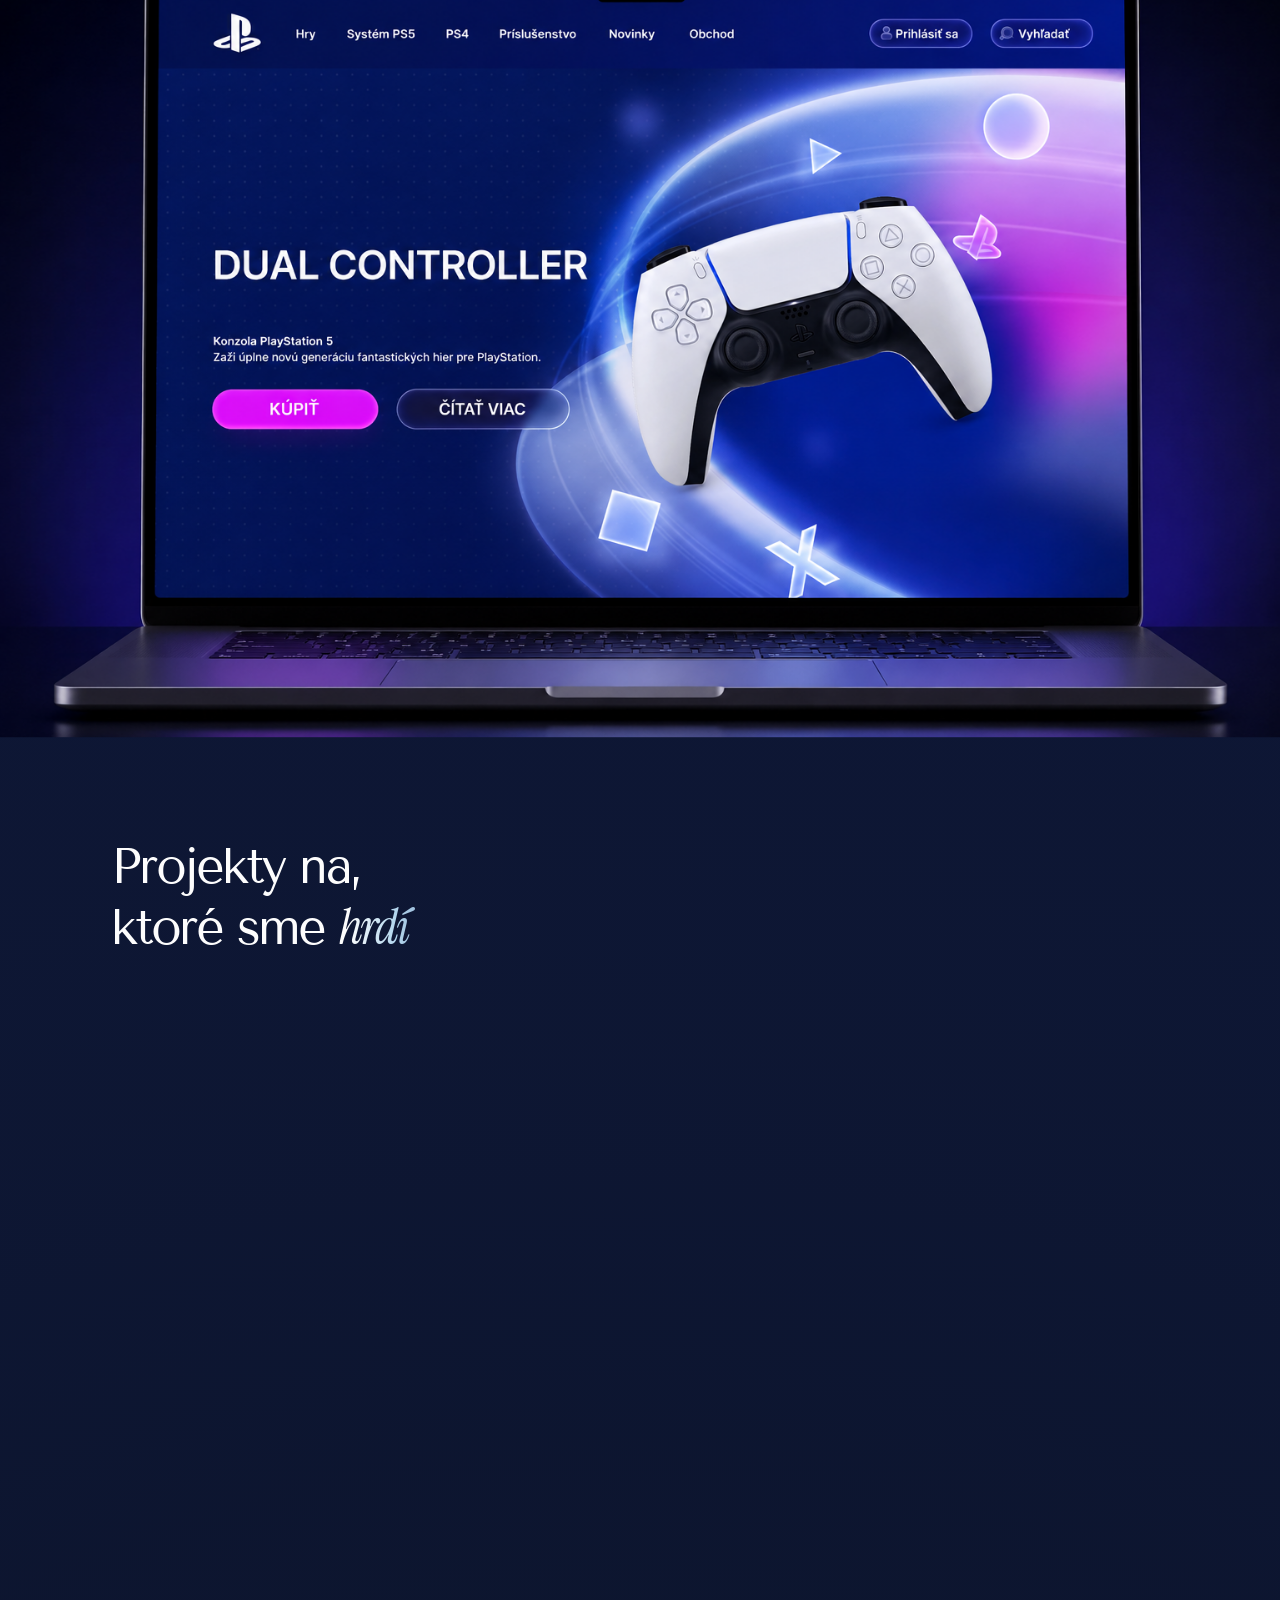
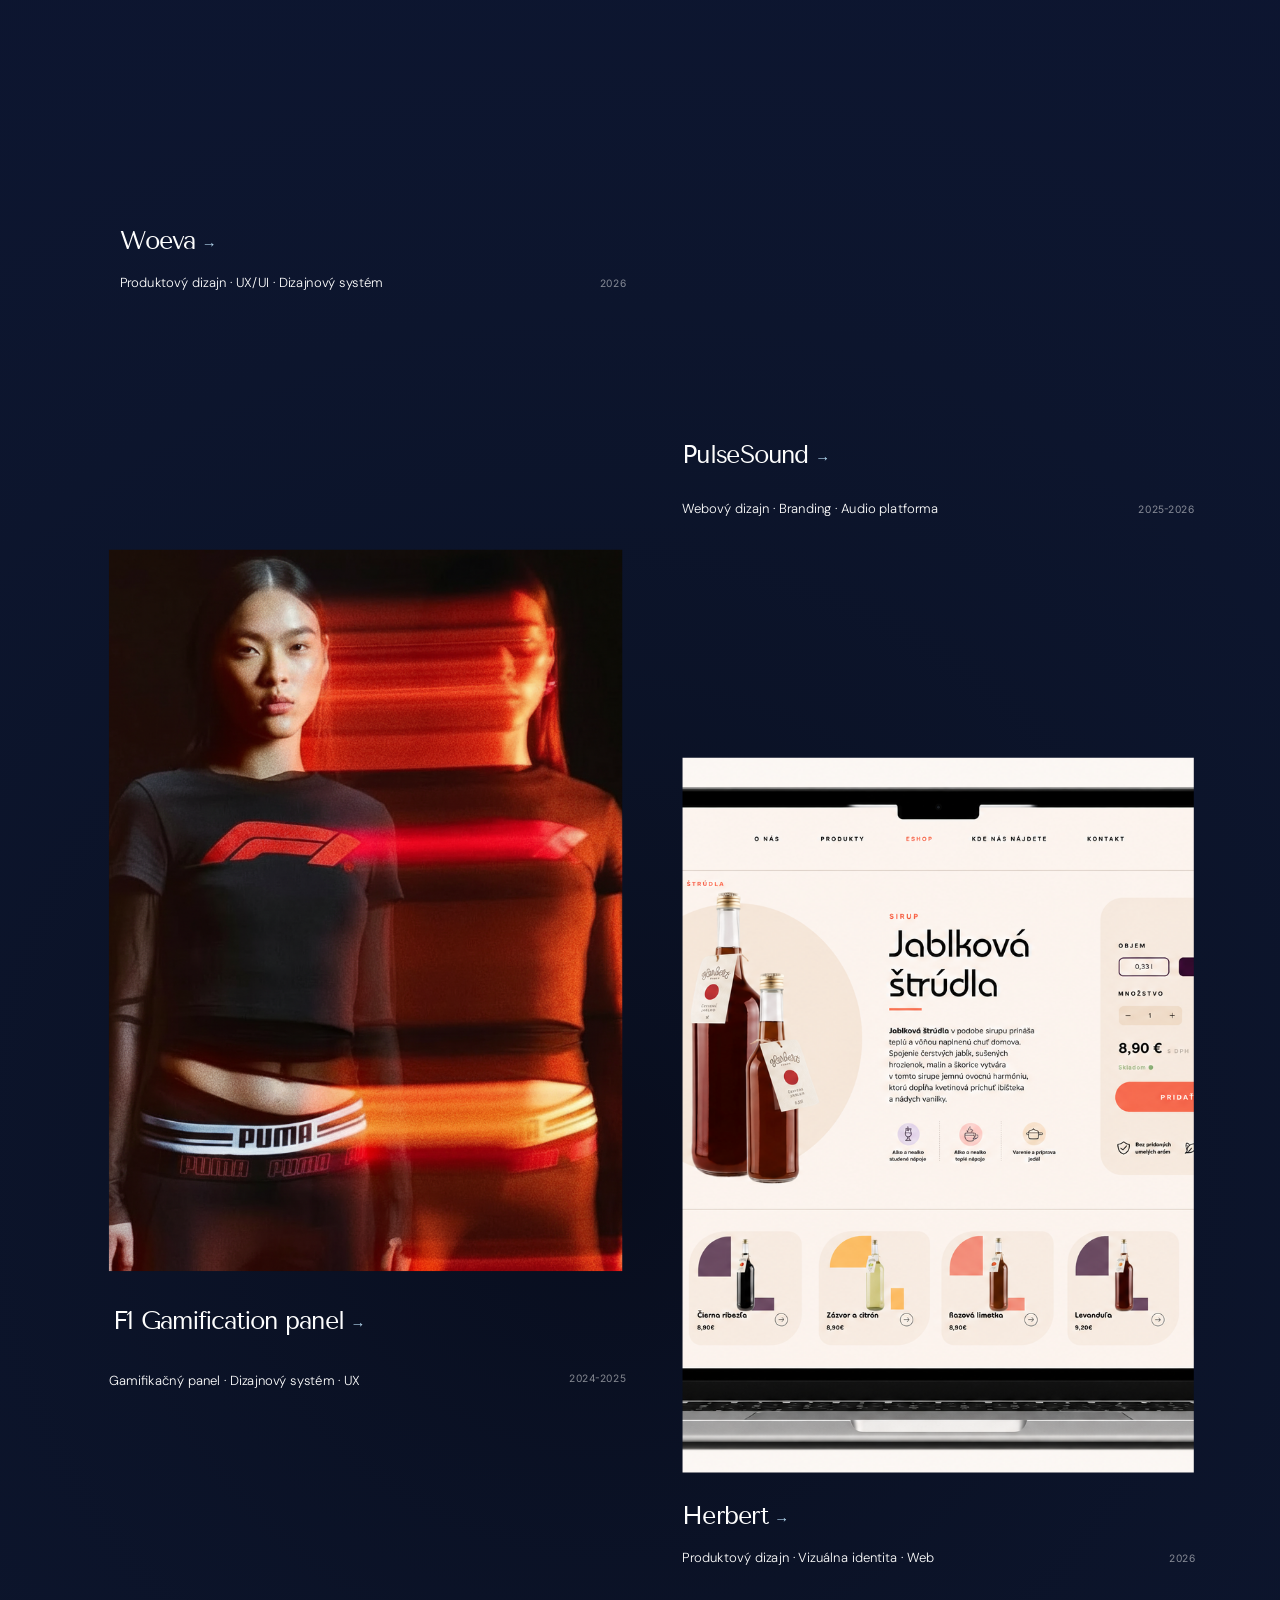
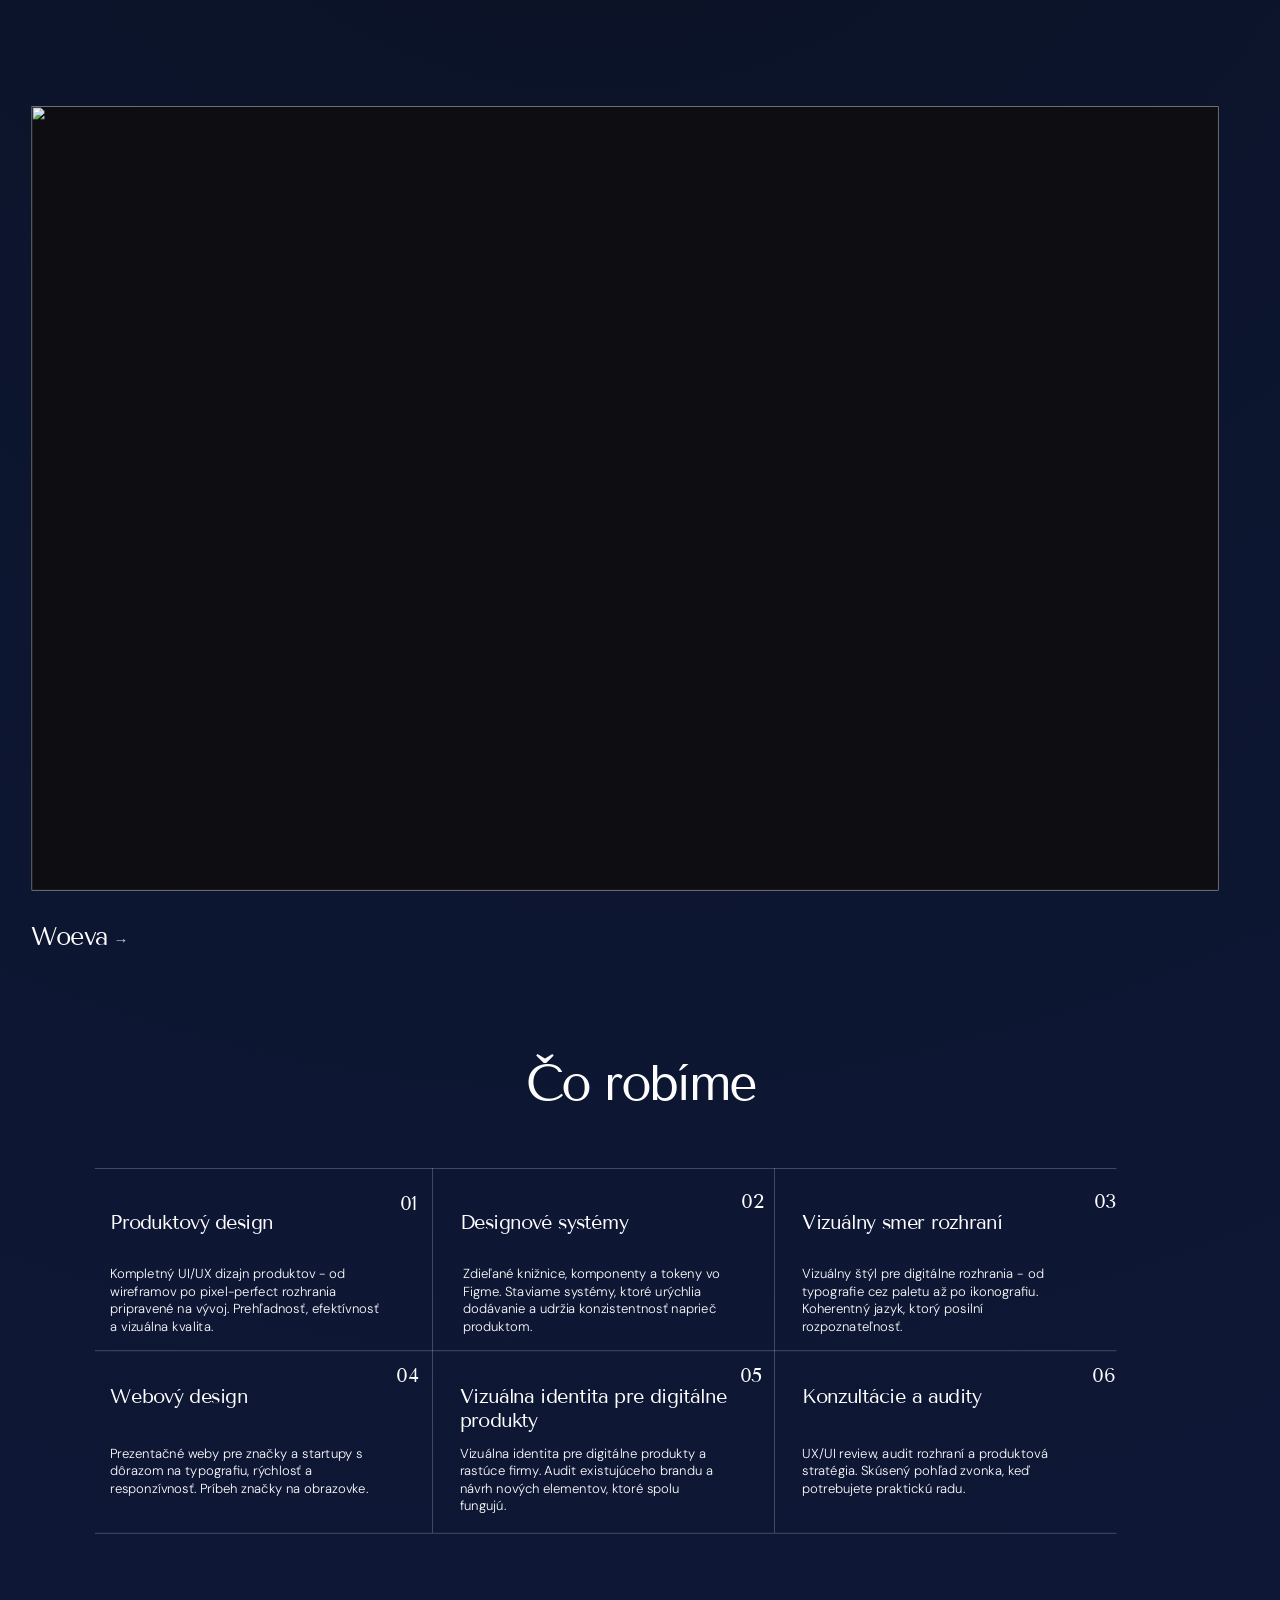
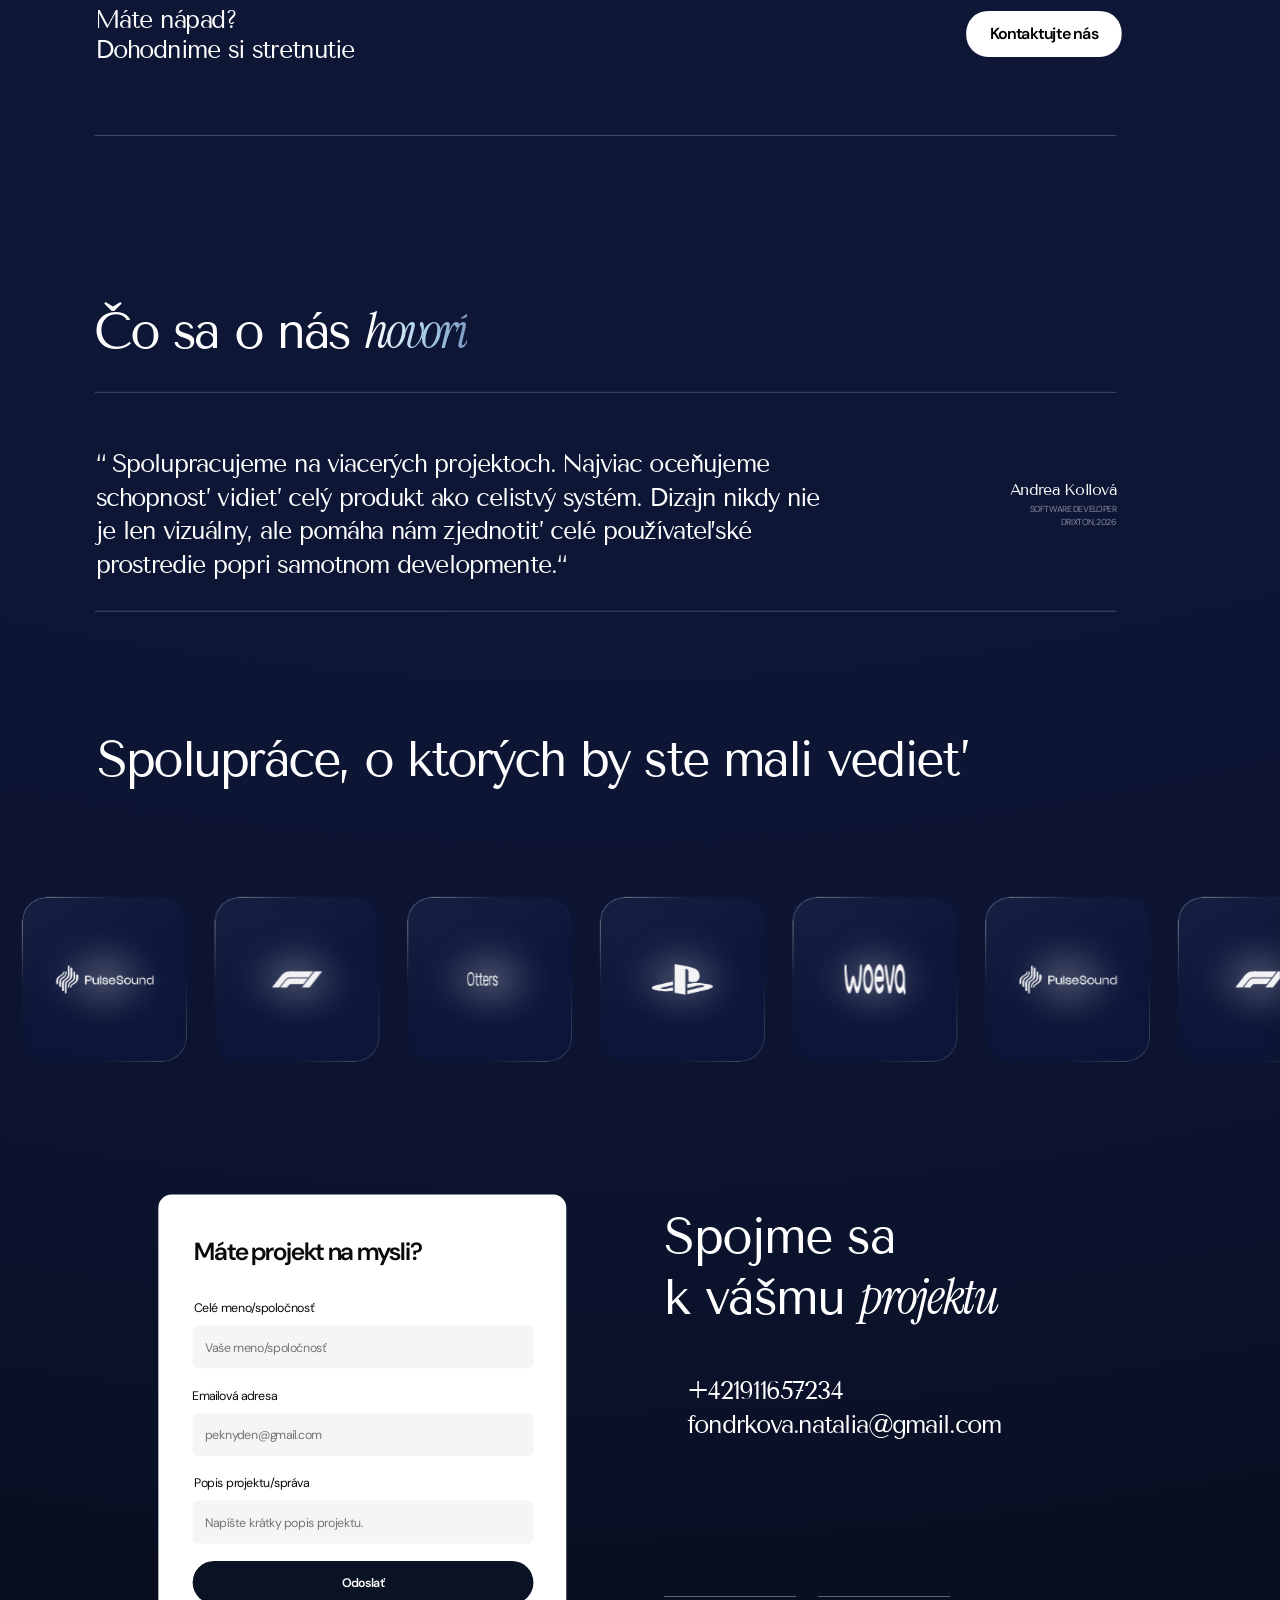
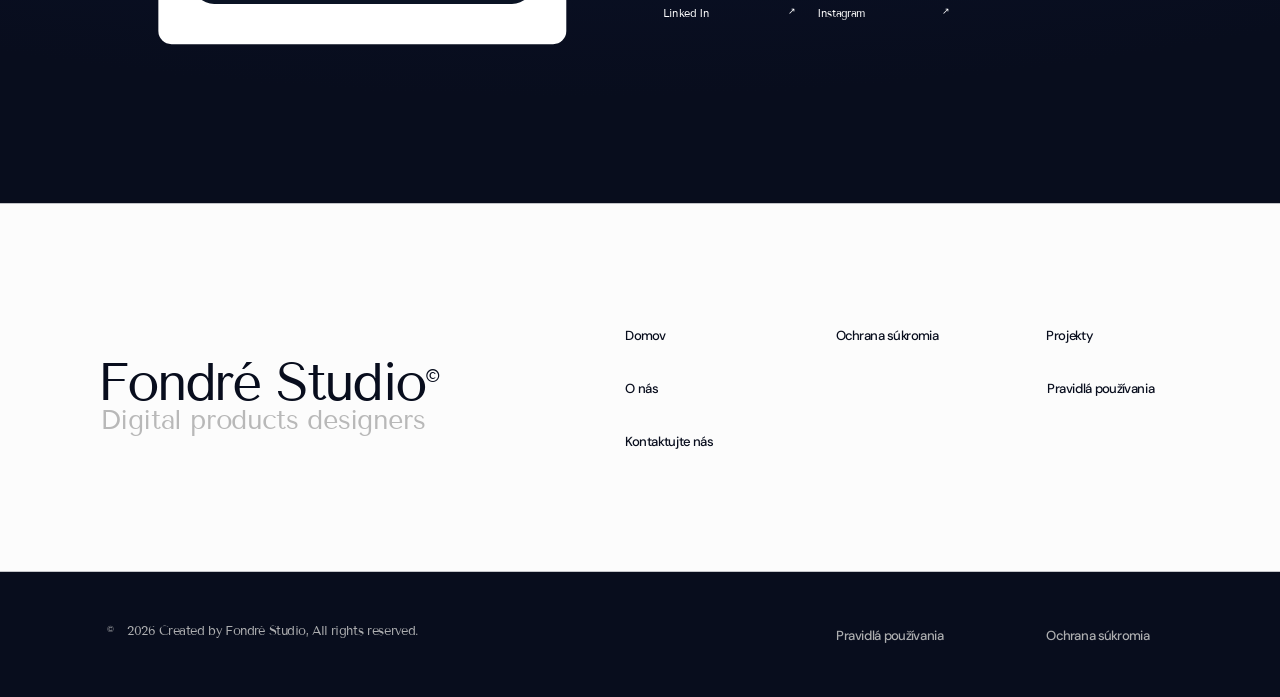
==== commit 2b301398: "Home carousel: sync title/link with slide; Woeva modal copy tweaks - Home projects carousel now upda" ====
--- a/index.html
+++ b/index.html
@@ -271,5 +271,52 @@
 <script src="app.js"></script>
 <script src="i18n.js"></script>
 <script src="project-modals.js"></script>
+<script>
+/* home projects carousel: sync the title + modal link with the current slide
+   (carousel_1 = Otters, carousel_2 = PulseSound, carousel_3 = Woeva) */
+(function () {
+  var MAP = [
+    { p: 'otters', n: 'Otters tech conference ‘25' },
+    { p: 'pulsesound', n: 'PulseSound' },
+    { p: 'woeva', n: 'Woeva' }
+  ];
+  function setText(el, txt) {
+    if (!el) return;
+    var t = null, i;
+    for (i = 0; i < el.childNodes.length; i++) { if (el.childNodes[i].nodeType === 3) { t = el.childNodes[i]; break; } }
+    if (t) t.nodeValue = txt; else el.insertBefore(document.createTextNode(txt), el.firstChild);
+  }
+  /* desktop: CSS-animated carousel -> read the track transform */
+  var car = document.querySelector('#frame .carousel[data-proj]');
+  var track = car && car.querySelector('.track');
+  var dTitle = document.querySelector('#frame .tenor[data-proj="otters"]');
+  if (car && track && dTitle) {
+    var dCur = -1;
+    var now = function () { return (window.performance && performance.now) ? performance.now() : Date.now(); };
+    var t0 = now();
+    /* keep t0 aligned with the CSS animation's real start */
+    if (track.getAnimations) { var a0 = track.getAnimations()[0]; if (a0 && a0.currentTime != null) t0 = now() - a0.currentTime; }
+    var pick = function () {
+      var pct = ((now() - t0) % 15000) / 150; /* slideTrack runs 15s */
+      var idx = pct < 23.33 ? 0 : pct < 50 ? 1 : pct < 76.66 ? 2 : 0;
+      if (idx !== dCur) { dCur = idx; var o = MAP[idx]; setText(dTitle, o.n); dTitle.setAttribute('data-proj', o.p); car.setAttribute('data-proj', o.p); }
+    };
+    setInterval(pick, 120); pick();
+  }
+  /* mobile: manual horizontal slider -> read scrollLeft */
+  var slider = document.querySelector('#mobile .m-slider');
+  if (slider) {
+    var mCard = slider.nextElementSibling, mTtl = mCard && mCard.querySelector('.ttl'), mCur = -1;
+    var msync = function () {
+      var s = slider.querySelector('.m-slide'); if (!s) return;
+      var sw2 = s.getBoundingClientRect().width + 12;
+      var idx = Math.max(0, Math.min(2, Math.round(slider.scrollLeft / sw2)));
+      if (idx !== mCur) { mCur = idx; var o = MAP[idx]; setText(mTtl, o.n); if (mCard) mCard.setAttribute('data-proj', o.p); }
+    };
+    slider.addEventListener('scroll', msync, { passive: true });
+    msync();
+  }
+})();
+</script>
 </body>
 </html>
--- a/styles.css
+++ b/styles.css
@@ -343,8 +343,7 @@
 .pd-close:hover{background:rgba(255,255,255,.12);border-color:rgba(255,255,255,.4)}
 .pd-eyebrow{display:flex;align-items:center;gap:12px;flex-wrap:wrap;
   font-family:'DM Sans',sans-serif;font-weight:600;font-size:12.5px;letter-spacing:2px;text-transform:uppercase;color:#b3d6ed}
-.pd-tag{font-size:11px;letter-spacing:1.5px;padding:3px 11px;border-radius:20px;border:1px solid rgba(179,214,237,.45);color:#b3d6ed}
-.pd-title{font-family:'Tenor Sans',serif;font-size:clamp(30px,4.6vw,44px);color:#fff;letter-spacing:-1.8px;line-height:1.05;margin:18px 0 4px}
+.pd-title{font-family:'Tenor Sans',serif;font-weight:400;font-size:clamp(30px,4.6vw,44px);color:#fff;letter-spacing:-1.8px;line-height:1.05;margin:18px 0 4px}
 .pd-section{margin-top:26px}
 .pd-label{font-family:'DM Sans',sans-serif;font-weight:600;font-size:12.5px;letter-spacing:1.5px;text-transform:uppercase;color:rgba(255,255,255,.42);margin-bottom:9px}
 .pd-text{font-family:'DM Sans',sans-serif;font-weight:300;font-size:17px;line-height:1.66;color:rgba(253,253,253,.84);letter-spacing:-0.2px}
@@ -361,9 +360,16 @@
 .pd-list li{position:relative;padding-left:20px;font-family:'DM Sans',sans-serif;font-weight:300;font-size:16.5px;line-height:1.55;color:rgba(253,253,253,.84);letter-spacing:-0.2px}
 .pd-list li::before{content:"";position:absolute;left:2px;top:10px;width:5px;height:5px;border-radius:50%;background:#b3d6ed}
 .pd-list li strong{font-weight:600;color:#fff}
-.pd-tags{display:flex;flex-wrap:wrap;gap:10px;margin-top:4px}
+.pd-tags{display:flex;flex-wrap:wrap;gap:10px;margin-top:15px}
 
 /* project modal triggers: arrow next to the name, pointer on name + image */
 .pimg[data-proj],.proj-card[data-proj],.carousel[data-proj],.m-proj[data-proj],.tenor[data-proj]{cursor:pointer}
 .pd-titlearrow{display:inline-block;margin-left:9px;font-size:.6em;color:#b3d6ed;transition:transform .2s ease}
 .pd-titlelink:hover .pd-titlearrow{transform:translateX(4px)}
+
+/* modal scrollbar: thin + inset from the rounded corners so it never pokes out of the sheet */
+.pd-sheet{scrollbar-width:thin;scrollbar-color:rgba(255,255,255,.22) transparent}
+.pd-sheet::-webkit-scrollbar{width:10px}
+.pd-sheet::-webkit-scrollbar-track{background:transparent;margin:26px 0}
+.pd-sheet::-webkit-scrollbar-thumb{background:rgba(255,255,255,.16);border-radius:10px;border:3px solid transparent;background-clip:content-box}
+.pd-sheet::-webkit-scrollbar-thumb:hover{background:rgba(255,255,255,.30);background-clip:content-box}
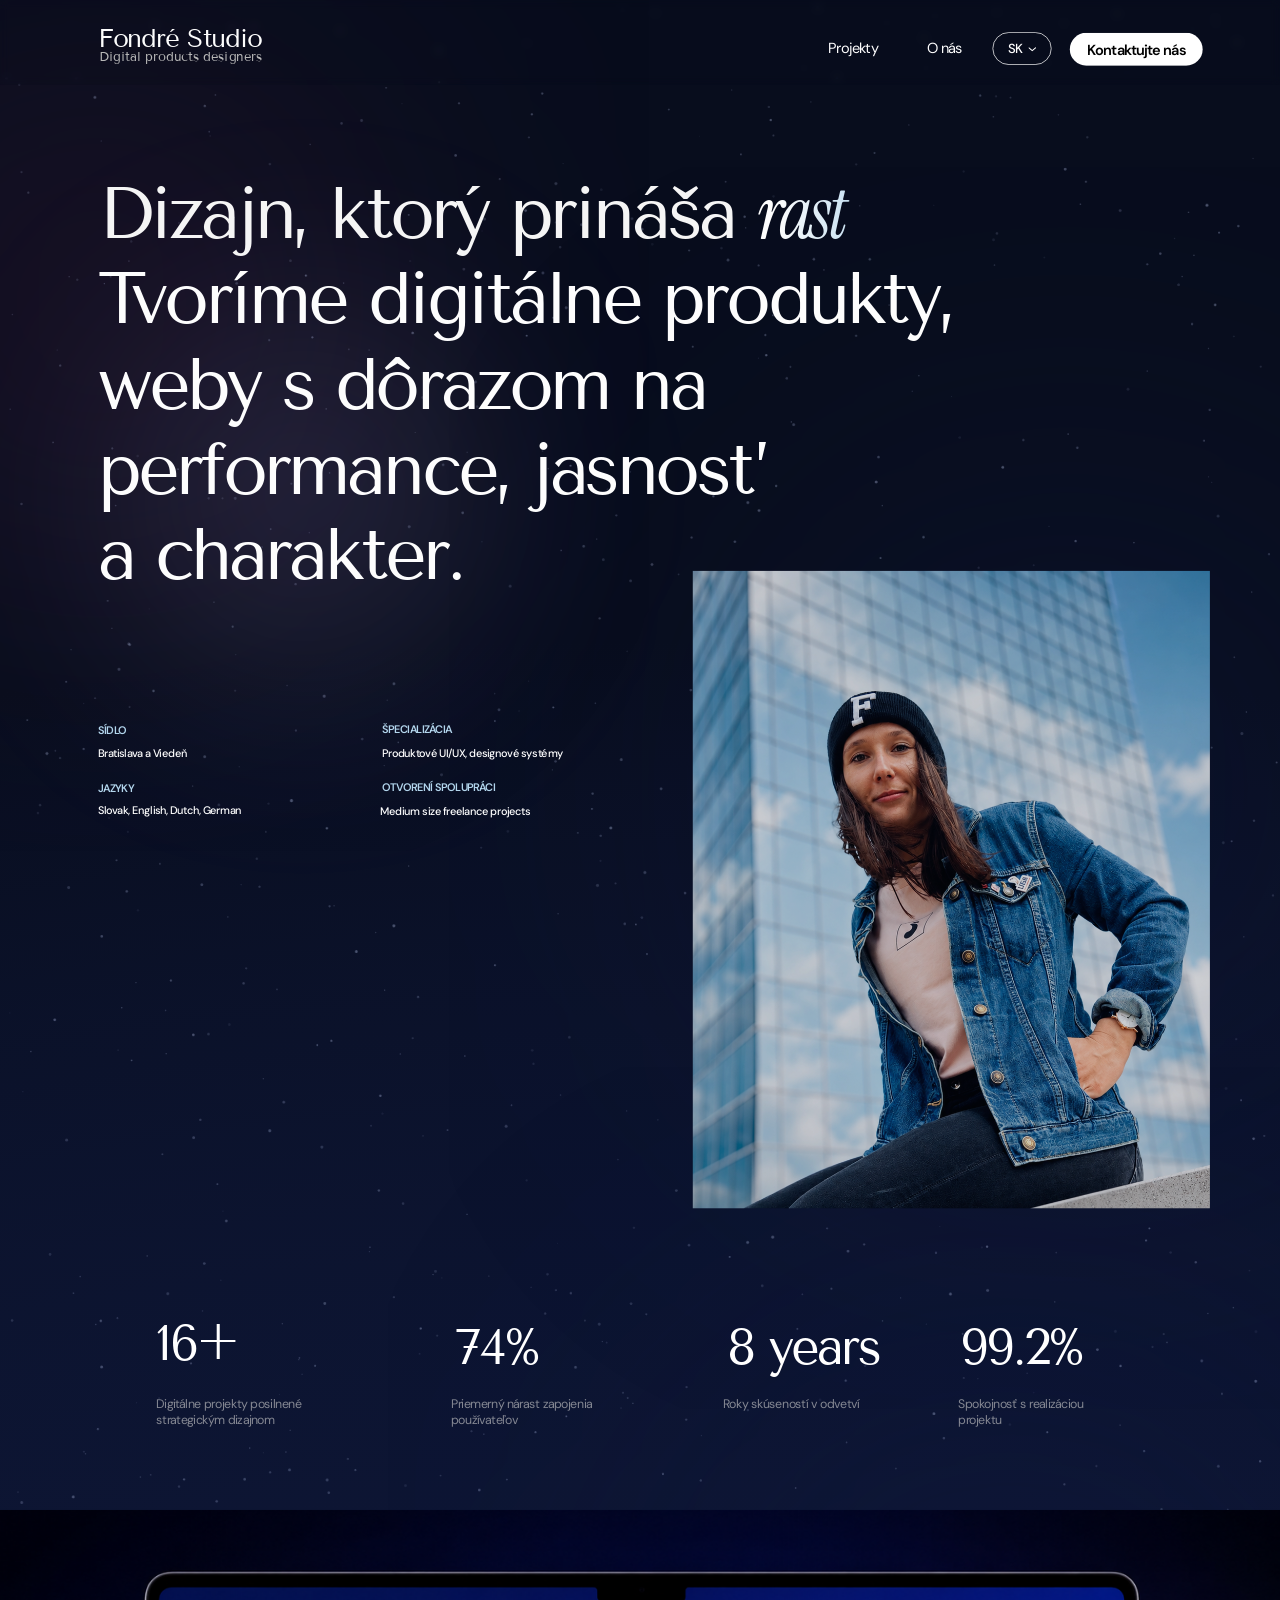
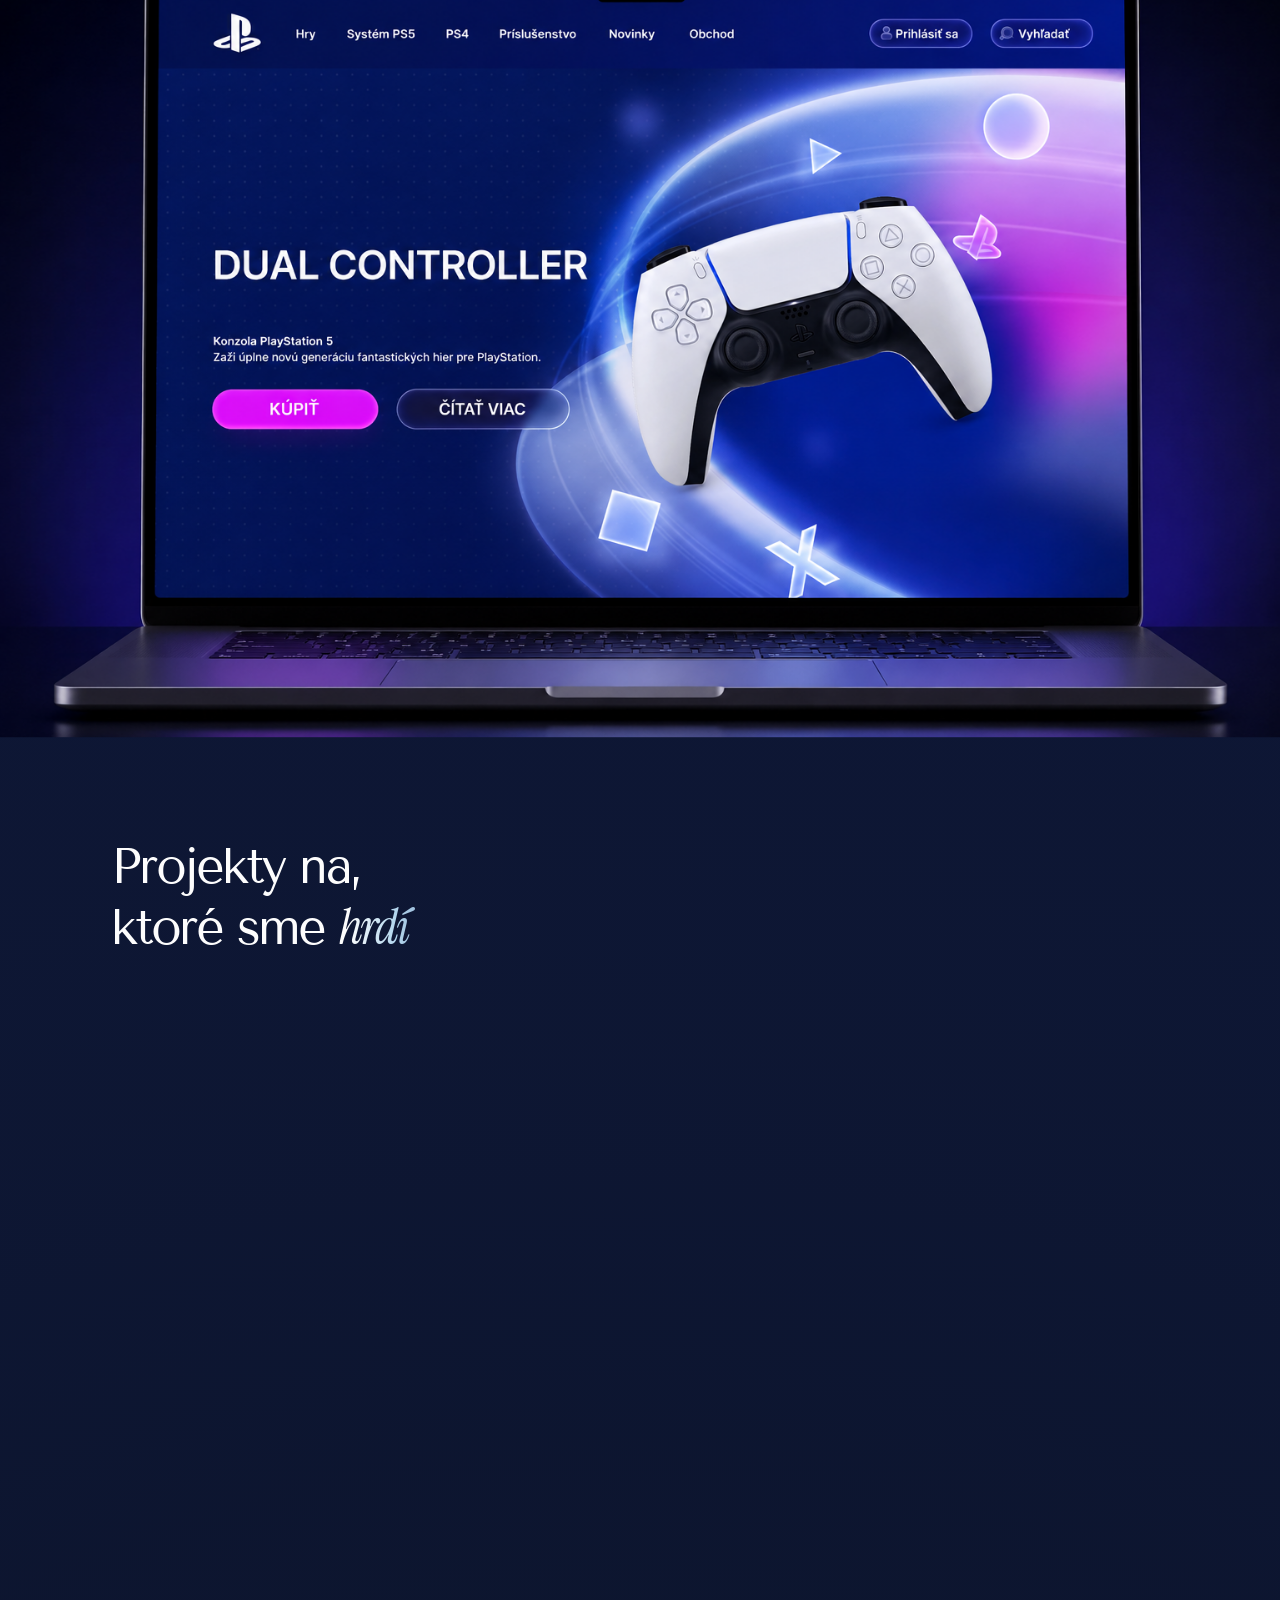
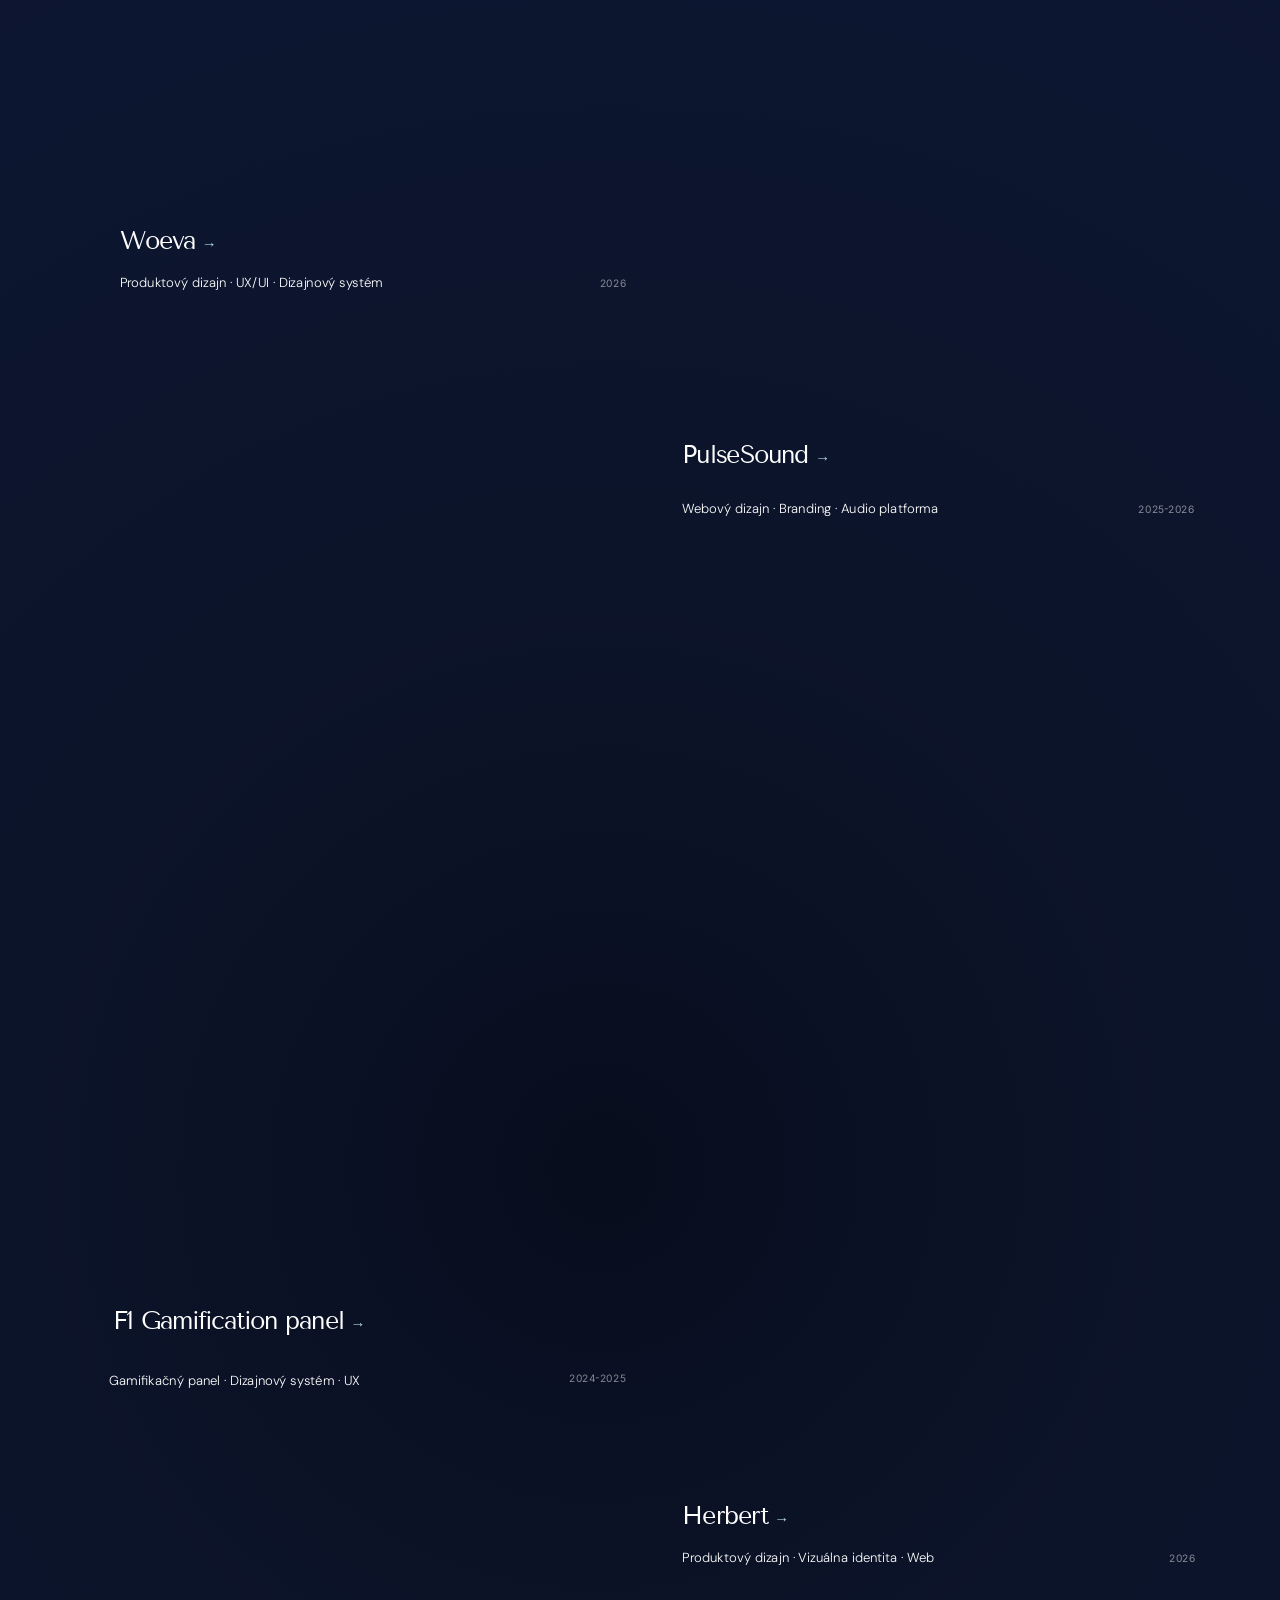
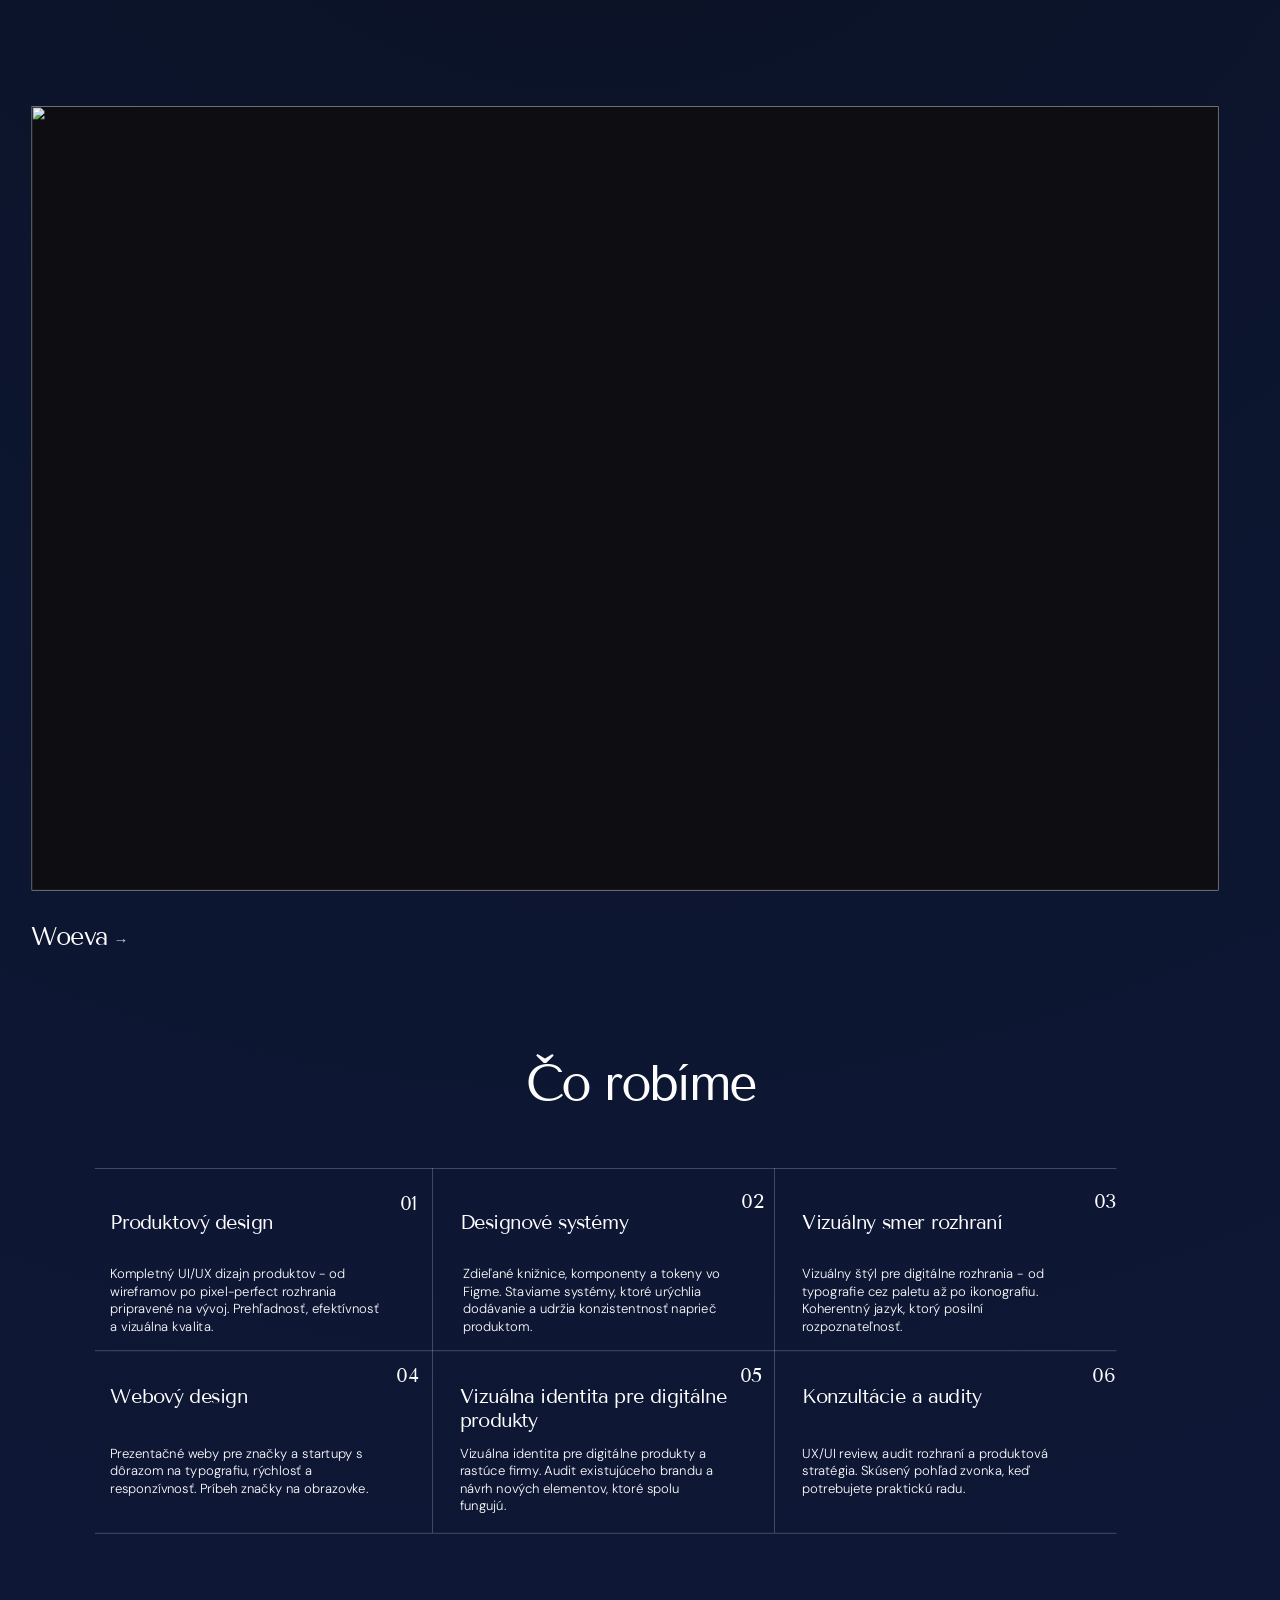
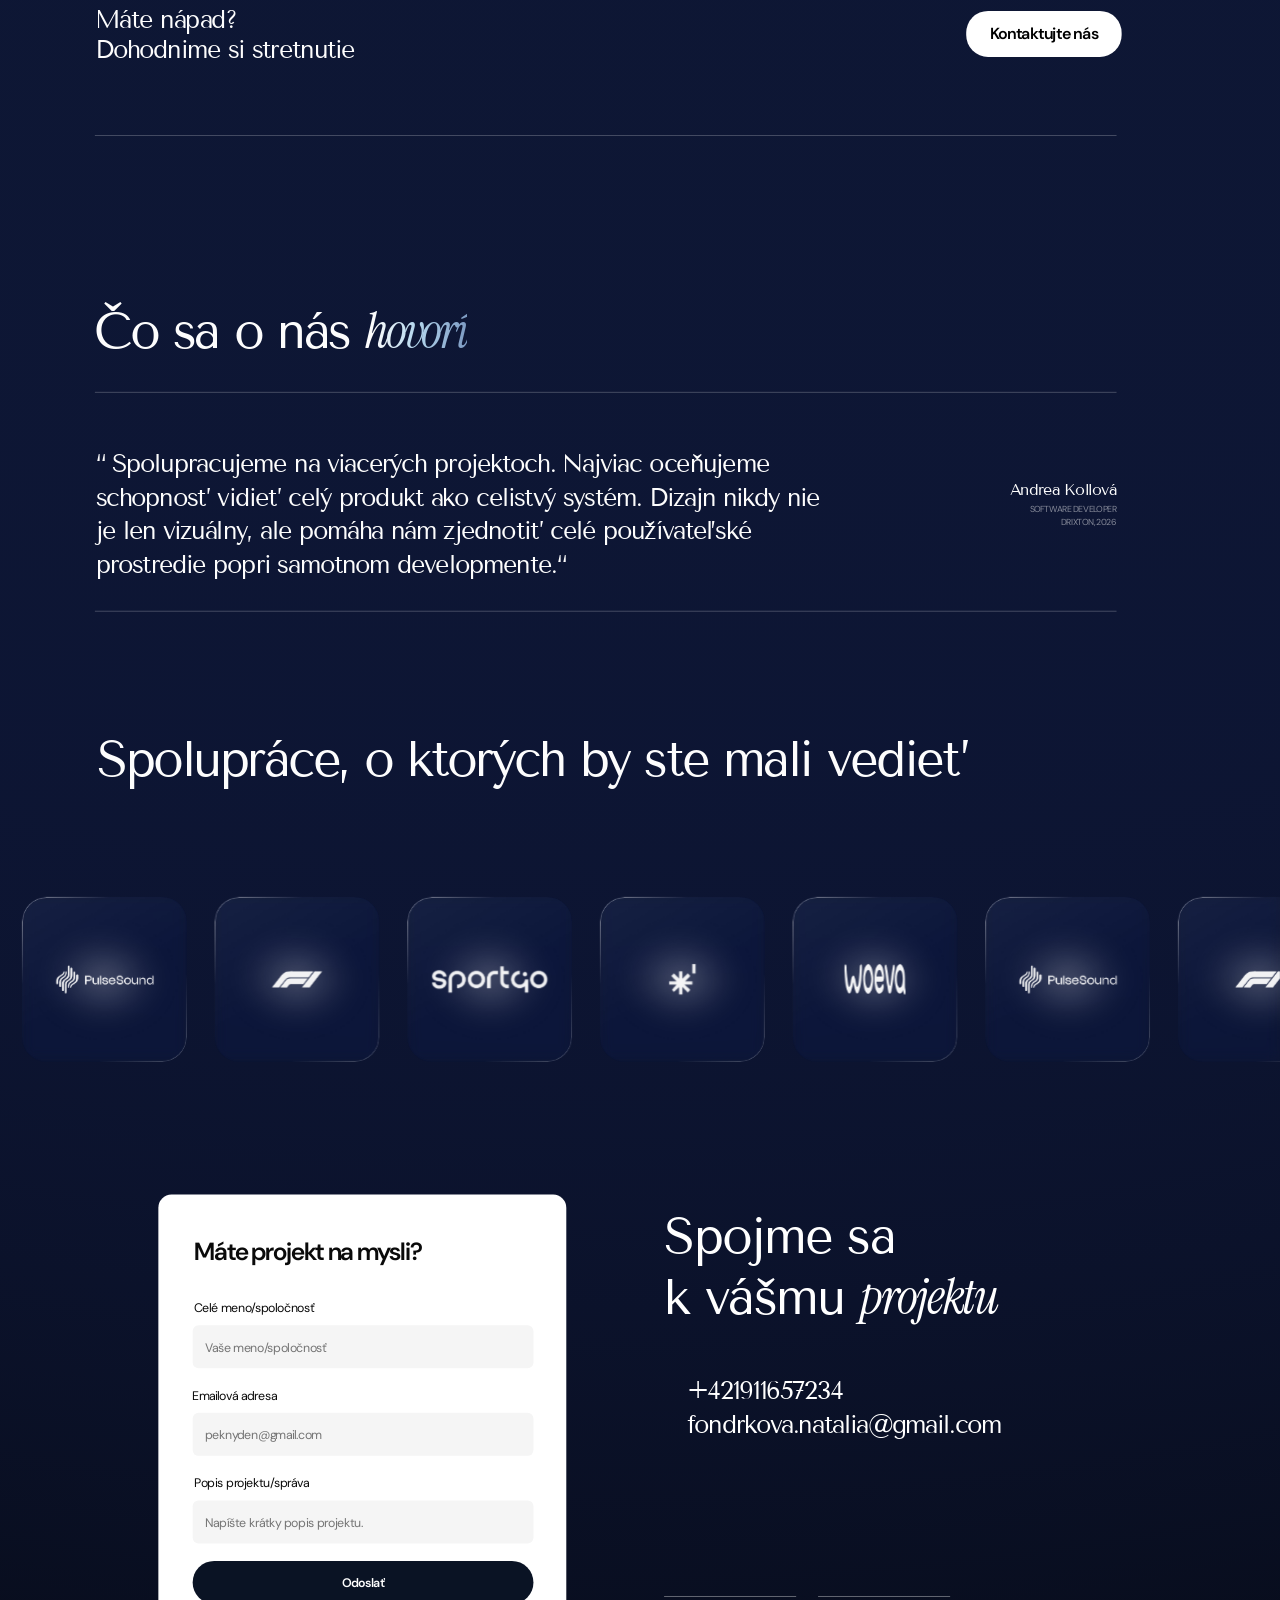
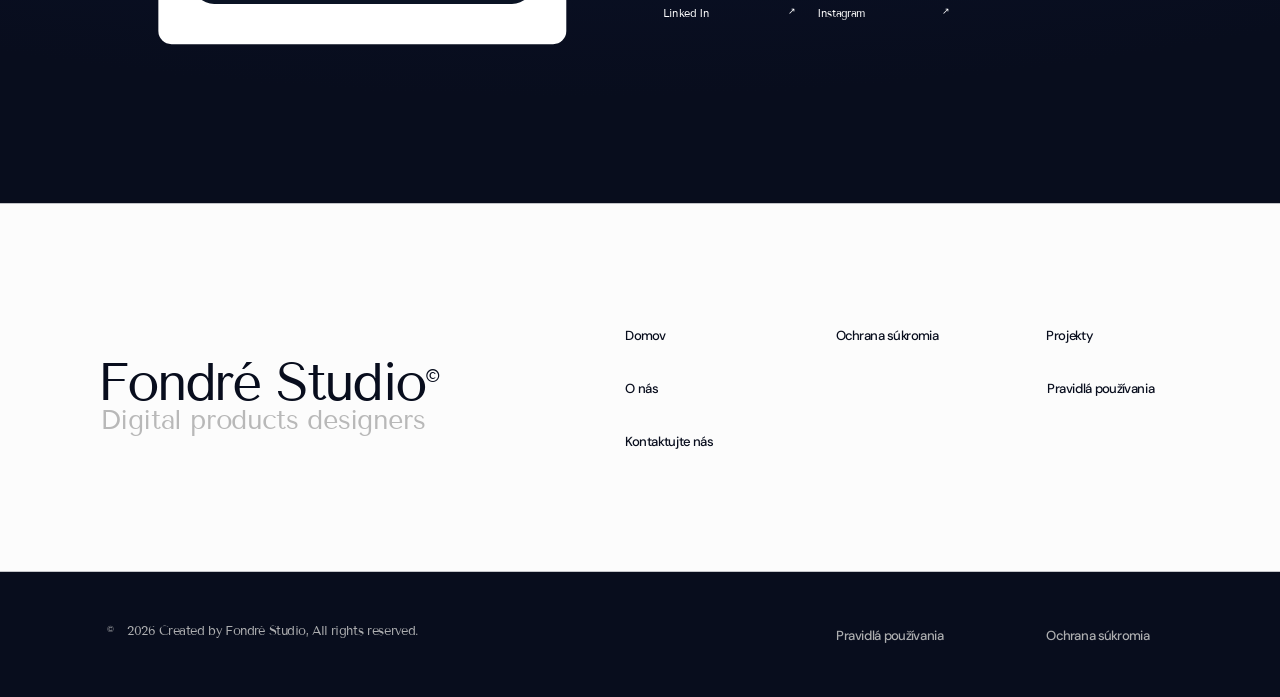
==== commit 8a528eb9: "Marquee logos: Otters -> Sportqo, PlayStation -> Drixton - Swap the glassmorphism marquee card logos" ====
--- a/index.html
+++ b/index.html
@@ -159,14 +159,14 @@
         <div class="row">
           <div class="marquee-card"><img src="assets/marquee_pulsesound.png" alt="PulseSound"></div>
           <div class="marquee-card"><img src="assets/f1_logo.svg" alt="F1"></div>
-          <div class="marquee-card"><img src="assets/otters_logo.svg" alt="Otters"></div>
-          <div class="marquee-card"><img src="assets/vector_logo.svg" alt="PlayStation"></div>
+          <div class="marquee-card"><img src="assets/sportqo_logo.png" class="sportqo" alt="Sportqo"></div>
+          <div class="marquee-card"><img src="assets/drixton_logo.svg" class="drixton" alt="Drixton"></div>
           <div class="marquee-card"><img src="assets/frame3751.svg" alt="Woeva"></div>
           <!-- duplicate for seamless loop -->
           <div class="marquee-card"><img src="assets/marquee_pulsesound.png" alt=""></div>
           <div class="marquee-card"><img src="assets/f1_logo.svg" alt=""></div>
-          <div class="marquee-card"><img src="assets/otters_logo.svg" alt=""></div>
-          <div class="marquee-card"><img src="assets/vector_logo.svg" alt=""></div>
+          <div class="marquee-card"><img src="assets/sportqo_logo.png" class="sportqo" alt="Sportqo"></div>
+          <div class="marquee-card"><img src="assets/drixton_logo.svg" class="drixton" alt="Drixton"></div>
           <div class="marquee-card"><img src="assets/frame3751.svg" alt=""></div>
         </div>
       </div>
@@ -253,13 +253,13 @@
       <div class="m-marquee"><div class="row">
         <div class="m-mcard"><img src="assets/marquee_pulsesound.png" alt=""></div>
         <div class="m-mcard"><img src="assets/f1_logo.svg" alt=""></div>
-        <div class="m-mcard"><img src="assets/otters_logo.svg" alt=""></div>
-        <div class="m-mcard"><img src="assets/vector_logo.svg" alt=""></div>
+        <div class="m-mcard"><img src="assets/sportqo_logo.png" class="sportqo" alt="Sportqo"></div>
+        <div class="m-mcard"><img src="assets/drixton_logo.svg" class="drixton" alt="Drixton"></div>
         <div class="m-mcard"><img src="assets/frame3751.svg" alt=""></div>
         <div class="m-mcard"><img src="assets/marquee_pulsesound.png" alt=""></div>
         <div class="m-mcard"><img src="assets/f1_logo.svg" alt=""></div>
-        <div class="m-mcard"><img src="assets/otters_logo.svg" alt=""></div>
-        <div class="m-mcard"><img src="assets/vector_logo.svg" alt=""></div>
+        <div class="m-mcard"><img src="assets/sportqo_logo.png" class="sportqo" alt="Sportqo"></div>
+        <div class="m-mcard"><img src="assets/drixton_logo.svg" class="drixton" alt="Drixton"></div>
         <div class="m-mcard"><img src="assets/frame3751.svg" alt=""></div>
       </div></div>
     </section>
--- a/styles.css
+++ b/styles.css
@@ -373,3 +373,6 @@
 .pd-sheet::-webkit-scrollbar-track{background:transparent;margin:26px 0}
 .pd-sheet::-webkit-scrollbar-thumb{background:rgba(255,255,255,.16);border-radius:10px;border:3px solid transparent;background-clip:content-box}
 .pd-sheet::-webkit-scrollbar-thumb:hover{background:rgba(255,255,255,.30);background-clip:content-box}
+
+/* dark brand logos (Sportqo, Drixton) rendered white on the dark glass marquee cards */
+.marquee-card img.sportqo,.marquee-card img.drixton,.m-mcard img.sportqo,.m-mcard img.drixton{filter:brightness(0) invert(1)}
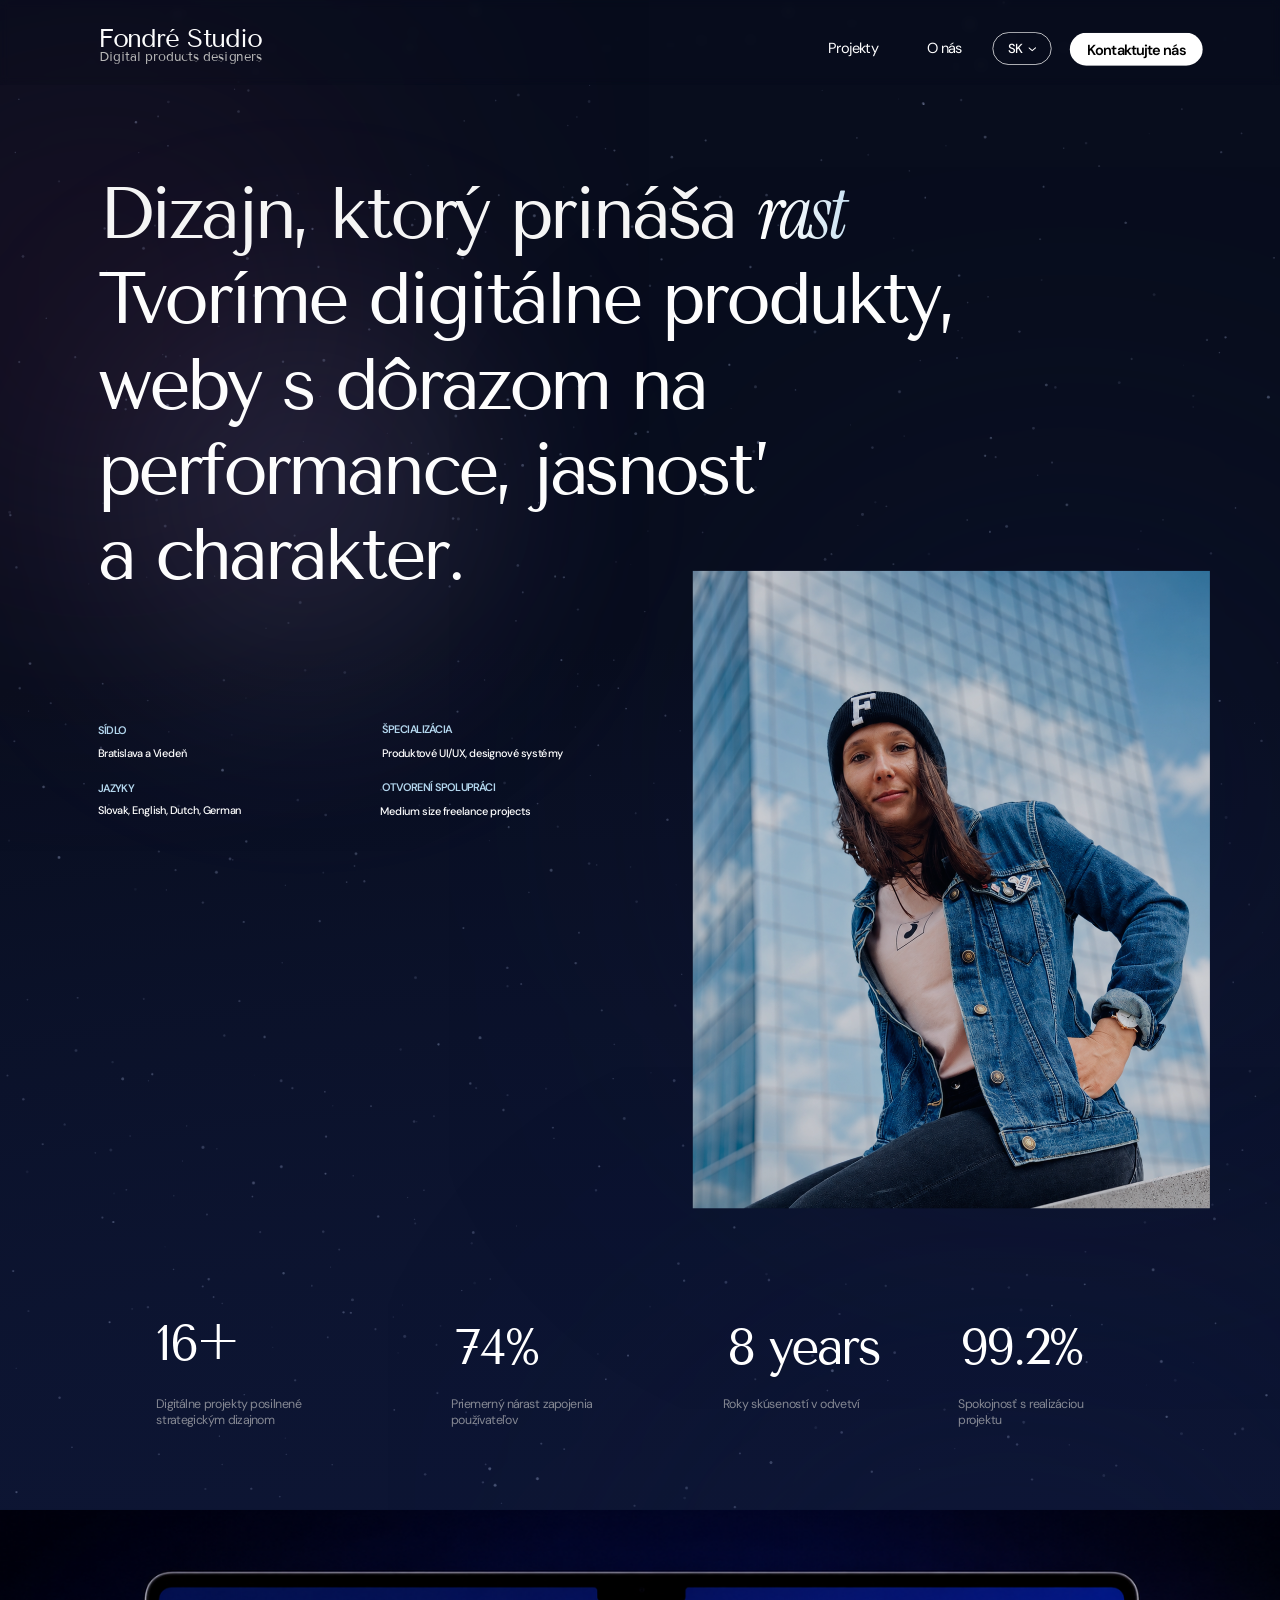
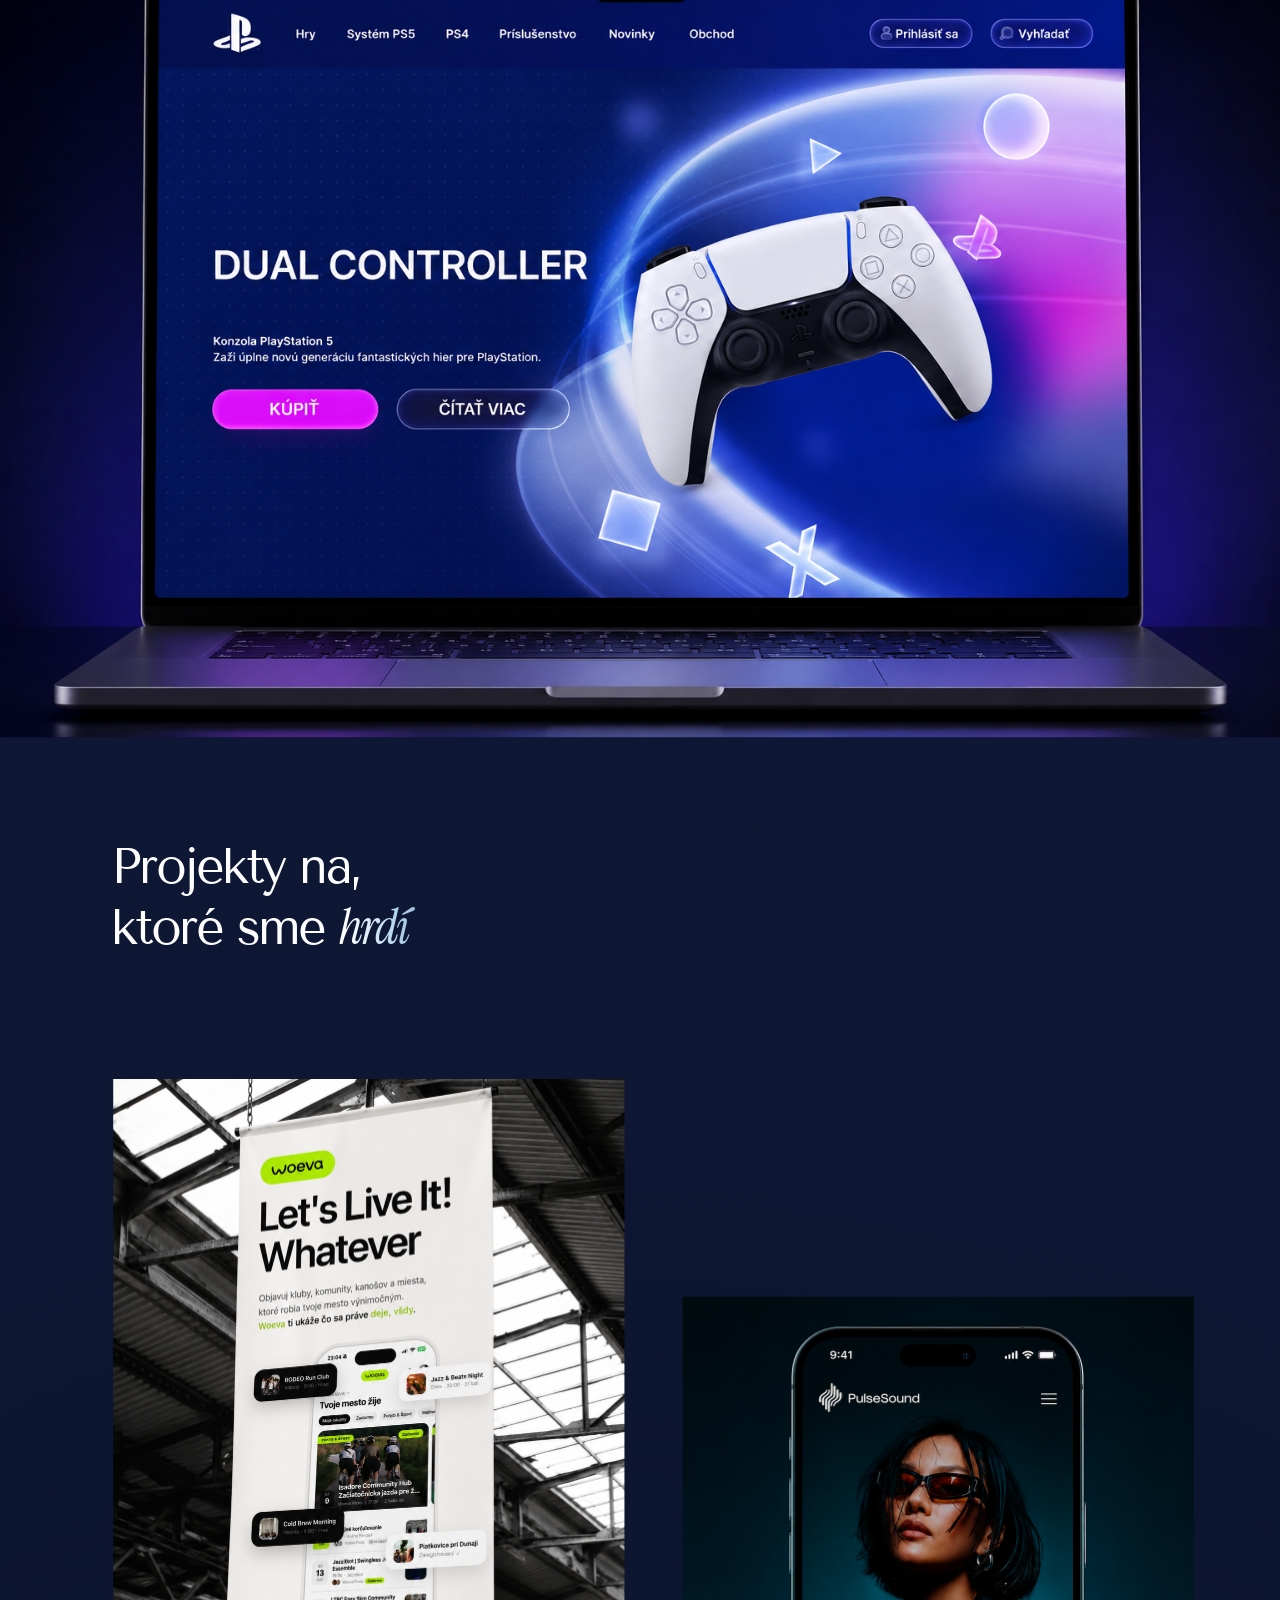
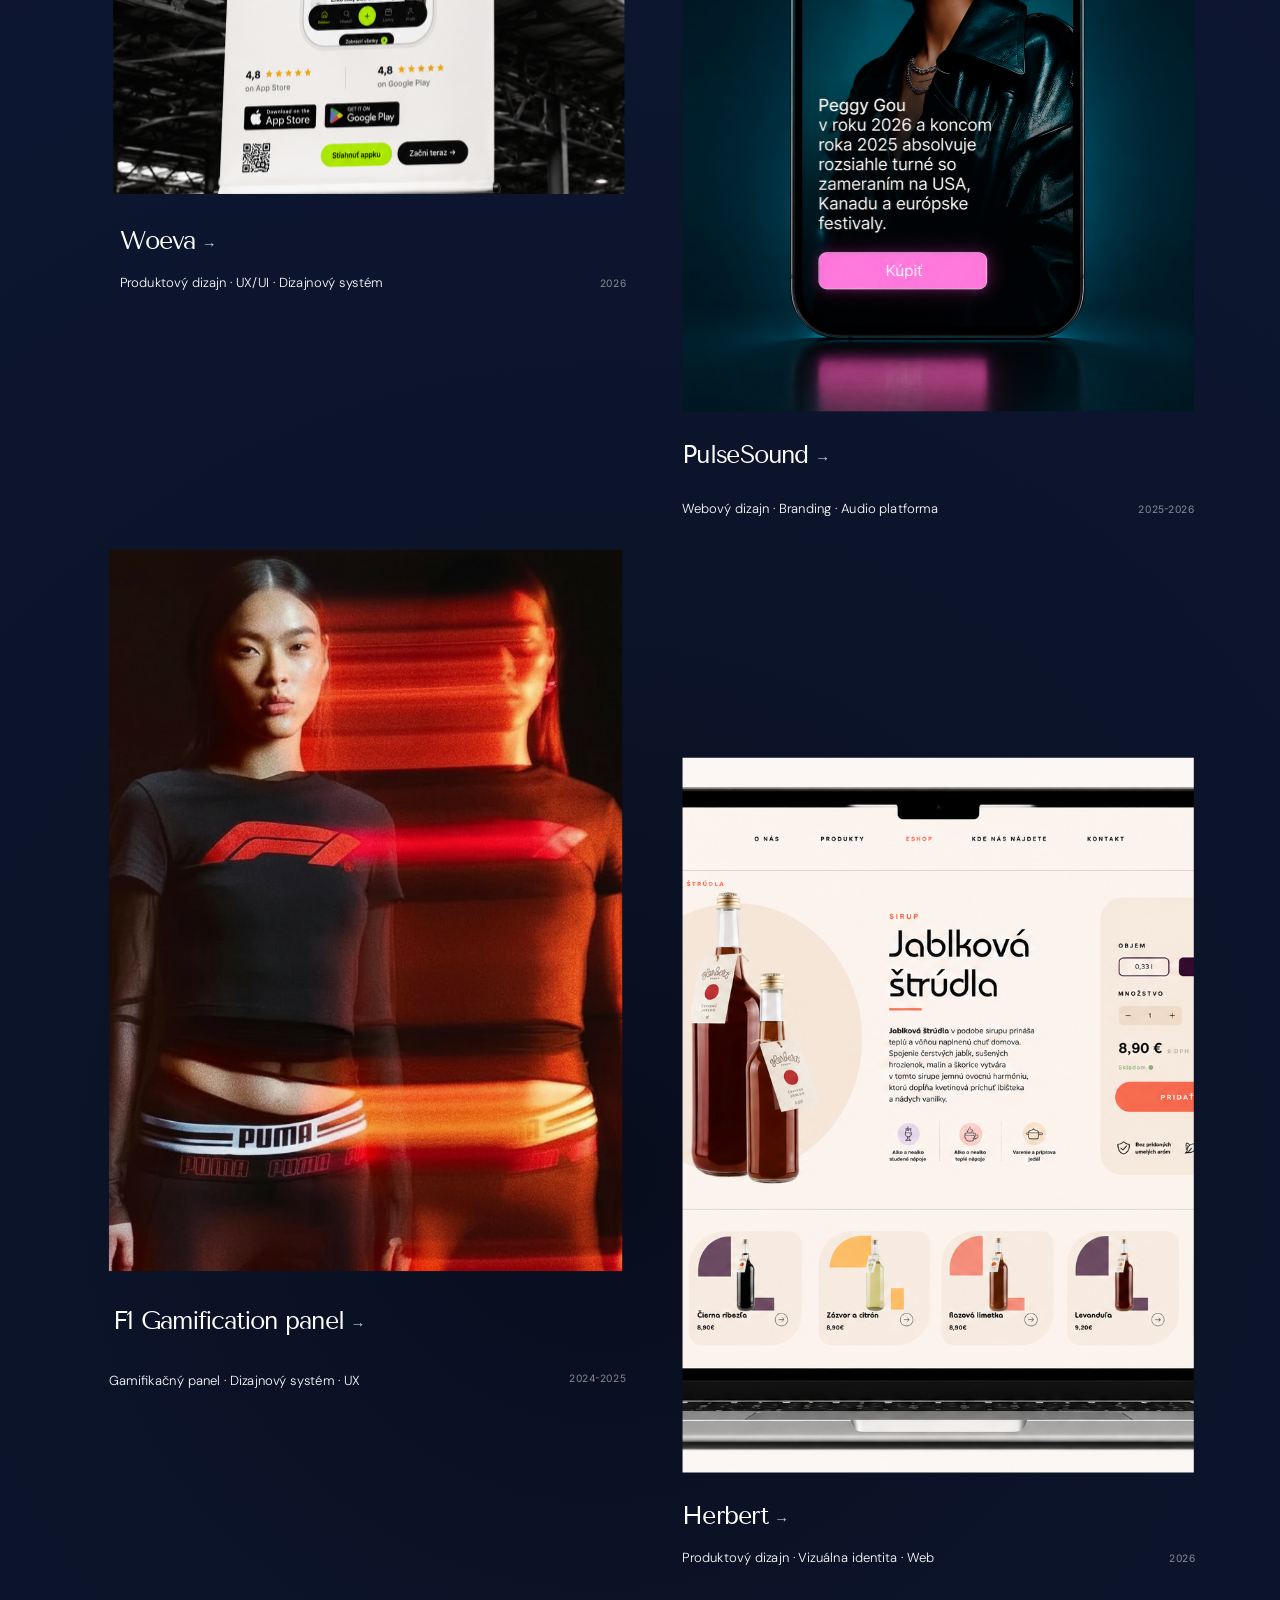
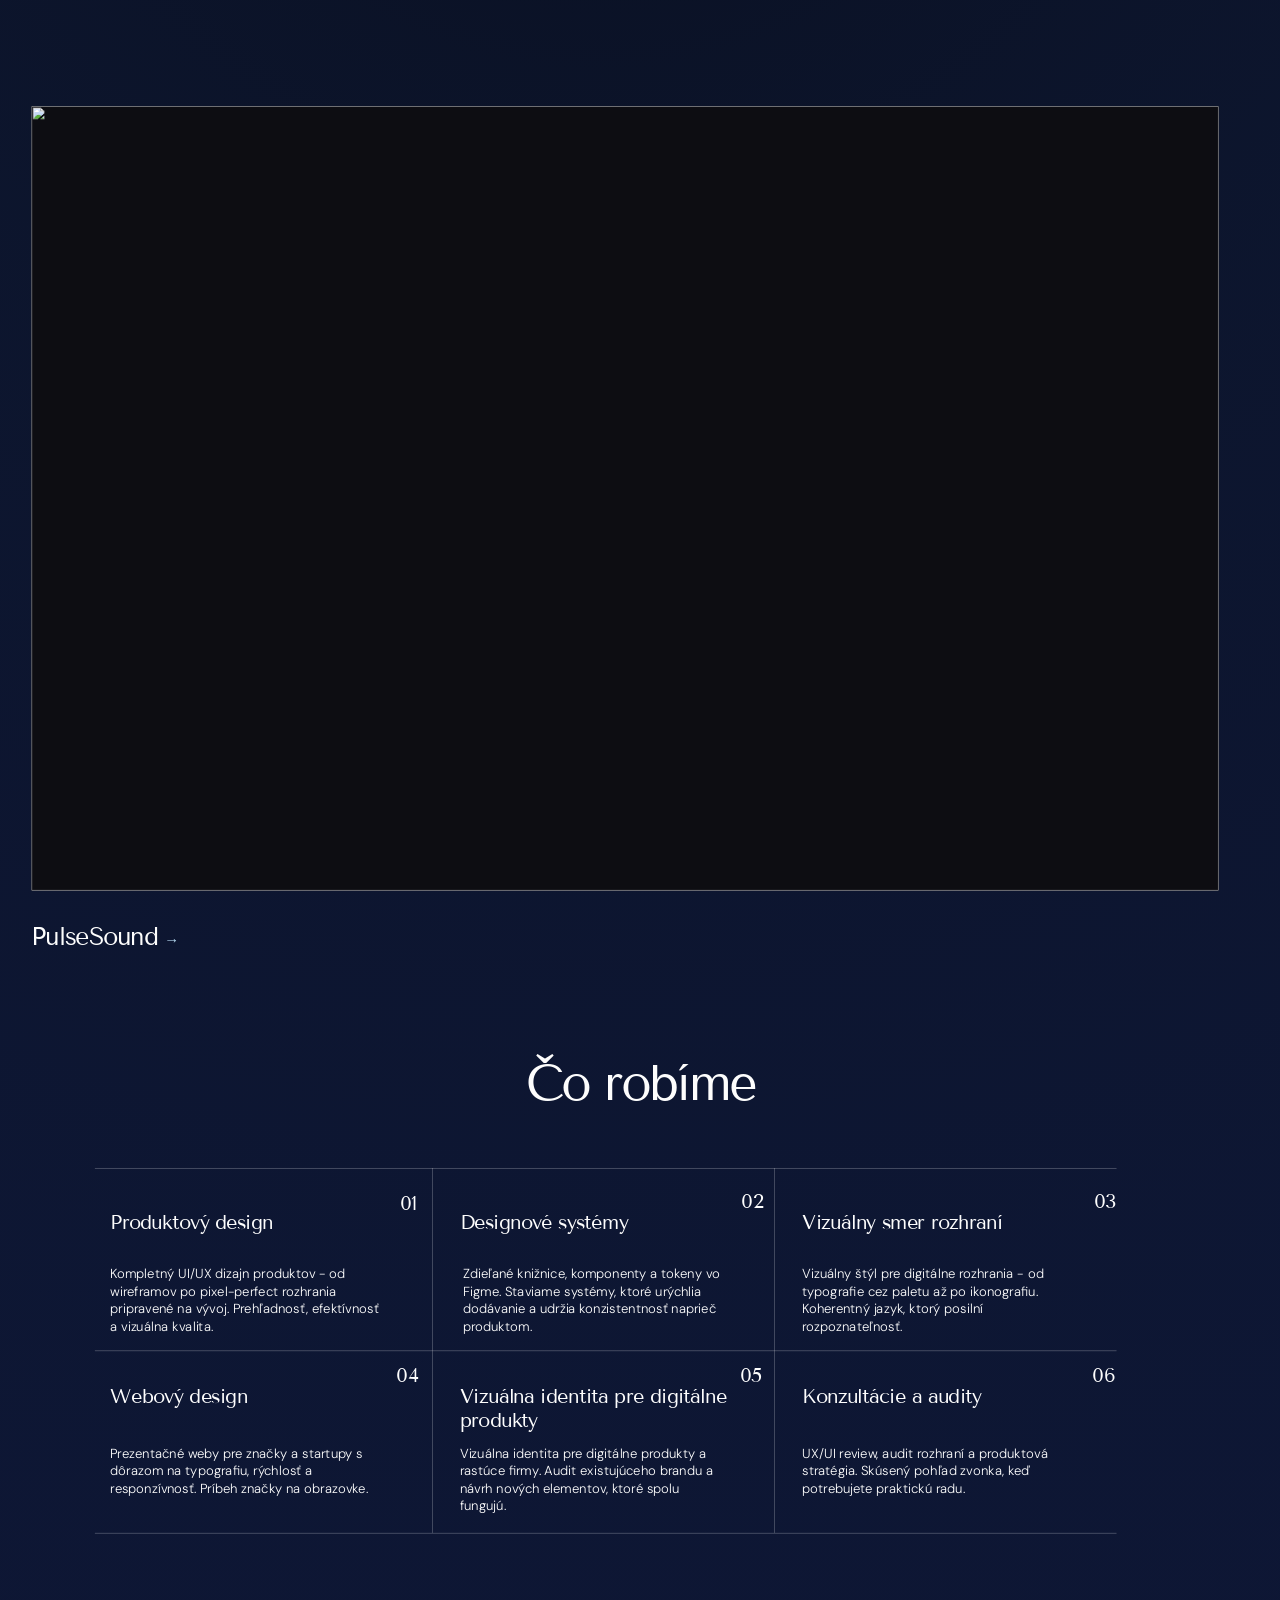
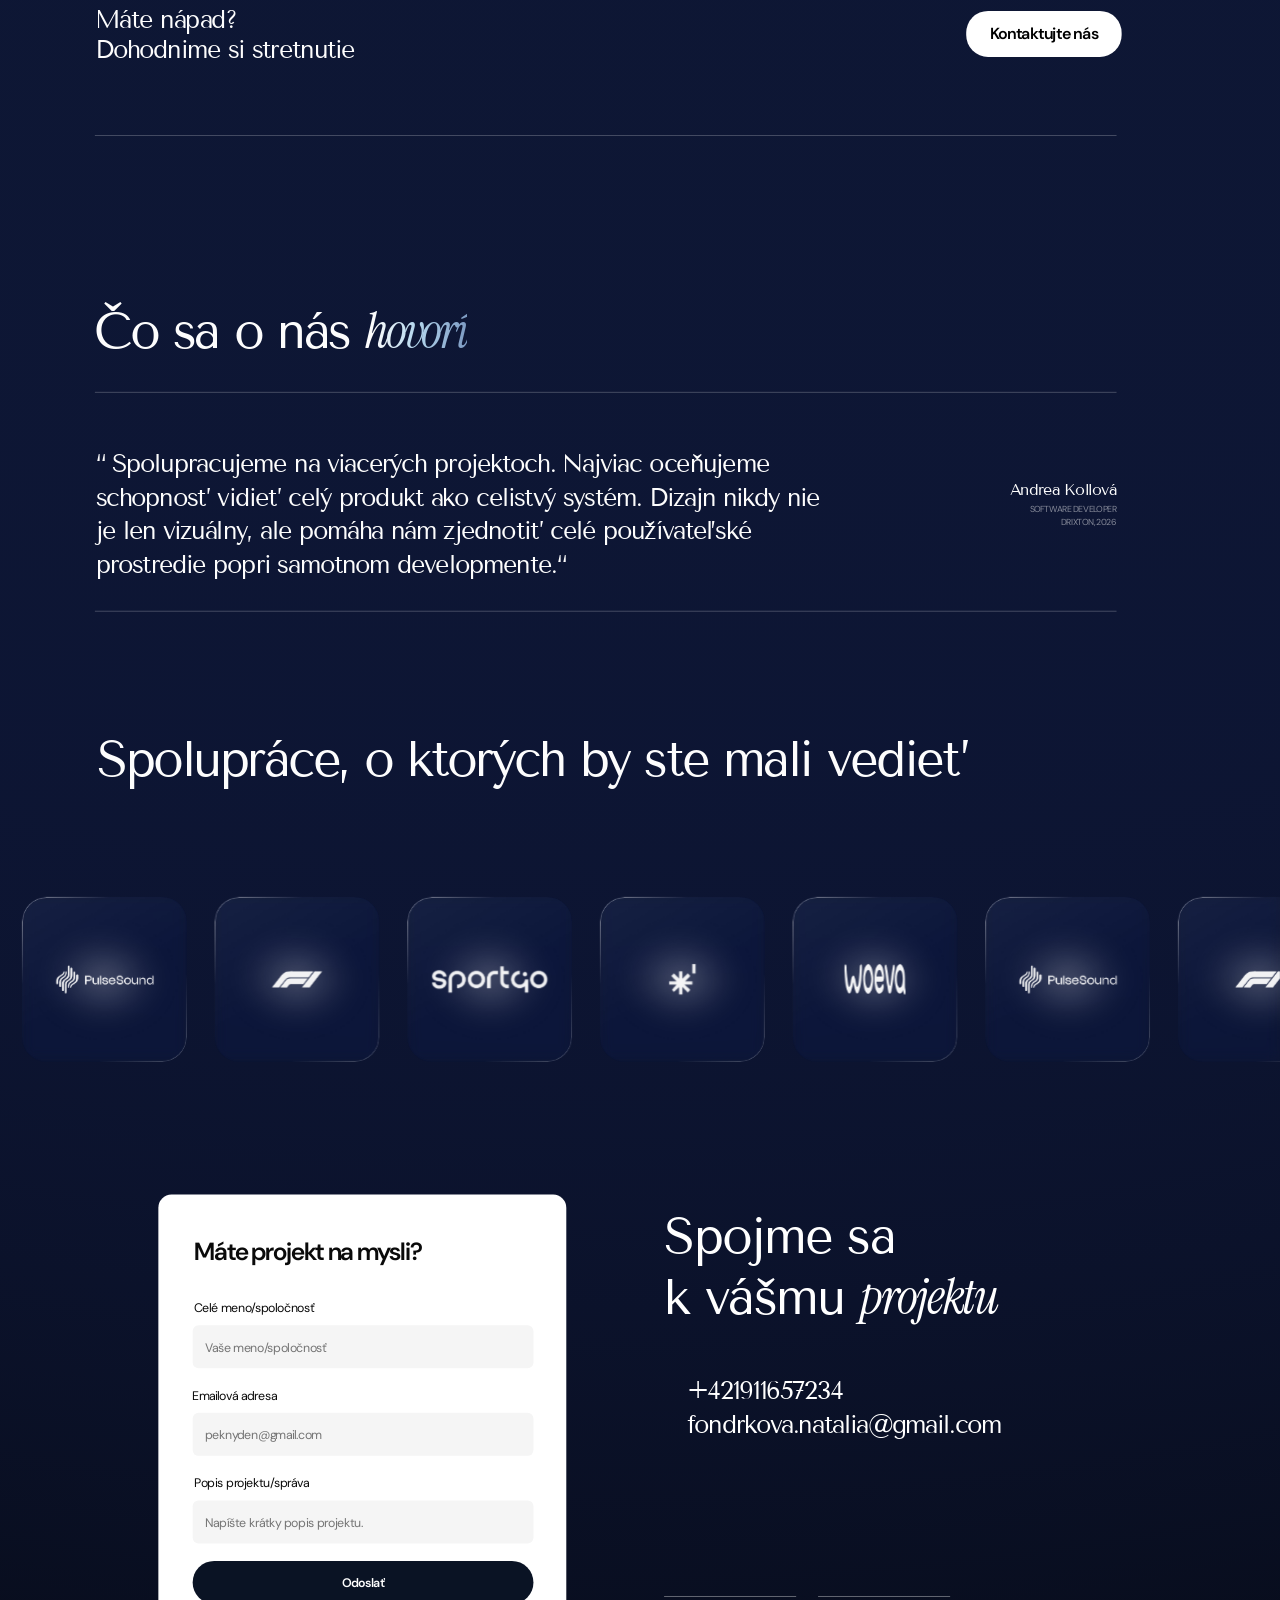
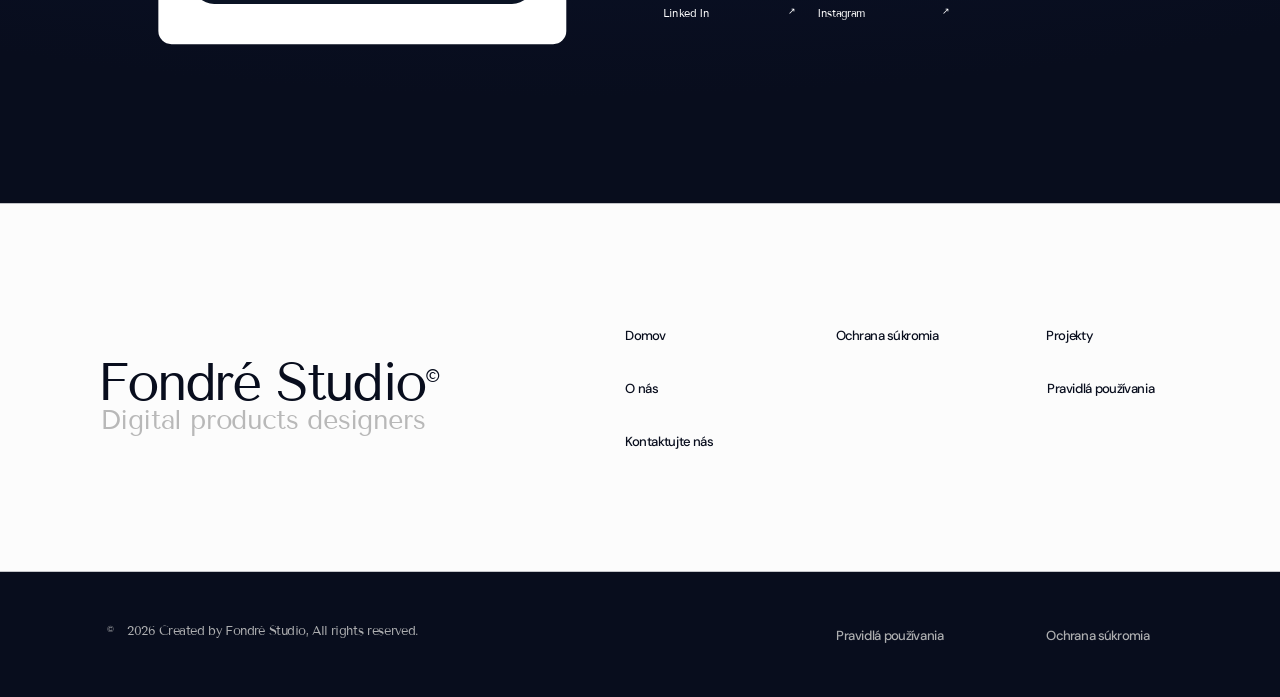
==== commit 6ab6e9d0: "Marquee: add a 3rd logo group so the loop never shows an empty gap One group (1320px desktop / 740px" ====
--- a/index.html
+++ b/index.html
@@ -168,6 +168,12 @@
           <div class="marquee-card"><img src="assets/sportqo_logo.png" class="sportqo" alt="Sportqo"></div>
           <div class="marquee-card"><img src="assets/drixton_logo.svg" class="drixton" alt="Drixton"></div>
           <div class="marquee-card"><img src="assets/frame3751.svg" alt=""></div>
+          <!-- 3rd copy: keeps the viewport filled so the loop never shows a gap -->
+          <div class="marquee-card"><img src="assets/marquee_pulsesound.png" alt=""></div>
+          <div class="marquee-card"><img src="assets/f1_logo.svg" alt=""></div>
+          <div class="marquee-card"><img src="assets/sportqo_logo.png" class="sportqo" alt="Sportqo"></div>
+          <div class="marquee-card"><img src="assets/drixton_logo.svg" class="drixton" alt="Drixton"></div>
+          <div class="marquee-card"><img src="assets/frame3751.svg" alt=""></div>
         </div>
       </div>
 
@@ -251,6 +257,11 @@
     <section class="m-sec" style="padding-top:0">
       <h2 class="m-h2">Spolupráce, o ktorých by ste mali vedieť</h2>
       <div class="m-marquee"><div class="row">
+        <div class="m-mcard"><img src="assets/marquee_pulsesound.png" alt=""></div>
+        <div class="m-mcard"><img src="assets/f1_logo.svg" alt=""></div>
+        <div class="m-mcard"><img src="assets/sportqo_logo.png" class="sportqo" alt="Sportqo"></div>
+        <div class="m-mcard"><img src="assets/drixton_logo.svg" class="drixton" alt="Drixton"></div>
+        <div class="m-mcard"><img src="assets/frame3751.svg" alt=""></div>
         <div class="m-mcard"><img src="assets/marquee_pulsesound.png" alt=""></div>
         <div class="m-mcard"><img src="assets/f1_logo.svg" alt=""></div>
         <div class="m-mcard"><img src="assets/sportqo_logo.png" class="sportqo" alt="Sportqo"></div>
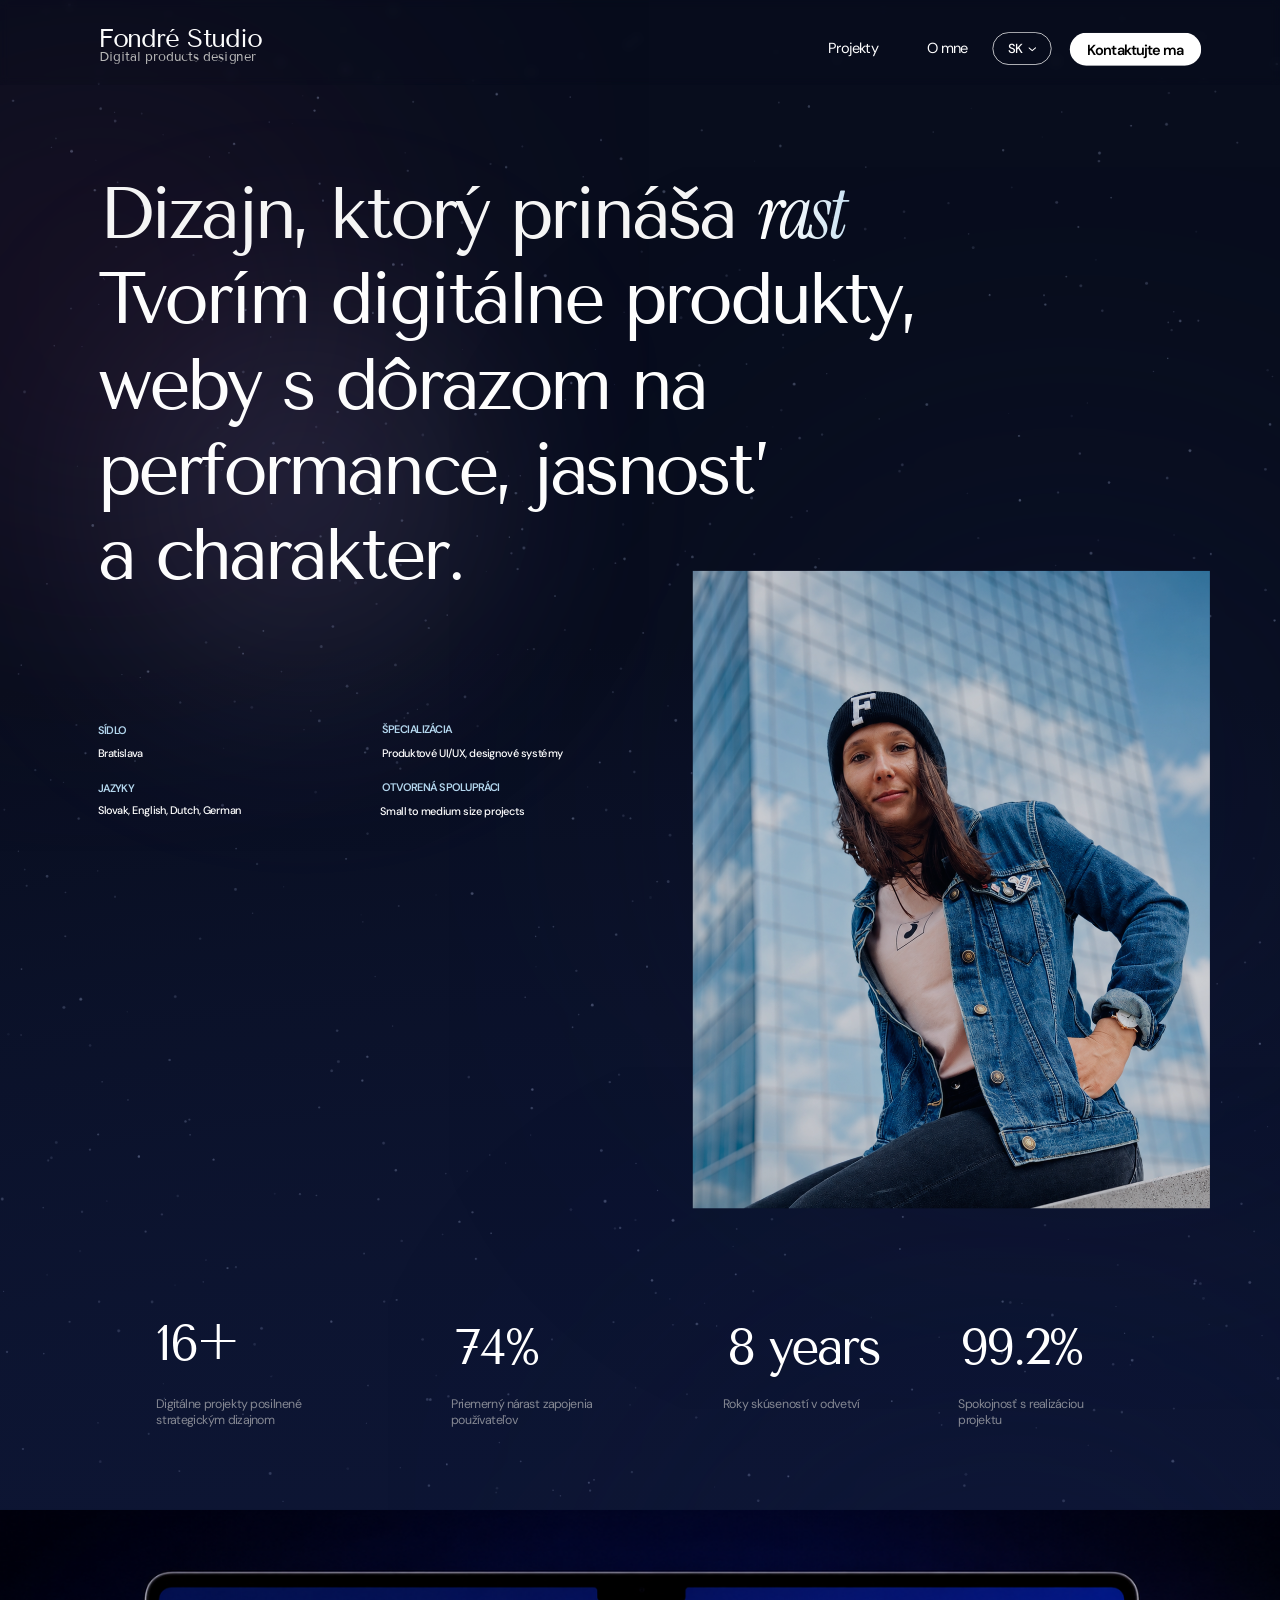
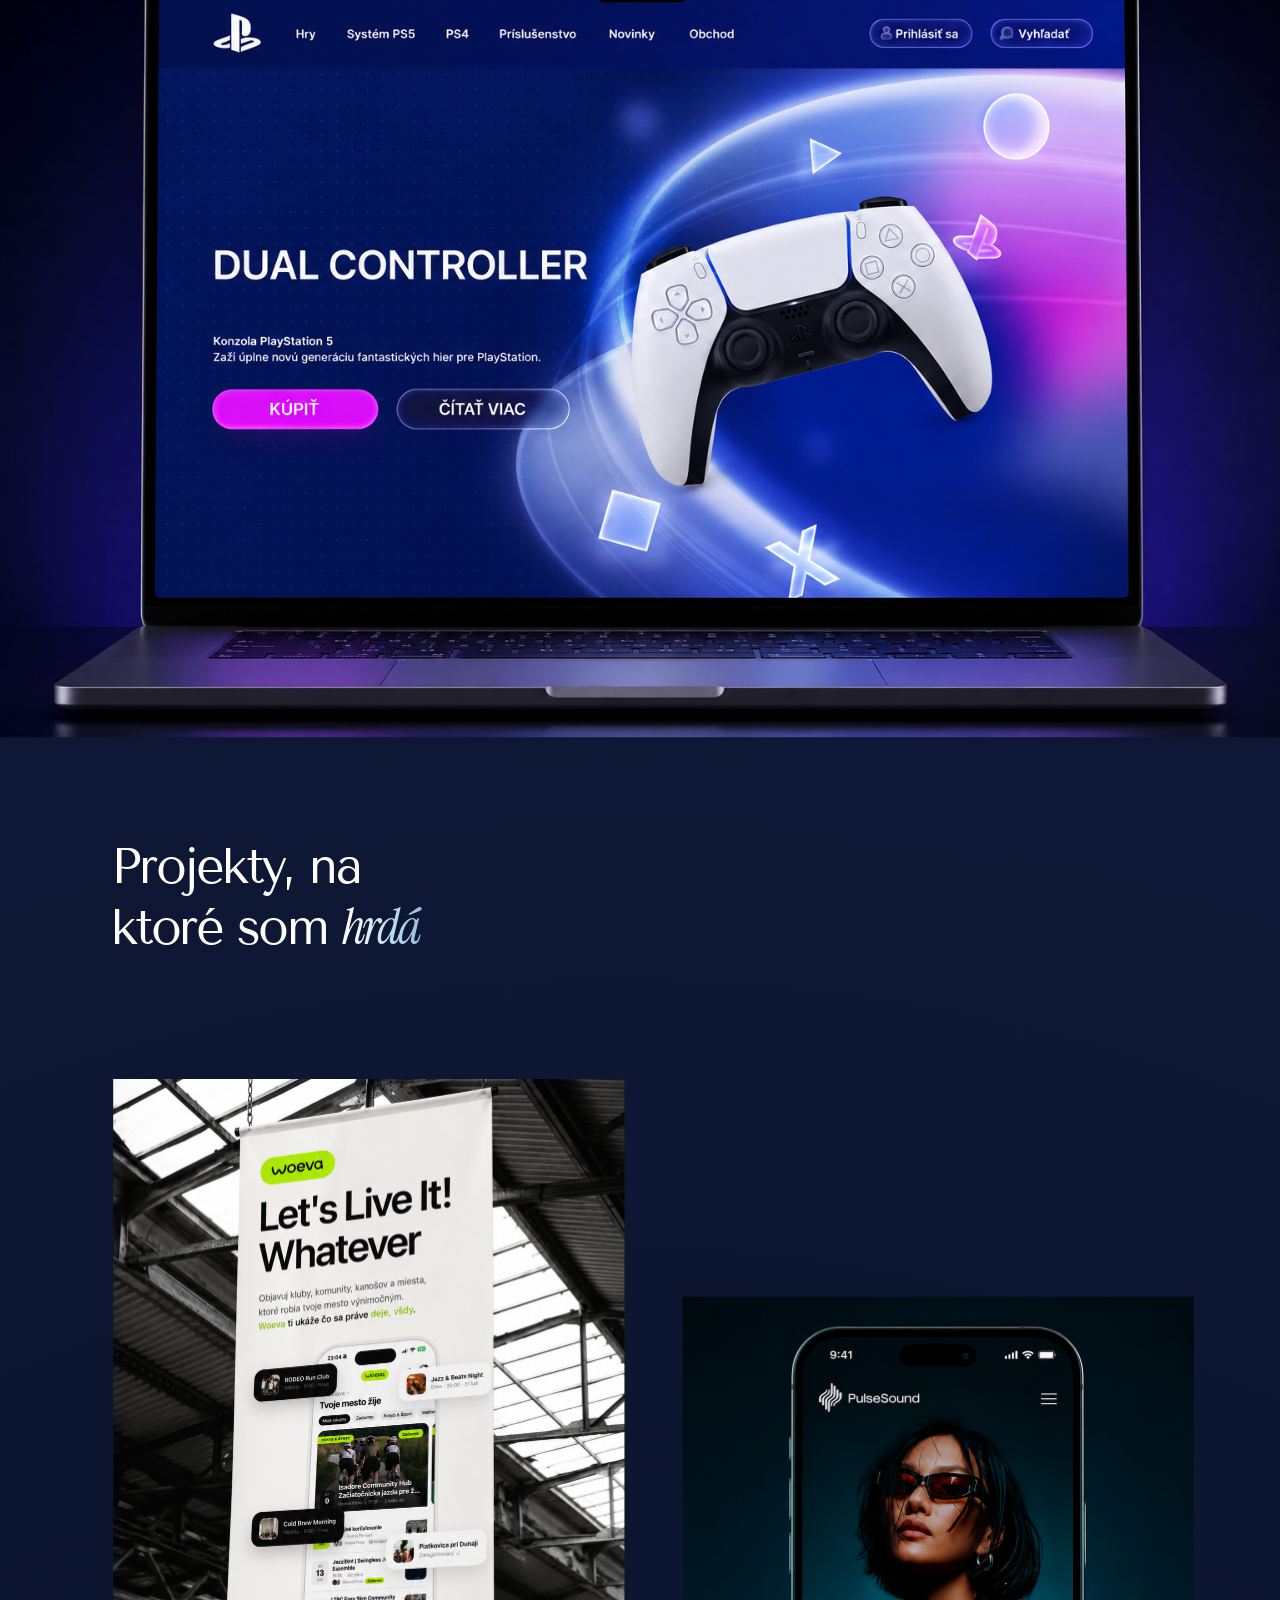
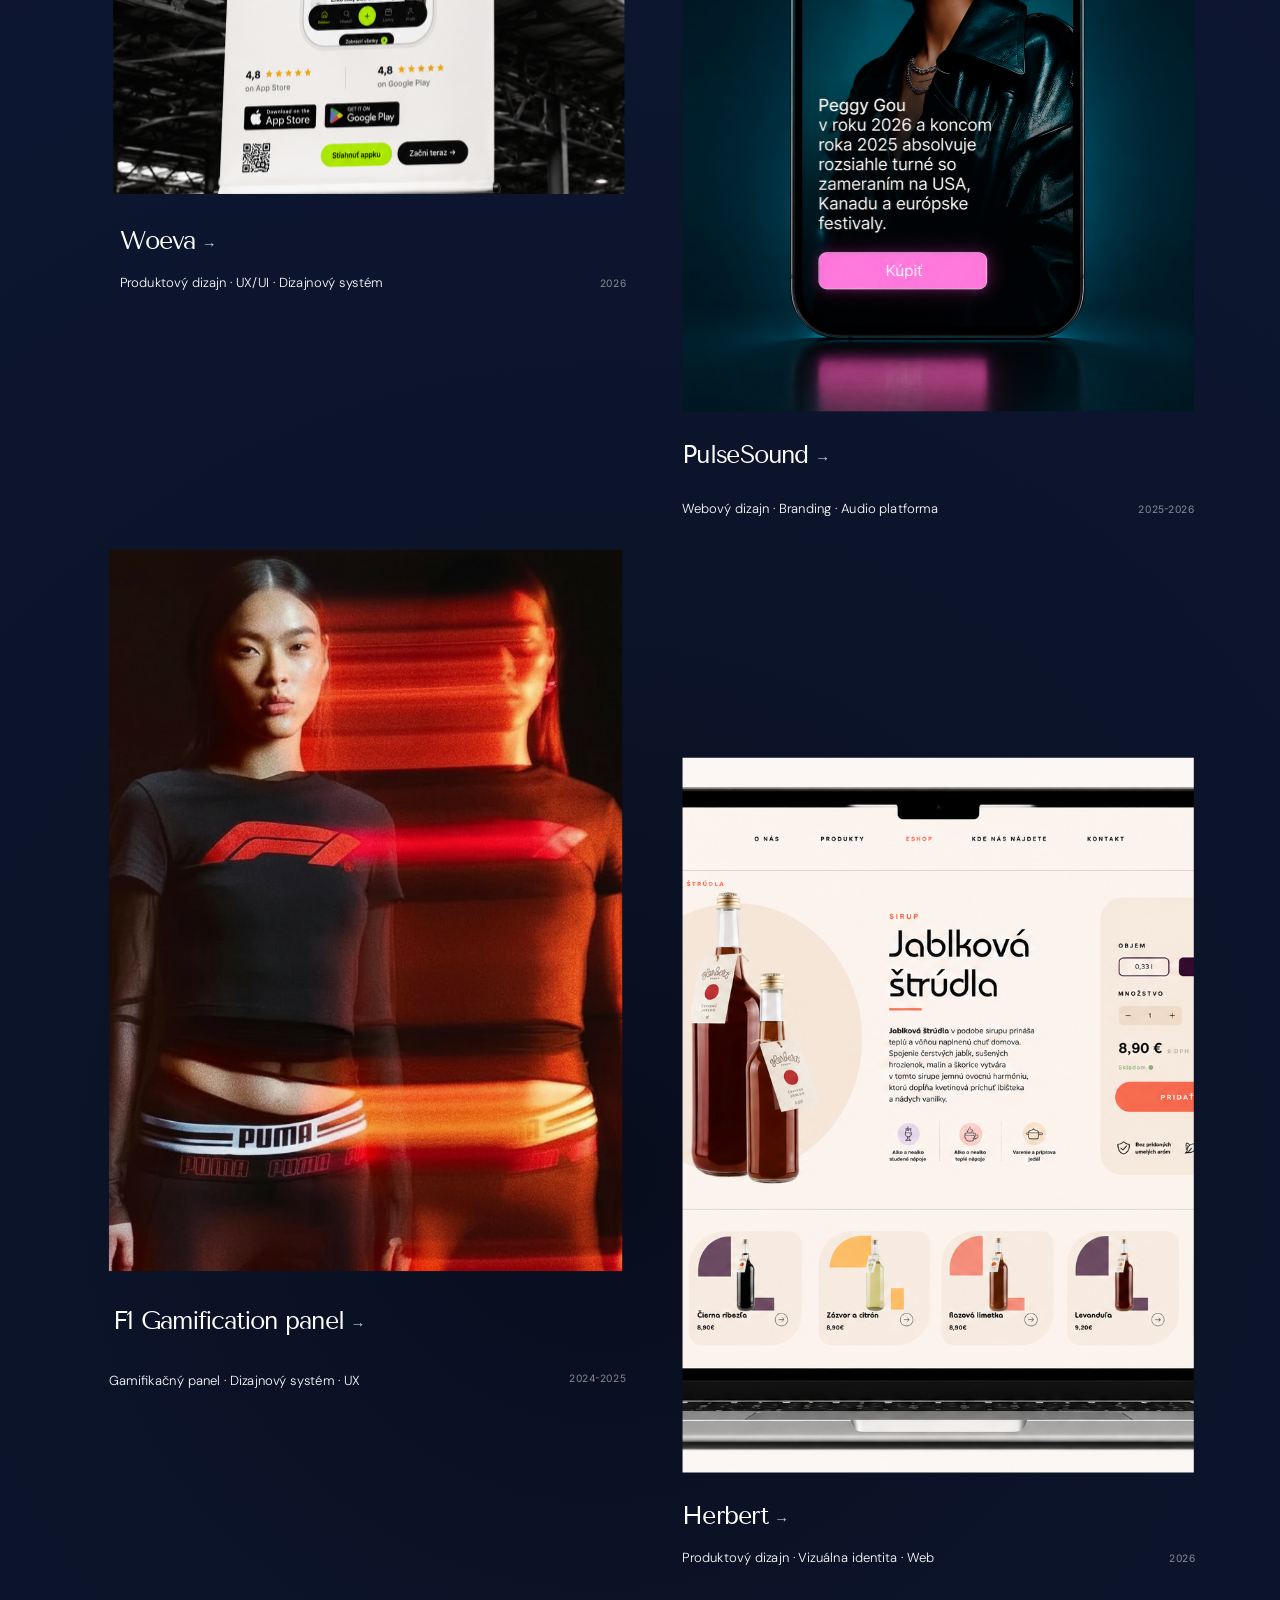
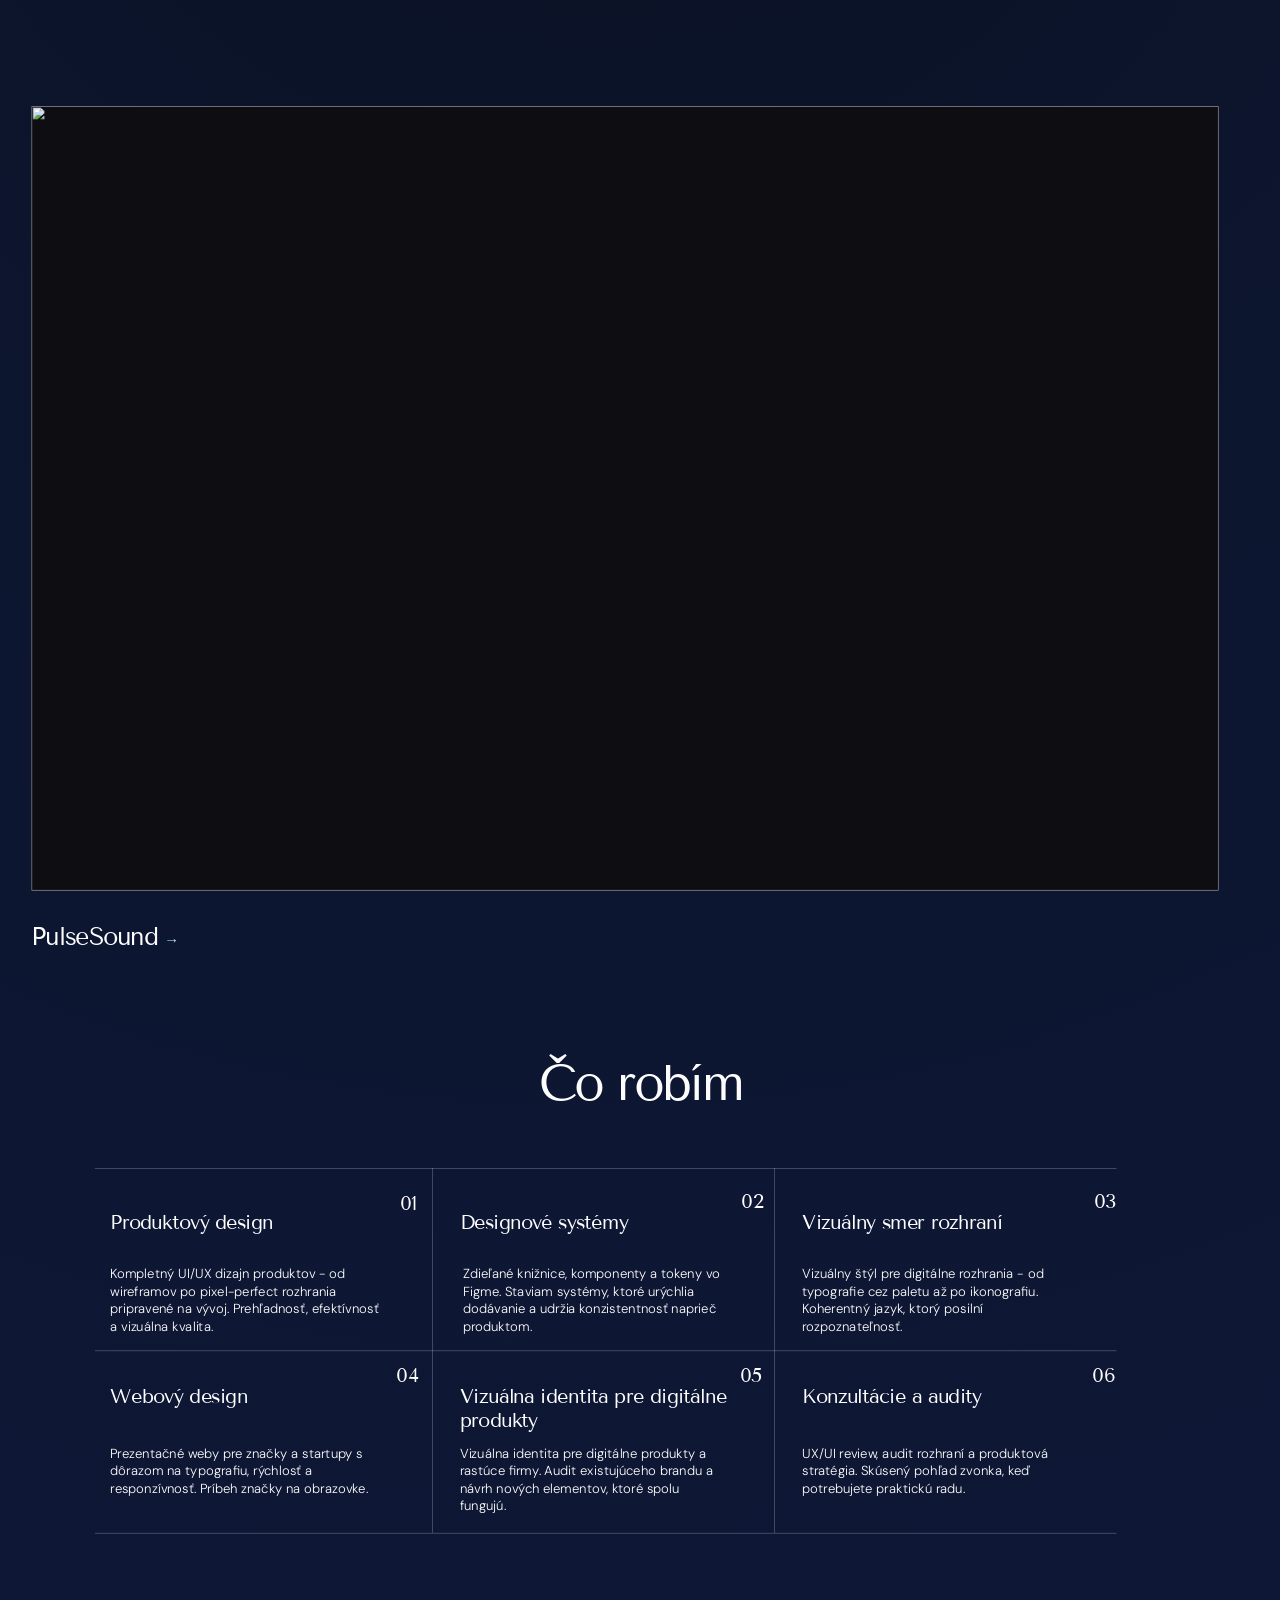
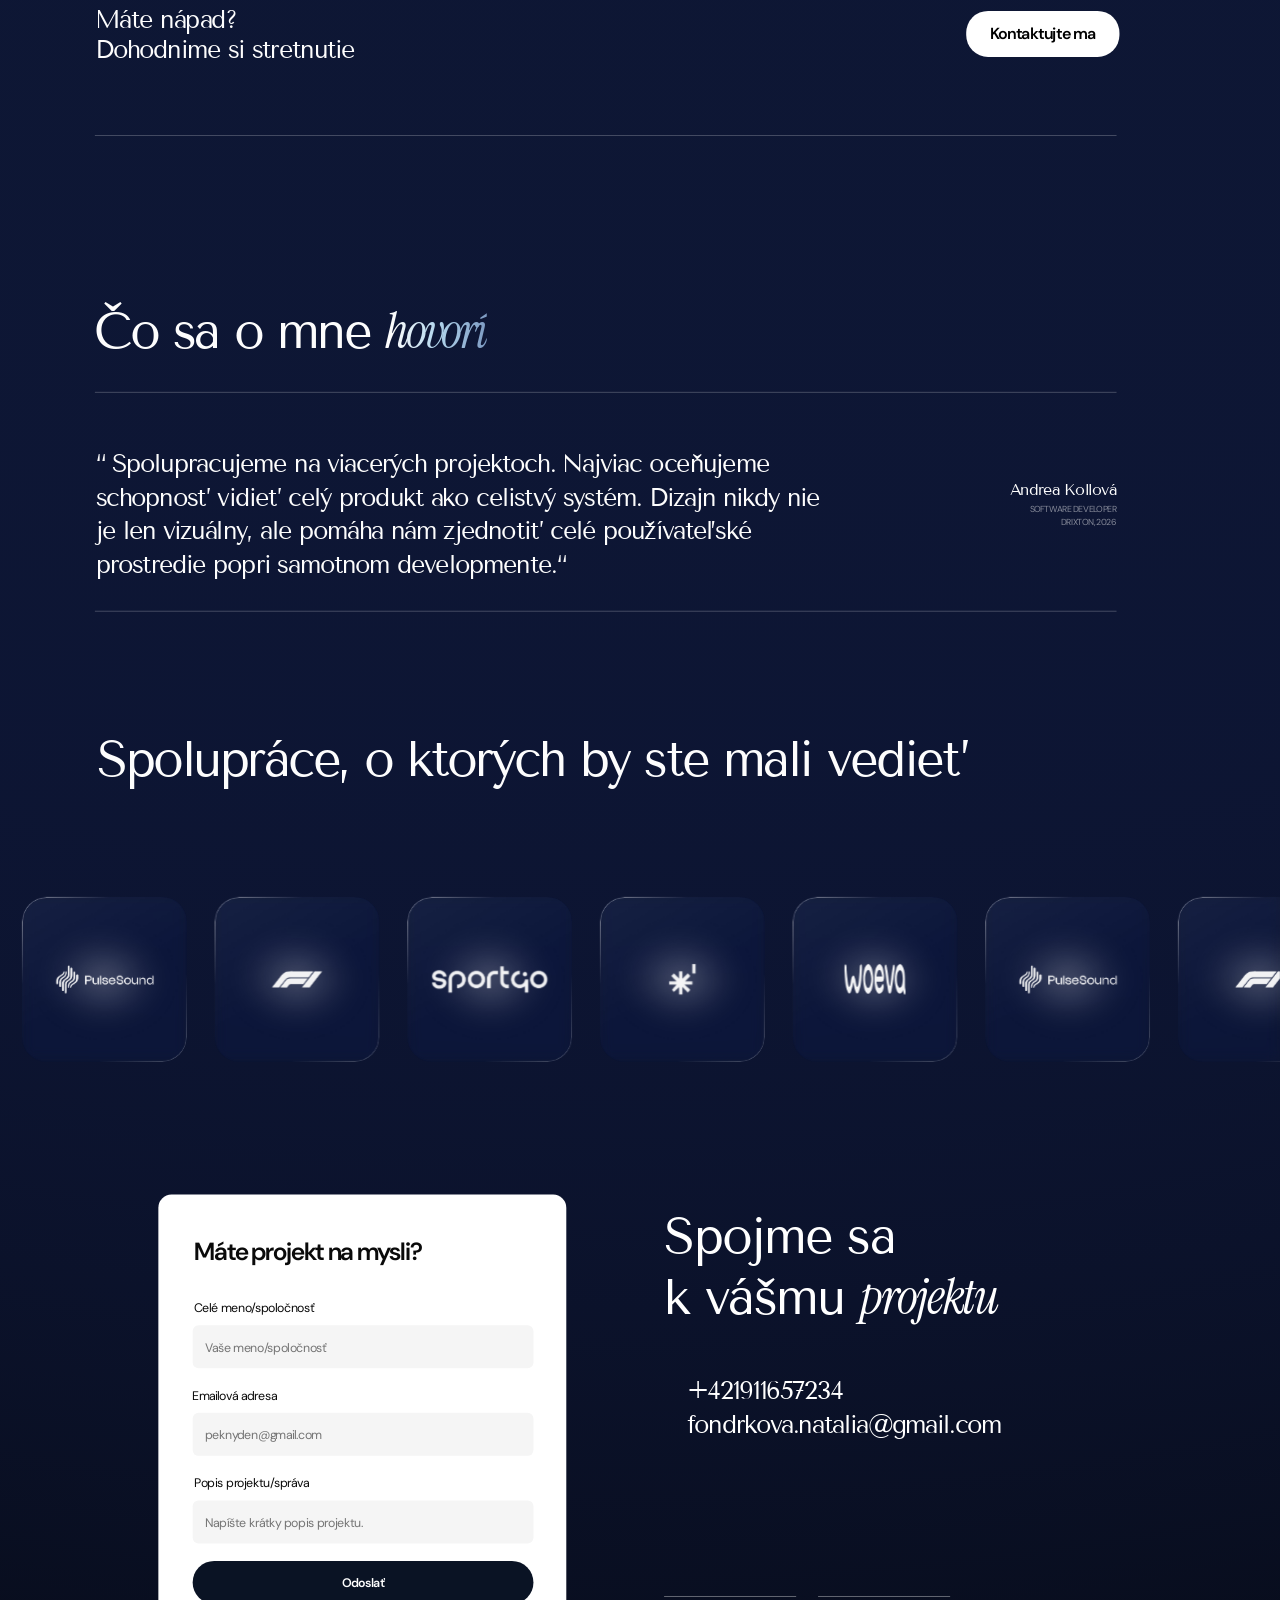
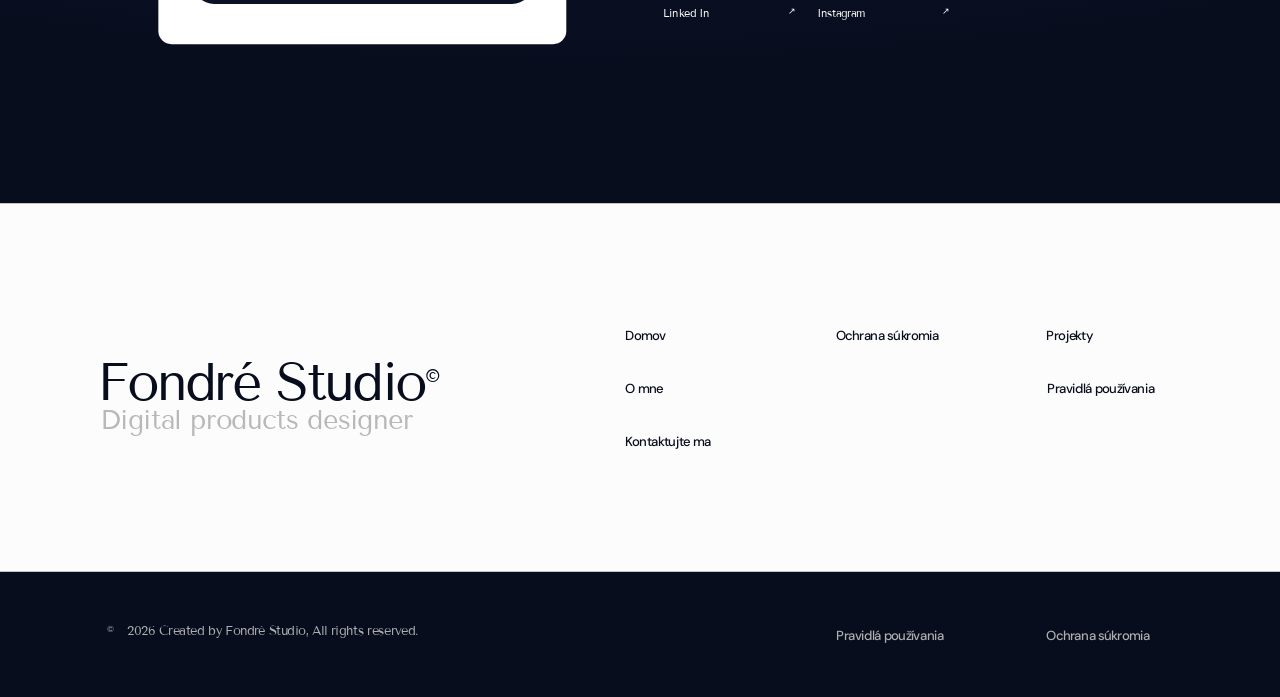
==== commit 756534c8: "Portfólio v prvej osobe: logo, O mne a celý text v jednotnom čísle Web hovoril za štúdio ("tvoríme"," ====
--- a/index.html
+++ b/index.html
@@ -4,7 +4,7 @@
 <meta charset="utf-8" />
 <meta name="viewport" content="width=device-width, initial-scale=1" />
 <meta name="theme-color" content="#080d1d" />
-<title>Fondré Studio - Digital products designers</title>
+<title>Fondré Studio - Digital products designer</title>
 <link rel="icon" type="image/svg+xml" href="assets/favicon.svg" />
 <link rel="preconnect" href="https://fonts.googleapis.com">
 <link rel="preconnect" href="https://fonts.gstatic.com" crossorigin>
@@ -23,7 +23,7 @@
 
       <!-- ===================== HERO ===================== -->
       <div class="abs tenor" style="left:134px;top:227px;width:1400px;font-size:100px;color:#f5f5f5;letter-spacing:-5px;line-height:normal">Dizajn, ktorý prináša <span class="grad" style="font-size:100px;min-width:340px">rast</span></div>
-      <div class="abs tenor hero-sub" style="left:134px;top:351px;width:1276px;font-size:100px;color:#fdfdfd;letter-spacing:-5px;line-height:normal">Tvoríme digitálne produkty,<br>weby s dôrazom na performance, jasnosť<br>a charakter.</div>
+      <div class="abs tenor hero-sub" style="left:134px;top:351px;width:1276px;font-size:100px;color:#fdfdfd;letter-spacing:-5px;line-height:normal">Tvorím digitálne produkty,<br>weby s dôrazom na performance, jasnosť<br>a charakter.</div>
 
       <!-- hero photo -->
       <div class="abs hero-photo" style="left:949px;top:782px;width:709px;height:874px;overflow:hidden">
@@ -33,13 +33,13 @@
 
       <!-- about facts -->
       <div class="abs dm" style="left:134px;top:990.85px;font-size:15px;font-weight:600;color:#b3d6ed;letter-spacing:-0.75px">SÍDLO</div>
-      <div class="abs dm" style="left:134px;top:1021.85px;font-size:15px;font-weight:500;color:#fff;letter-spacing:-0.75px">Bratislava a Viedeň</div>
+      <div class="abs dm" style="left:134px;top:1021.85px;font-size:15px;font-weight:500;color:#fff;letter-spacing:-0.75px">Bratislava</div>
       <div class="abs dm" style="left:134px;top:1069.85px;font-size:15px;font-weight:600;color:#b3d6ed;letter-spacing:-0.75px">JAZYKY</div>
       <div class="abs dm" style="left:134px;top:1100.85px;font-size:15px;font-weight:500;color:#fff;letter-spacing:-0.75px">Slovak, English, Dutch, German</div>
       <div class="abs dm" style="left:523px;top:989.85px;font-size:15px;font-weight:600;color:#b3d6ed;letter-spacing:-0.75px">ŠPECIALIZÁCIA</div>
       <div class="abs dm" style="left:523px;top:1021.85px;font-size:15px;font-weight:500;color:#fff;letter-spacing:-0.75px">Produktové UI/UX, designové systémy</div>
-      <div class="abs dm" style="left:523px;top:1068.85px;font-size:15px;font-weight:600;color:#b3d6ed;letter-spacing:-0.75px">OTVORENÍ SPOLUPRÁCI</div>
-      <div class="abs dm" style="left:521px;top:1101.85px;font-size:15px;font-weight:500;color:#fff;letter-spacing:-0.75px">Medium size freelance projects</div>
+      <div class="abs dm" style="left:523px;top:1068.85px;font-size:15px;font-weight:600;color:#b3d6ed;letter-spacing:-0.75px">OTVORENÁ SPOLUPRÁCI</div>
+      <div class="abs dm" style="left:521px;top:1101.85px;font-size:15px;font-weight:500;color:#fff;letter-spacing:-0.75px">Small to medium size projects</div>
 
       <!-- stats -->
       <div class="reveal abs tenor" style="left:214px;top:1801px;font-size:68px;color:#fff;letter-spacing:-3.4px">16+</div>
@@ -57,7 +57,7 @@
       </div>
 
       <!-- ===================== PROJECTS ===================== -->
-      <div class="reveal abs tenor" style="left:152px;top:3339px;width:620px;font-size:68px;color:#fdfdfd;letter-spacing:-3.4px;line-height:normal;white-space:nowrap">Projekty na,<br>ktoré sme <span class="grad" style="font-size:68px;min-width:150px">hrdí</span></div>
+      <div class="reveal abs tenor" style="left:152px;top:3339px;width:620px;font-size:68px;color:#fdfdfd;letter-spacing:-3.4px;line-height:normal;white-space:nowrap">Projekty, na<br>ktoré som <span class="grad" style="font-size:68px;min-width:150px">hrdá</span></div>
 
       <!-- Woeva -->
       <a href="projekty.html" class="reveal proj-card abs" data-proj="woeva" style="left:155px;top:3671px;width:701px;height:980px">
@@ -103,7 +103,7 @@
       <div class="abs tenor" data-proj="otters" style="left:43px;top:7841px;font-size:34px;color:#fdfdfd;letter-spacing:-1.7px">Otters tech conference ‘25</div>
 
       <!-- ===================== SERVICES ===================== -->
-      <div class="reveal abs tenor" style="left:129px;top:8022px;width:1497px;font-size:68px;color:#fdfdfd;letter-spacing:-3.4px;text-align:center">Čo robíme</div>
+      <div class="reveal abs tenor" style="left:129px;top:8022px;width:1497px;font-size:68px;color:#fdfdfd;letter-spacing:-3.4px;text-align:center">Čo robím</div>
 
       <!-- dividers -->
       <div class="abs" style="left:130px;top:8178px;width:1400px;height:1px;background:rgba(253,253,253,.3)"></div>
@@ -120,7 +120,7 @@
 
       <div class="reveal abs tenor" style="left:630px;top:8236px;font-size:28px;color:#fdfdfd;letter-spacing:-1.4px">Designové systémy</div>
       <div class="abs tenor" style="left:1016px;top:8207px;font-size:28px;color:#fdfdfd;letter-spacing:-1.4px">02</div>
-      <div class="reveal abs dm" style="left:634px;top:8311px;width:368px;font-size:18px;font-weight:300;color:#fdfdfd;line-height:normal">Zdieľané knižnice, komponenty a tokeny vo Figme. Staviame systémy, ktoré urýchlia dodávanie a udržia konzistentnosť naprieč produktom.</div>
+      <div class="reveal abs dm" style="left:634px;top:8311px;width:368px;font-size:18px;font-weight:300;color:#fdfdfd;line-height:normal">Zdieľané knižnice, komponenty a tokeny vo Figme. Staviam systémy, ktoré urýchlia dodávanie a udržia konzistentnosť naprieč produktom.</div>
 
       <div class="reveal abs tenor" style="left:1099px;top:8236px;width:340px;font-size:28px;color:#fdfdfd;letter-spacing:-1.4px;line-height:normal">Vizuálny smer rozhraní</div>
       <div class="abs tenor" style="left:1499px;top:8207px;font-size:28px;color:#fdfdfd;letter-spacing:-1.4px">03</div>
@@ -141,12 +141,12 @@
 
       <!-- ===================== CTA ===================== -->
       <div class="abs tenor" style="left:130px;top:8777px;width:725px;font-size:34px;color:#fdfdfd;letter-spacing:-1.7px;line-height:normal">Máte nápad?<br>Dohodnime si stretnutie</div>
-      <a href="#kontakt" class="abs dm cta-pill cta-pill-lg" style="left:1324px;top:8785px;height:63px">Kontaktujte nás</a>
+      <a href="#kontakt" class="abs dm cta-pill cta-pill-lg" style="left:1324px;top:8785px;height:63px">Kontaktujte ma</a>
 
       <!-- ===================== TESTIMONIALS ===================== -->
       <div class="abs" style="left:130px;top:9307px;width:1400px;height:1px;background:rgba(253,253,253,.3)"></div>
       <div class="abs" style="left:130px;top:9607px;width:1400px;height:1px;background:rgba(253,253,253,.3)"></div>
-      <div class="reveal abs tenor" style="left:129px;top:9180px;width:1100px;font-size:68px;color:#fdfdfd;letter-spacing:-3.4px;line-height:normal">Čo sa o nás <span class="grad" style="font-size:68px">hovorí</span></div>
+      <div class="reveal abs tenor" style="left:129px;top:9180px;width:1100px;font-size:68px;color:#fdfdfd;letter-spacing:-3.4px;line-height:normal">Čo sa o mne <span class="grad" style="font-size:68px">hovorí</span></div>
       <div class="reveal abs tenor" style="left:131px;top:9383px;width:1020px;font-size:34px;color:#fdfdfd;letter-spacing:-1.7px;line-height:1.35">“ Spolupracujeme na viacerých projektoch. Najviac oceňujeme schopnosť vidieť celý produkt ako celistvý systém. Dizajn nikdy nie je len vizuálny, ale pomáha nám zjednotiť celé používateľské prostredie popri samotnom developmente.“</div>
       <div class="abs tenor" style="left:1210px;top:9427px;width:320px;text-align:right;font-size:22px;color:#fdfdfd;letter-spacing:-1.1px">Andrea Kollová</div>
       <div class="abs dm" style="left:1210px;top:9460px;width:320px;text-align:right;font-size:12px;color:rgba(253,253,253,.5);letter-spacing:-0.6px">SOFTWARE DEVELOPER</div>
@@ -192,7 +192,7 @@
   <div class="m-wrap">
     <section class="m-hero m-sec">
       <h1 class="m-h1">Dizajn, ktorý prináša <span class="m-grad">rast</span></h1>
-      <p class="m-lead">Tvoríme digitálne produkty, weby s dôrazom na performance, jasnosť a charakter.</p>
+      <p class="m-lead">Tvorím digitálne produkty, weby s dôrazom na performance, jasnosť a charakter.</p>
       <img class="m-hero-photo" src="assets/hero_foto.png" alt="" style="object-position:60% 50%">
       <div class="m-stats">
         <div class="m-stat"><div class="num">16+</div><div class="lbl">Digitálne projekty posilnené strategickým dizajnom</div></div>
@@ -201,10 +201,10 @@
         <div class="m-stat"><div class="num">99.2%</div><div class="lbl">Spokojnosť s realizáciou projektu</div></div>
       </div>
       <div class="m-facts">
-        <div><div class="k">SÍDLO</div><div class="v">Bratislava a Viedeň</div></div>
+        <div><div class="k">SÍDLO</div><div class="v">Bratislava</div></div>
         <div><div class="k">ŠPECIALIZÁCIA</div><div class="v">Produktové UI/UX, designové systémy</div></div>
         <div><div class="k">JAZYKY</div><div class="v">Slovak, English, Dutch, German</div></div>
-        <div><div class="k">OTVORENÍ SPOLUPRÁCI</div><div class="v">Medium size freelance projects</div></div>
+        <div><div class="k">OTVORENÁ SPOLUPRÁCI</div><div class="v">Small to medium size projects</div></div>
       </div>
     </section>
 
@@ -213,7 +213,7 @@
     </section>
 
     <section class="m-sec" style="padding-top:0">
-      <h2 class="m-h2">Projekty na, ktoré sme <span class="m-grad">hrdí</span></h2>
+      <h2 class="m-h2">Projekty, na ktoré som <span class="m-grad">hrdá</span></h2>
       <a class="m-proj" href="projekty.html" data-proj="woeva"><div class="media"><img src="assets/proj_rect19.png" alt=""></div>
         <div class="row"><span class="ttl">Woeva</span><span class="yr">2026</span></div><div class="sub">Produktový dizajn · UX/UI · Dizajnový systém</div></a>
       <a class="m-proj tall" href="projekty.html" data-proj="pulsesound"><div class="media"><img src="assets/proj_rect8.png" alt=""></div>
@@ -231,10 +231,10 @@
     </section>
 
     <section class="m-sec" style="padding-top:0">
-      <h2 class="m-h2" style="text-align:center">Čo robíme</h2>
+      <h2 class="m-h2" style="text-align:center">Čo robím</h2>
       <div style="margin-top:20px">
         <div class="m-serv"><div class="no">01</div><h4>Produktový design</h4><p>Kompletný UI/UX dizajn produktov - od wireframov po pixel-perfect rozhrania pripravené na vývoj. Prehľadnosť, efektívnosť a vizuálna kvalita.</p></div>
-        <div class="m-serv"><div class="no">02</div><h4>Designové systémy</h4><p>Zdieľané knižnice, komponenty a tokeny vo Figme. Staviame systémy, ktoré urýchlia dodávanie a udržia konzistentnosť naprieč produktom.</p></div>
+        <div class="m-serv"><div class="no">02</div><h4>Designové systémy</h4><p>Zdieľané knižnice, komponenty a tokeny vo Figme. Staviam systémy, ktoré urýchlia dodávanie a udržia konzistentnosť naprieč produktom.</p></div>
         <div class="m-serv"><div class="no">03</div><h4>Vizuálny smer rozhraní</h4><p>Vizuálny štýl pre digitálne rozhrania - od typografie cez paletu až po ikonografiu. Koherentný jazyk, ktorý posilní rozpoznateľnosť.</p></div>
         <div class="m-serv"><div class="no">04</div><h4>Webový design</h4><p>Prezentačné weby pre značky a startupy s dôrazom na typografiu, rýchlosť a responzívnosť. Príbeh značky na obrazovke.</p></div>
         <div class="m-serv"><div class="no">05</div><h4>Vizuálna identita</h4><p>Vizuálna identita pre digitálne produkty a rastúce firmy. Audit existujúceho brandu a návrh nových elementov, ktoré spolu fungujú.</p></div>
@@ -244,11 +244,11 @@
 
     <section class="m-sec" style="padding-top:0">
       <h2 class="m-h2">Máte nápad? Dohodnime si stretnutie</h2>
-      <a class="m-cta" href="#mkontakt">Kontaktujte nás</a>
-    </section>
-
-    <section class="m-sec" style="padding-top:0">
-      <h2 class="m-h2">Čo sa o nás <span class="m-grad">hovorí</span></h2>
+      <a class="m-cta" href="#mkontakt">Kontaktujte ma</a>
+    </section>
+
+    <section class="m-sec" style="padding-top:0">
+      <h2 class="m-h2">Čo sa o mne <span class="m-grad">hovorí</span></h2>
       <div class="m-quote">“ Spolupracujeme na viacerých projektoch. Najviac oceňujeme schopnosť vidieť celý produkt ako celistvý systém. Dizajn nikdy nie je len vizuálny, ale pomáha nám zjednotiť celé používateľské prostredie popri samotnom developmente.“</div>
       <div class="m-author">Andrea Kollová</div>
       <div class="m-role">SOFTWARE DEVELOPER · DRIXTON, 2026</div>
